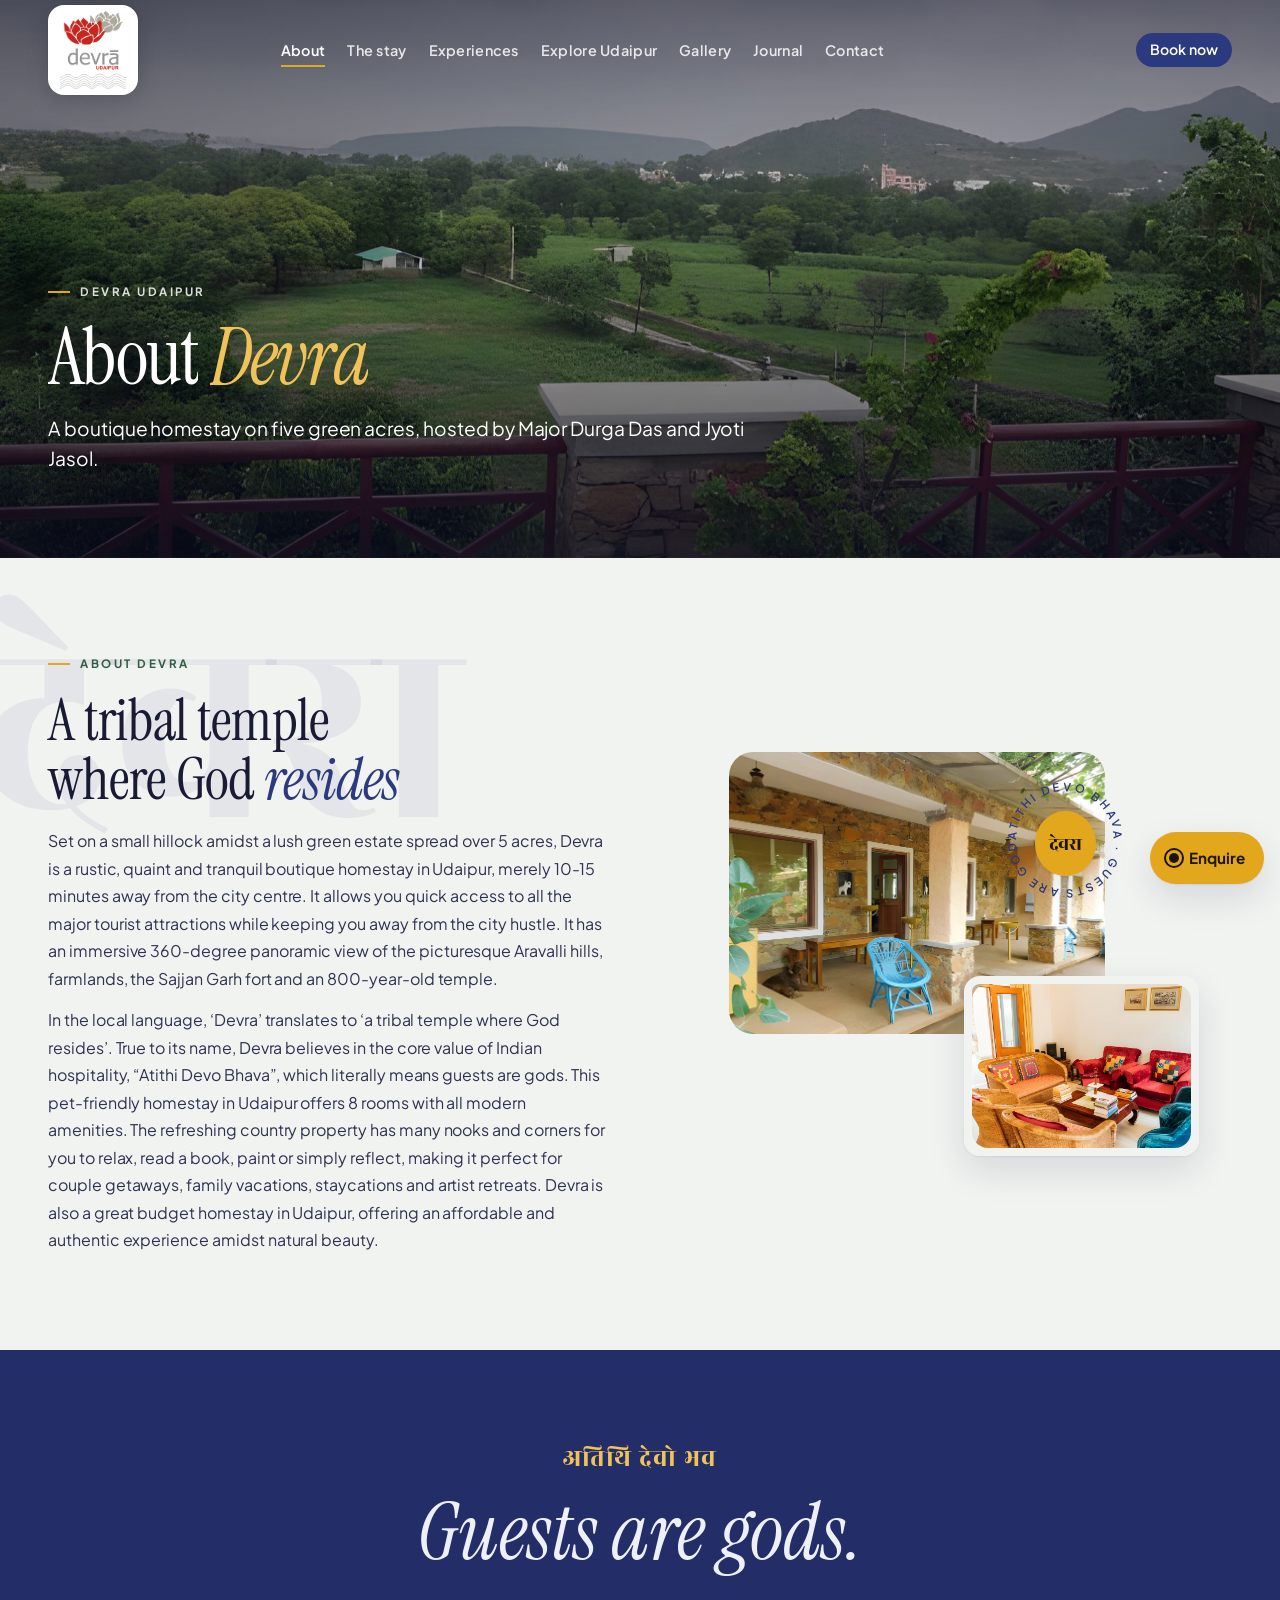
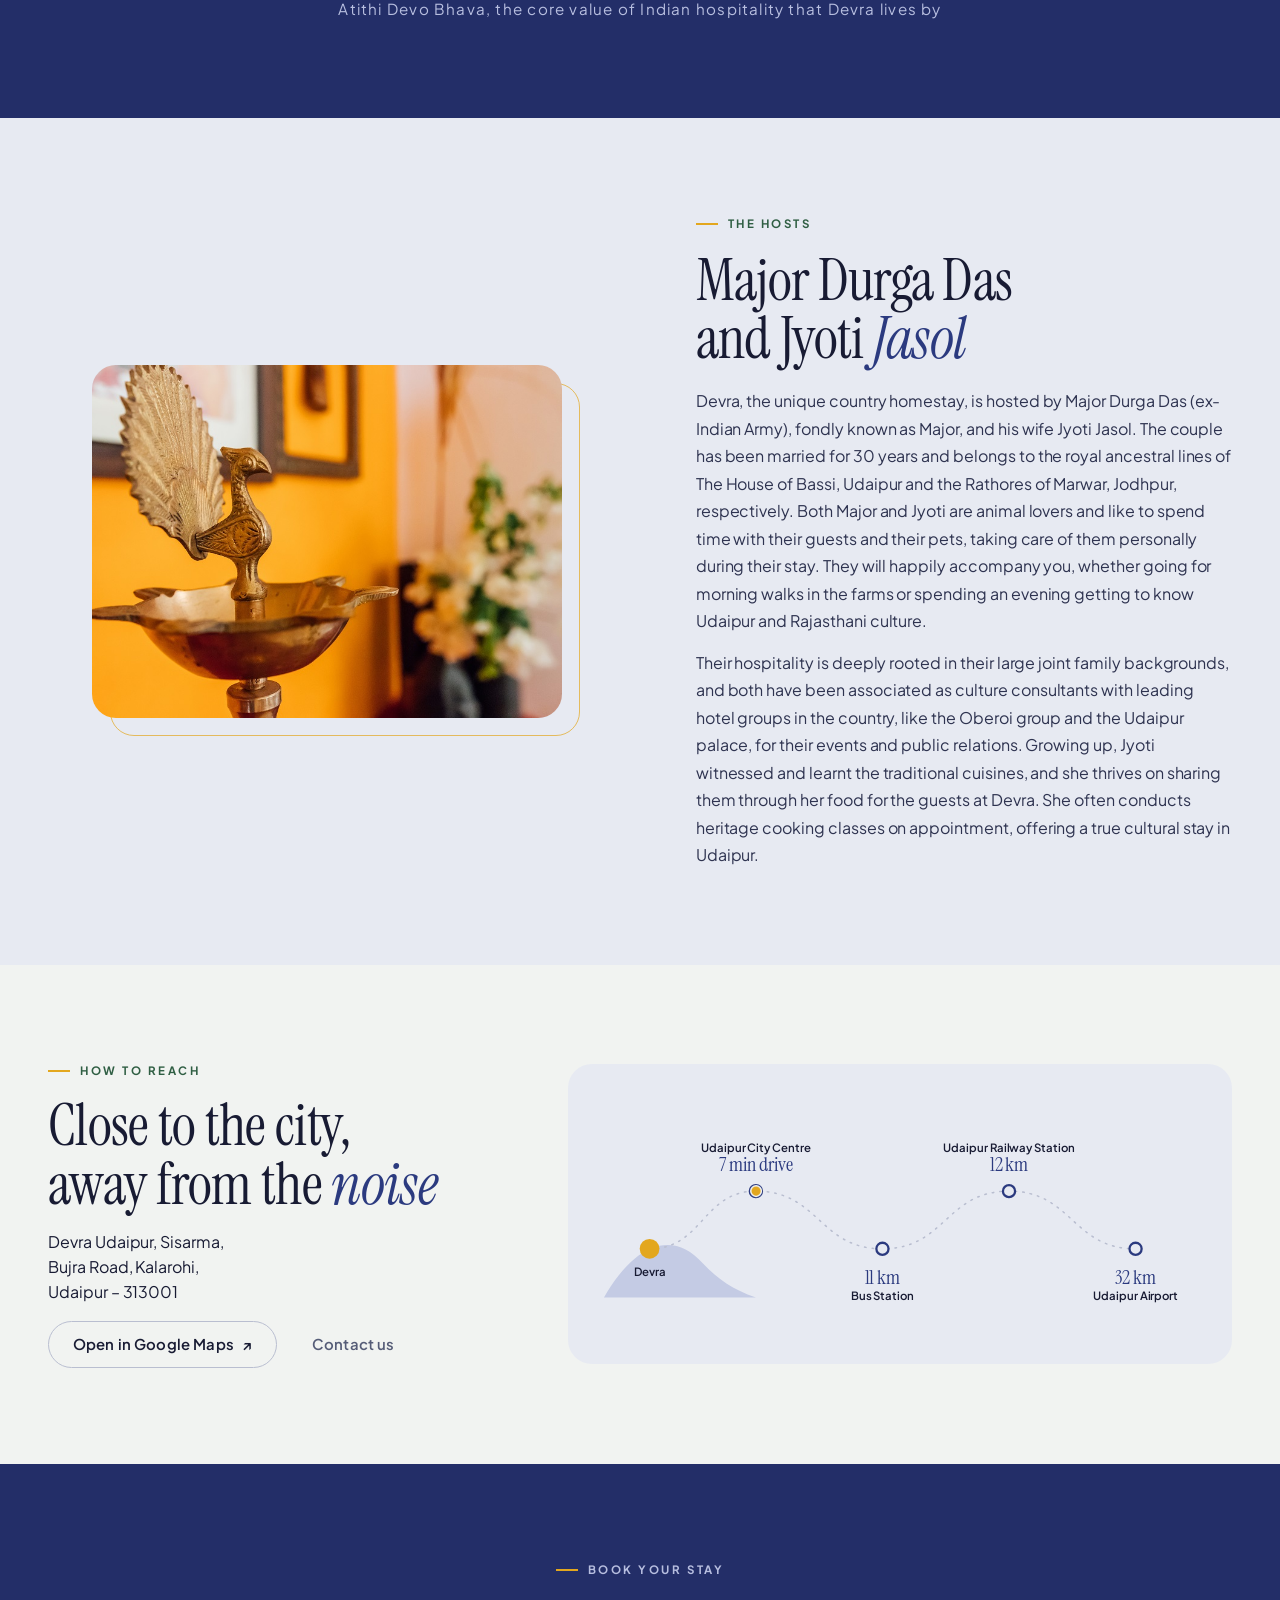
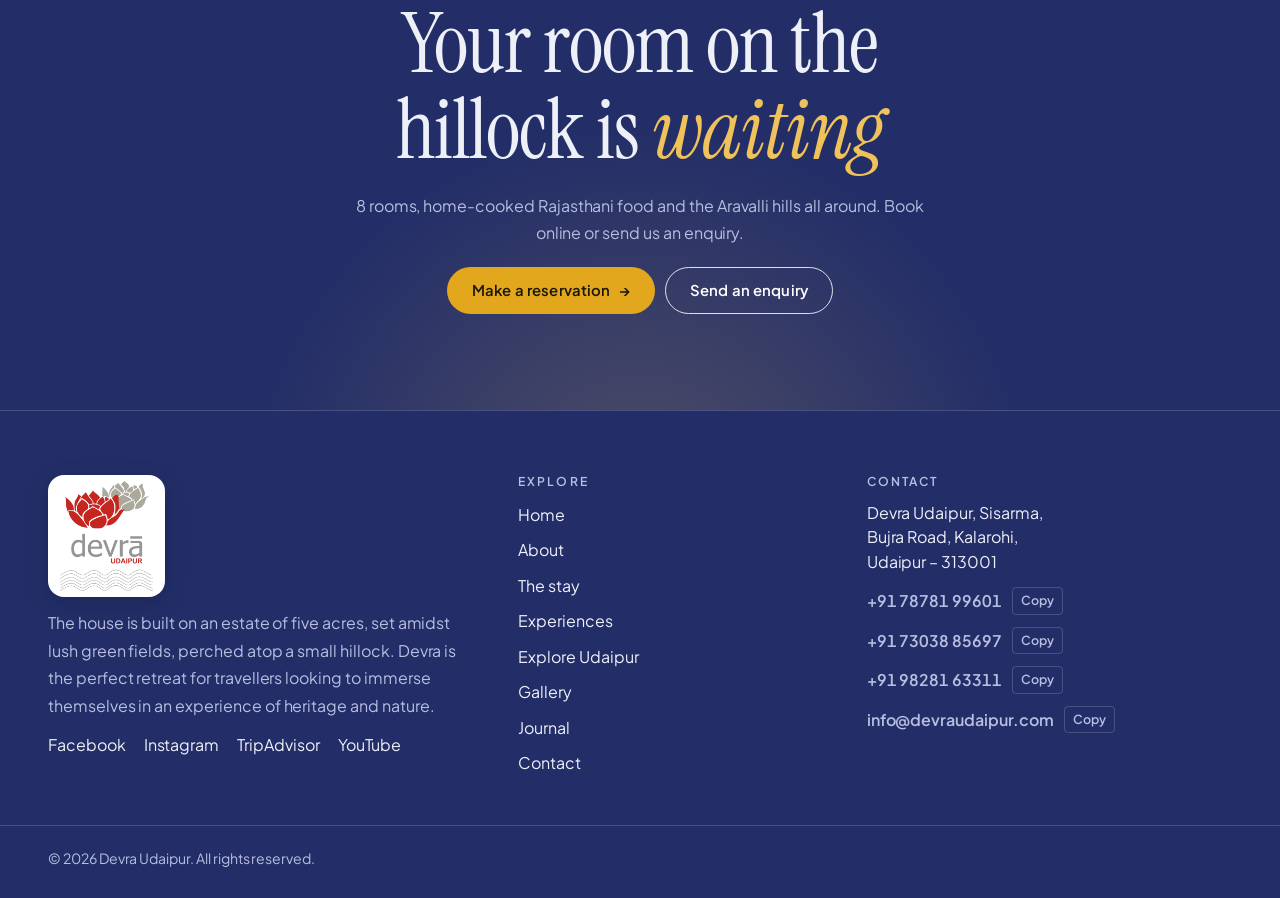
==== about.html @ f89c6b89 "Devra Udaipur website: multi-page redesign 9 pages, content in content.json, AI-sharpened photos, mo" ====
<!doctype html>
<html lang="en">
<head>
<meta charset="utf-8">
<meta name="viewport" content="width=device-width,initial-scale=1,viewport-fit=cover">
<title>About Devra · Devra Udaipur</title>
<meta name="description" content="A boutique homestay on five green acres near Udaipur, hosted by Major Durga Das and Jyoti Jasol.">
<link rel="icon" type="image/png" href="images/m-logo.png">
<link rel="preconnect" href="https://fonts.googleapis.com">
<link rel="preconnect" href="https://fonts.gstatic.com" crossorigin>
<link rel="stylesheet" href="https://fonts.googleapis.com/css2?family=Instrument+Serif:ital@0;1&family=Plus+Jakarta+Sans:wght@400;500;600;700&family=Rozha+One&display=swap">
<style>:root{color-scheme:light;padding-top:env(safe-area-inset-top,0px);padding-bottom:env(safe-area-inset-bottom,0px)}body{margin:0;font:14px/1.4 system-ui,sans-serif}img{max-width:100%}[hidden]{display:none!important}</style>
<link rel="stylesheet" href="site.css">
</head>
<body>
<div class="curtain" id="curtain" aria-hidden="true"><div class="curtain-mark">Devra<small>Udaipur</small><span class="curtain-line"></span></div></div>
<div id="app" data-page="about"></div>
<noscript><p style="padding:24px">Please enable JavaScript to view this page.</p></noscript>
<script src="site.js"></script>
</body>
</html>
---- site.css ----
/* Layout: a walk from the hillock to the city. Cinematic photo heroes with an animated Aravalli ridge when no photo exists, lime-washed bands, every editorial photo framed as a jharokha arch. */
:root{
  --bg:#F1F3F1; --surface:#FFFFFF; --surface-2:#E7EAF2; --ink:#181B33; --ink-2:#2E3350; --muted:#555C77;
  --line:#DADDE7; --ink-line:#B9BED0; --head-bg:rgb(241 243 241 / .9);
  --indigo:#2B3A7F; --indigo-deep:#1F2C66; --indigo-ink:#FFFFFF; --indigo-soft:#E1E5F4;
  --leaf:#2F5E43; --leaf-soft:#DCEADF; --haldi:#8F6200; --haldi-fill:#E3A71E; --haldi-soft:#F6EBCC; --on-haldi:#1C1606;
  --danger:#A3261D; --danger-soft:#F8E2DF; --on-danger:#FFFFFF;
  --sky-top:#CFD6EF; --sky-bot:#F3F1EA; --ridge-1:#C5CCE7; --ridge-2:#99A4D2; --ridge-3:#5E6CA8; --ridge-4:#232E68; --sun:#E9A41C;
  --bird:#2A3170; --mist:rgba(255,255,255,0.42); --stars:0;
  --band-ink:#EEF0F7; --band-muted:#B7BEDF; --band-line:rgb(238 240 247 / .18); --band-accent:#F0C25A;
  --ph-1:#E3E7F4; --ph-2:#BCC5E6; --phl-1:#DCE9E0; --phl-2:#AFCDB8; --phh-1:#F5EBD1; --phh-2:#E2C88A;
  --on-photo:#FFFFFF; --on-photo-2:rgb(255 255 255 / .84); --shade-1:rgb(9 11 30 / .58); --shade-2:rgb(9 11 30 / .12); --shade-3:rgb(9 11 30 / .78);
  --glass:rgb(255 255 255 / .74); --glass-line:rgb(255 255 255 / .7); --wm:rgb(43 58 127 / .07);
  --overlay:rgb(10 12 30 / .94); --overlay-ink:#F1F3F8; --scrim:rgb(10 12 30 / .55);
  --shadow:0 1px 2px rgb(20 24 60 / .06), 0 14px 36px rgb(20 24 60 / .12);
  --display:"Instrument Serif", "Cormorant Garamond", Georgia, "Times New Roman", serif;
  --body:"Plus Jakarta Sans", "Segoe UI", system-ui, -apple-system, sans-serif;
  --deva:"Rozha One", "Noto Serif Devanagari", serif;
  --logo-plate:#FFFFFF;
  --step-0:1rem; --step-1:1.22rem; --step-2:clamp(1.8rem, 2.6vw, 2.2rem); --step-3:clamp(2.35rem, 4.6vw, 3.6rem); --step-4:clamp(3rem, 7vw, 5.6rem);
  --maxw:1220px; --gut:clamp(16px, 4vw, 48px); --head-h:100px; --r-sm:10px; --r-md:16px; --r-lg:24px;
  --ease:cubic-bezier(.2,.7,.1,1);
}
@media (prefers-color-scheme: dark){
  :root:not([data-theme="light"]){
    --bg:#0E1125; --surface:#161A35; --surface-2:#1C2144; --ink:#ECEEF7; --ink-2:#D3D7E8; --muted:#A1A7C4;
    --line:#272D52; --ink-line:#3A4170; --head-bg:rgb(14 17 37 / .88);
    --indigo:#A4B1F3; --indigo-deep:#C2CBF7; --indigo-ink:#121633; --indigo-soft:#232A58;
    --leaf:#8CC7A2; --leaf-soft:#18302A; --haldi:#EDBB4D; --haldi-fill:#E8AE35; --haldi-soft:#352B17; --on-haldi:#1C1606;
    --danger:#F2958B; --danger-soft:#3B1E1C; --on-danger:#1E0D0B;
    --sky-top:#060918; --sky-bot:#1C2252; --ridge-1:#2D3571; --ridge-2:#242B60; --ridge-3:#1B214E; --ridge-4:#141834; --sun:#EDB84A;
    --bird:#C9D0F2; --mist:rgba(150,160,230,0.08); --stars:1;
    --band-ink:#ECEEF7; --band-muted:#9CA4CB; --band-line:rgb(236 238 247 / .14); --band-accent:#EDBB4D;
    --ph-1:#1B2045; --ph-2:#2C3470; --phl-1:#16271F; --phl-2:#25463A; --phh-1:#2A2416; --phh-2:#4A3D1F;
    --glass:rgb(22 26 53 / .74); --glass-line:rgb(255 255 255 / .09); --wm:rgb(164 177 243 / .06);
    --overlay:rgb(4 5 14 / .95); --scrim:rgb(0 0 0 / .6);
    --shadow:0 1px 2px rgb(0 0 0 / .3), 0 14px 36px rgb(0 0 0 / .4);
    color-scheme:dark;
  }
}
:root[data-theme="dark"]{
  --bg:#0E1125; --surface:#161A35; --surface-2:#1C2144; --ink:#ECEEF7; --ink-2:#D3D7E8; --muted:#A1A7C4;
  --line:#272D52; --ink-line:#3A4170; --head-bg:rgb(14 17 37 / .88);
  --indigo:#A4B1F3; --indigo-deep:#C2CBF7; --indigo-ink:#121633; --indigo-soft:#232A58;
  --leaf:#8CC7A2; --leaf-soft:#18302A; --haldi:#EDBB4D; --haldi-fill:#E8AE35; --haldi-soft:#352B17; --on-haldi:#1C1606;
  --danger:#F2958B; --danger-soft:#3B1E1C; --on-danger:#1E0D0B;
  --sky-top:#060918; --sky-bot:#1C2252; --ridge-1:#2D3571; --ridge-2:#242B60; --ridge-3:#1B214E; --ridge-4:#141834; --sun:#EDB84A;
  --bird:#C9D0F2; --mist:rgba(150,160,230,0.08); --stars:1;
  --band-ink:#ECEEF7; --band-muted:#9CA4CB; --band-line:rgb(236 238 247 / .14); --band-accent:#EDBB4D;
  --ph-1:#1B2045; --ph-2:#2C3470; --phl-1:#16271F; --phl-2:#25463A; --phh-1:#2A2416; --phh-2:#4A3D1F;
  --glass:rgb(22 26 53 / .74); --glass-line:rgb(255 255 255 / .09); --wm:rgb(164 177 243 / .06);
  --overlay:rgb(4 5 14 / .95); --scrim:rgb(0 0 0 / .6);
  --shadow:0 1px 2px rgb(0 0 0 / .3), 0 14px 36px rgb(0 0 0 / .4);
  color-scheme:dark;
}

*,*::before,*::after{box-sizing:border-box}
html{-webkit-text-size-adjust:100%}
body{background:var(--bg);color:var(--ink);font-family:var(--body);font-size:var(--step-0);line-height:1.72;letter-spacing:-.003em;-webkit-font-smoothing:antialiased;overflow-x:hidden;margin:0}
body::before{content:"";position:fixed;inset:0 0 auto;height:env(safe-area-inset-top,0px);z-index:60;background:var(--bg)}
h1,h2,h3{font-family:var(--display);font-weight:400;line-height:1.02;margin:0;text-wrap:balance;color:inherit;letter-spacing:-.012em}
h1{font-size:var(--step-4)} h2{font-size:var(--step-3)} h3{font-size:clamp(1.45rem, 2vw, 1.7rem);line-height:1.12;letter-spacing:-.005em}
.deva{font-family:var(--deva)}
.accent > span{font-style:italic}
.hero--photo .accent > span,.book-band .accent > span{color:var(--band-accent)}
.hero--art .accent > span{color:var(--indigo)}
p{margin:0}
a{color:inherit}
img{display:block;max-width:100%}
button{font:inherit;color:inherit}
:focus-visible{outline:2px solid var(--indigo);outline-offset:2px}
.sr{position:absolute!important;width:1px;height:1px;padding:0;margin:-1px;overflow:hidden;clip:rect(0 0 0 0);white-space:nowrap;border:0}
.muted{color:var(--muted)} .sm{font-size:.88rem}
.num{font-variant-numeric:tabular-nums}
.wrap{max-width:calc(var(--maxw) + 2 * var(--gut));margin-inline:auto;padding-left:max(var(--gut), env(safe-area-inset-left,0px));padding-right:max(var(--gut), env(safe-area-inset-right,0px))}

/* Loader curtain for inner pages */
.curtain{position:fixed;inset:0;z-index:200;background:var(--ridge-4);display:grid;place-items:center;transition:opacity .5s ease, visibility .5s;animation:curtain-safety .4s ease 5s forwards}
@keyframes curtain-safety{to{opacity:0;visibility:hidden}}
.curtain.gone{opacity:0;visibility:hidden}
.curtain-mark{font-family:var(--display);font-style:italic;font-size:clamp(2.8rem, 9vw, 4.6rem);color:var(--band-accent);display:flex;flex-direction:column;align-items:center;gap:6px}
.curtain-mark small{font-family:var(--body);font-size:.72rem;letter-spacing:.3em;text-transform:uppercase;color:var(--band-muted)}
.curtain-line{width:120px;height:2px;background:var(--band-line);overflow:hidden;position:relative}
.curtain-line::after{content:"";position:absolute;inset:0;width:40%;background:var(--band-accent);animation:load 1.1s ease-in-out infinite}
@keyframes load{from{transform:translateX(-100%)}to{transform:translateX(260%)}}

/* Header */
.site-head{position:sticky;top:env(safe-area-inset-top,0px);z-index:50;background:var(--head-bg);-webkit-backdrop-filter:saturate(1.3) blur(12px);backdrop-filter:saturate(1.3) blur(12px);border-bottom:1px solid var(--line);transition:background-color .35s ease, border-color .35s ease, color .35s ease}
.head-row{display:flex;align-items:center;gap:20px;min-height:var(--head-h)}
.brand{display:flex;align-items:center;gap:10px;text-decoration:none;flex:none}
.logo-plate{display:inline-flex;align-items:center;justify-content:center;background:var(--logo-plate);border-radius:12px;padding:5px 9px;box-shadow:0 2px 10px rgb(10 12 30 / .14)}
.brand-logo{height:62px;width:auto;object-fit:contain;display:block}
.brand-text{display:flex;align-items:baseline;gap:8px}
.brand-word{font-family:var(--display);font-size:2.1rem;line-height:1;color:var(--indigo)}
.brand-place{font-size:.7rem;letter-spacing:.2em;text-transform:uppercase;font-weight:600;color:var(--muted)}
.site-nav{display:flex;gap:2px;margin-inline:auto;flex-wrap:wrap;justify-content:center}
.site-nav a{position:relative;padding:8px 10px;text-decoration:none;font-weight:500;color:var(--muted);font-size:.92rem;letter-spacing:.01em}
.site-nav a::after{content:"";position:absolute;left:10px;right:10px;bottom:3px;height:2px;background:var(--haldi-fill);transform:scaleX(0);transform-origin:left;transition:transform .35s var(--ease)}
.site-nav a:hover{color:var(--ink)}
.site-nav a:hover::after,.site-nav a[aria-current="page"]::after{transform:scaleX(1)}
.site-nav a[aria-current="page"]{color:var(--ink)}
.head-actions{display:flex;gap:8px;align-items:center;margin-left:auto;flex:none}
.menu-btn{display:none;align-items:center;gap:6px;background:none;border:1px solid var(--ink-line);border-radius:4px;padding:.45rem .75rem;font-weight:600;cursor:pointer;font-size:.9rem}
.site-head.is-over{background:transparent;border-bottom-color:transparent;-webkit-backdrop-filter:none;backdrop-filter:none}
.site-head.is-over.tone-photo{color:var(--on-photo)}
.site-head.is-over.tone-photo .brand-word,.site-head.is-over.tone-photo .site-nav a[aria-current="page"],.site-head.is-over.tone-photo .site-nav a:hover{color:var(--on-photo)}
.site-head.is-over.tone-photo .brand-place,.site-head.is-over.tone-photo .site-nav a{color:var(--on-photo-2)}
.site-head.is-over.tone-photo .menu-btn{border-color:var(--on-photo-2)}
@media (max-width:1060px){
  .site-nav{display:none;position:absolute;left:0;right:0;top:100%;flex-direction:column;align-items:stretch;background:var(--bg);border-bottom:1px solid var(--line);padding:8px max(var(--gut), env(safe-area-inset-right,0px)) 16px max(var(--gut), env(safe-area-inset-left,0px));box-shadow:var(--shadow)}
  .site-nav.open{display:flex}
  .site-head .site-nav a{padding:13px 8px;font-size:1.08rem;border-bottom:1px solid var(--line);color:var(--ink)}
  .site-nav a::after{display:none}
  .site-head .site-nav a[aria-current="page"]{color:var(--indigo)}
  .menu-btn{display:inline-flex}
  .site-head.menu-open{background:var(--bg);color:var(--ink)}
}
@media (max-width:440px){ .head-actions .btn--primary{padding:.5rem .7rem} .brand-place{display:none} .brand-logo{height:50px} }

/* Buttons */
.btn{position:relative;display:inline-flex;align-items:center;justify-content:center;gap:8px;font:600 .93rem/1.1 var(--body);letter-spacing:.01em;padding:.9rem 1.5rem;border-radius:999px;border:1px solid transparent;text-decoration:none;cursor:pointer;transition:background-color .2s,color .2s,border-color .2s,transform .2s var(--ease);white-space:nowrap;overflow:hidden}
.btn:active{transform:translateY(1px)}
.btn--primary{background:var(--indigo);color:var(--indigo-ink)}
.btn--primary:hover{background:var(--indigo-deep)}
.btn--haldi{background:var(--haldi-fill);color:var(--on-haldi)}
.btn--haldi:hover{filter:brightness(1.06)}
.btn--ghost{background:transparent;color:inherit;border-color:var(--ink-line)}
.btn--ghost:hover{border-color:currentColor}
.btn--light{background:transparent;color:var(--on-photo);border-color:var(--on-photo-2)}
.btn--light:hover{background:rgb(255 255 255 / .12)}
.btn--quiet{background:transparent;color:var(--muted);border-color:transparent}
.btn--quiet:hover{color:var(--ink);background:var(--surface-2)}
.btn--danger{background:var(--danger-soft);color:var(--danger)}
.btn.danger{color:var(--danger)}
.btn.is-armed{background:var(--danger);color:var(--on-danger);border-color:var(--danger)}
.btn--sm{padding:.5rem .8rem;font-size:.88rem}
.btn[disabled]{opacity:.4;cursor:not-allowed}
.btn .arrow{display:inline-block;transition:transform .3s var(--ease)}
.btn:hover .arrow,.text-link:hover .arrow{transform:translateX(4px)}
.btn-row{display:flex;flex-wrap:wrap;gap:10px;align-items:center}
.text-link{font-weight:600;color:var(--indigo);text-decoration:none;border-bottom:1px solid currentColor;align-self:flex-start;padding-bottom:1px;display:inline-flex;gap:6px}
.text-link:hover{color:var(--ink)}
.link-btn{background:none;border:0;padding:0;color:var(--indigo);font-weight:600;cursor:pointer;text-align:left}
.link-btn:hover{text-decoration:underline}

.eyebrow{font-size:.72rem;font-weight:700;letter-spacing:.22em;text-transform:uppercase;color:var(--leaf);display:flex;align-items:center;gap:10px}
.eyebrow::before{content:"";width:22px;height:2px;background:var(--haldi-fill);flex:none}
.prose{display:flex;flex-direction:column;gap:14px;max-width:62ch;color:var(--ink-2)}
.lead{font-size:var(--step-1);line-height:1.5;max-width:40rem}

/* Hero (home + page heroes) */
.hero{position:relative;overflow:hidden;isolation:isolate;margin-top:calc(-1 * (var(--head-h) + 1px));display:flex;flex-direction:column;justify-content:flex-end;background:var(--sky-top);color:var(--ink)}
.hero--home{min-height:clamp(640px, 94svh, 960px)}
.hero--page{min-height:clamp(420px, 62svh, 620px)}
.hero--photo{color:var(--on-photo);background:var(--ridge-4)}
.hero-art{position:absolute;inset:0;width:100%;height:100%;z-index:-2;display:block}
.hero-slides{position:absolute;inset:0;z-index:-2}
.slide{position:absolute;inset:0;opacity:0;transition:opacity 1.6s ease}
.slide.is-on{opacity:1}
.slide .pic{position:absolute;inset:0;border-radius:0;aspect-ratio:auto;height:100%}
.slide img{transform:scale(1.08)}
.slide.is-on img{animation:kenburns 10s ease-out both}
@keyframes kenburns{from{transform:scale(1.16) translate3d(1.2%, .8%, 0)}to{transform:scale(1.03) translate3d(0,0,0)}}
.hero-shade{position:absolute;inset:0;z-index:-1;background:linear-gradient(180deg, var(--shade-1) 0%, var(--shade-2) 38%, var(--shade-3) 100%)}
.hero-content{padding-block:calc(var(--head-h) + clamp(40px, 8vw, 110px)) clamp(130px, 15vw, 170px);display:flex;flex-direction:column;gap:18px;max-width:46rem}
.hero--page .hero-content{padding-bottom:clamp(48px, 7vw, 84px);max-width:52rem}
.hero--art .hero-content{padding-bottom:clamp(250px, 32vw, 380px)}
.hero--art.hero--page .hero-content{padding-bottom:clamp(170px, 22vw, 240px)}
.hero h1{font-size:clamp(3.2rem, 8.6vw, 7.4rem);line-height:.94;letter-spacing:-.022em;max-width:12ch}
.hero--page h1{font-size:clamp(3rem, 7vw, 5.8rem);max-width:15ch}
.hero .eyebrow{color:inherit}
.hero--photo .eyebrow{color:var(--on-photo-2)}
.hero-sub{font-size:clamp(1.05rem, 1.5vw, 1.25rem);max-width:32rem;opacity:.92;line-height:1.6}
.hero .btn-row{margin-top:10px}
.hero--photo .btn--ghost{color:var(--on-photo);border-color:var(--on-photo-2)}
.hero-foot{position:absolute;right:max(var(--gut), env(safe-area-inset-right,0px));bottom:clamp(120px, 13vw, 150px);display:flex;flex-direction:column;align-items:flex-end;gap:10px;z-index:2}
.slide-cap{font-size:.86rem;letter-spacing:.06em;color:var(--on-photo-2);text-align:right;max-width:18rem;min-height:1.4em}
.dots{display:flex;gap:8px}
.dot{width:38px;height:22px;background:none;border:0;padding:0;cursor:pointer;display:flex;align-items:center}
.dot span{display:block;width:100%;height:2px;background:rgb(255 255 255 / .35);position:relative;overflow:hidden}
.dot span::after{content:"";position:absolute;inset:0;background:var(--on-photo);transform:scaleX(0);transform-origin:left}
.dot.is-on span::after{animation:dotfill var(--slide-ms, 6500ms) linear forwards}
.dot.is-done span::after{transform:scaleX(1)}
@keyframes dotfill{to{transform:scaleX(1)}}
.scroll-cue{position:absolute;left:50%;bottom:clamp(108px, 12vw, 136px);width:1px;height:46px;background:currentColor;opacity:.25;overflow:hidden;z-index:2}
.scroll-cue::after{content:"";position:absolute;left:0;top:-40%;width:100%;height:40%;background:currentColor;animation:cue 2.2s var(--ease) infinite}
@keyframes cue{to{top:100%}}
@media (max-width:760px){ .hero-foot{display:none} .scroll-cue{display:none} }

/* word-by-word title rise */
.rise .w{display:inline-block;overflow:hidden;vertical-align:top;padding-bottom:.08em;margin-bottom:-.08em}
.rise .w > span{display:inline-block;animation:rise .95s var(--ease) both;animation-delay:calc(var(--i) * 70ms + 120ms)}
@keyframes rise{from{transform:translateY(108%)}to{transform:none}}
.fade-in{animation:fadein .9s ease both;animation-delay:.45s}
@keyframes fadein{from{opacity:0;transform:translateY(10px)}to{opacity:1;transform:none}}

/* Facts glass band */
.facts-wrap{position:relative;z-index:3;margin-top:calc(-1 * clamp(84px, 9vw, 104px))}
.facts{list-style:none;margin:0;padding:22px clamp(16px, 3vw, 32px);display:grid;grid-template-columns:repeat(4,minmax(0,1fr));gap:20px;background:var(--glass);border:1px solid var(--glass-line);border-radius:14px;box-shadow:var(--shadow);-webkit-backdrop-filter:blur(16px) saturate(1.2);backdrop-filter:blur(16px) saturate(1.2)}
.facts li{display:flex;flex-direction:column;gap:2px;min-width:0;padding-left:16px;border-left:2px solid var(--haldi-fill)}
.fact-v{font-family:var(--display);font-size:clamp(2rem, 3.6vw, 2.8rem);color:var(--indigo);line-height:1;letter-spacing:-.02em}
.fact-l{color:var(--muted);font-size:.93rem;line-height:1.35}
@media (max-width:760px){ .facts{grid-template-columns:repeat(2,minmax(0,1fr));row-gap:18px} }

/* Bands */
.band{position:relative;padding-block:clamp(64px, 9vw, 128px)}
.band--soft{background:var(--surface-2)}
.band--ink{background:var(--ridge-4);color:var(--band-ink)}
.band--ink .eyebrow{color:var(--band-muted)}
.band--ink .prose{color:var(--band-muted)}
.band--tight{padding-block:clamp(36px, 5vw, 64px)}
.sec-head{display:flex;justify-content:space-between;align-items:flex-end;gap:20px;flex-wrap:wrap;margin-bottom:clamp(30px, 4vw, 52px)}
.sec-head > div{display:flex;flex-direction:column;gap:12px;max-width:42rem}
.sec-head--center{justify-content:center;text-align:center}
.sec-head--center > div{align-items:center}
.clip{overflow:hidden}

/* Feature */
.feature-grid{position:relative;display:grid;grid-template-columns:minmax(0,1.02fr) minmax(0,.98fr);gap:clamp(36px, 7vw, 104px);align-items:center}
.feature--flip .feature-copy{order:2}
.feature-copy{position:relative;z-index:1;display:flex;flex-direction:column;gap:18px;min-width:0}
.feature-media{justify-self:center;width:100%;max-width:470px;position:relative}
@media (max-width:860px){
  .feature-grid{grid-template-columns:1fr}
  .feature--flip .feature-copy{order:0}
  .feature-media{max-width:380px;justify-self:start}
}
.watermark{position:absolute;top:clamp(10px, 3vw, 40px);left:-2%;z-index:0;font-family:var(--deva);font-size:clamp(7rem, 22vw, 19rem);line-height:1;color:var(--wm);pointer-events:none;white-space:nowrap;user-select:none}
.collage{position:relative;width:100%;aspect-ratio:5/6}
.collage .c1{position:absolute;left:0;top:0;width:74%}
.collage .c2{position:absolute;right:0;bottom:0;width:50%;border:8px solid var(--bg);border-radius:10px;box-shadow:var(--shadow)}
.band--soft .collage .c2{border-color:var(--surface-2)}
.collage .c2 .pic{aspect-ratio:4/3}
.badge-spin{position:absolute;left:58%;top:6%;width:clamp(96px, 11vw, 128px);aspect-ratio:1;z-index:2;color:var(--indigo)}
.badge-spin svg{width:100%;height:100%;animation:spin 26s linear infinite;overflow:visible}
.badge-spin .core{position:absolute;inset:26%;border-radius:50%;background:var(--haldi-fill);color:var(--on-haldi);display:grid;place-items:center;font-family:var(--deva);font-size:clamp(1rem, 1.6vw, 1.25rem);box-shadow:var(--shadow)}
.badge-spin text{font-family:var(--body);font-weight:600;font-size:10.5px;letter-spacing:2.6px;text-transform:uppercase;fill:currentColor}
@keyframes spin{to{transform:rotate(360deg)}}
.ticks{list-style:none;margin:0;padding:0;display:grid;grid-template-columns:repeat(2,minmax(0,1fr));gap:9px 24px;max-width:36rem}
.ticks li{position:relative;padding-left:24px;font-size:.98rem;line-height:1.45}
.ticks li::before{content:"";position:absolute;left:0;top:.38em;width:10px;height:10px;border-radius:50%;border:2px solid var(--leaf)}
@media (max-width:520px){ .ticks{grid-template-columns:1fr} }
.chips{display:flex;flex-wrap:wrap;gap:8px;list-style:none;margin:0;padding:0}
.chips li{padding:6px 14px;border-radius:999px;background:var(--leaf-soft);color:var(--leaf);font-weight:500;font-size:.9rem}

/* Photos */
.pic{display:block;position:relative;overflow:hidden;background:var(--surface-2);border-radius:6px;aspect-ratio:4/3;max-width:100%;width:100%}
.pic img{width:100%;height:100%;object-fit:cover;display:block;transition:transform .9s var(--ease)}
.pic--arch{border-radius:9999px 9999px 6px 6px;aspect-ratio:4/5}
.ph{background-color:var(--ph-1);background-image:radial-gradient(circle at center, var(--ph-2) 0 2.4px, transparent 2.9px),radial-gradient(circle at center, transparent 0 6px, var(--ph-2) 6.4px 7.6px, transparent 8px);background-size:30px 30px,30px 30px;background-position:0 0,15px 15px}
.ph--leaf{--ph-1:var(--phl-1);--ph-2:var(--phl-2)}
.ph--haldi{--ph-1:var(--phh-1);--ph-2:var(--phh-2)}
.ph-label{position:absolute;left:12px;right:12px;bottom:12px;font-size:.72rem;font-weight:600;letter-spacing:.08em;text-transform:uppercase;color:var(--ink-2);line-height:1.3}
.ph-label span{background:var(--ph-1);padding:2px 6px;border-radius:3px;box-decoration-break:clone;-webkit-box-decoration-break:clone}
.pic--arch .ph-label{text-align:center;bottom:16px}
.zoom:hover .pic img,.zoom:focus-visible .pic img{transform:scale(1.06)}

/* Marquee */
.marquee{background:var(--ridge-4);color:var(--band-accent);overflow:hidden;border-block:1px solid var(--band-line)}
.marquee-track{display:flex;align-items:center;gap:40px;width:max-content;padding-block:22px;animation:marq 48s linear infinite}
.marquee:hover .marquee-track{animation-play-state:paused}
.marquee span{font-family:var(--display);font-style:italic;font-size:clamp(1.7rem, 3vw, 2.5rem);white-space:nowrap;line-height:1}
.marquee i{width:9px;height:9px;background:var(--band-muted);transform:rotate(45deg);flex:none}
@keyframes marq{to{transform:translateX(-50%)}}

/* Tall arch cards */
.cards3{display:grid;grid-template-columns:repeat(3,minmax(0,1fr));gap:clamp(18px, 3vw, 32px)}
.tall{position:relative;display:block;text-decoration:none;color:var(--on-photo);border-radius:9999px 9999px 10px 10px;overflow:hidden;aspect-ratio:3/4.3;isolation:isolate}
.tall .pic{position:absolute;inset:0;border-radius:0;aspect-ratio:auto;height:100%;z-index:-2}
.tall::after{content:"";position:absolute;inset:0;z-index:-1;background:linear-gradient(180deg, transparent 35%, var(--shade-3) 100%);transition:opacity .5s}
.tall-body{position:absolute;left:0;right:0;bottom:0;padding:clamp(18px, 2.4vw, 28px);display:flex;flex-direction:column;gap:8px}
.tall-body .eyebrow{color:var(--on-photo-2)}
.tall-body h3{font-size:clamp(1.7rem, 2.6vw, 2.3rem)}
.tall-body p{font-size:.97rem;color:var(--on-photo-2);max-height:0;opacity:0;overflow:hidden;transition:max-height .6s var(--ease), opacity .5s}
.tall:hover .tall-body p,.tall:focus-visible .tall-body p{max-height:12em;opacity:1}
.tall .more{font-weight:600;font-size:.92rem;display:inline-flex;gap:6px}
.tall:hover .pic img{transform:scale(1.07)}
.tall .ph-label{display:none}
@media (hover:none){ .tall-body p{max-height:12em;opacity:1} }
@media (max-width:900px){ .cards3{grid-template-columns:1fr;max-width:460px} .tall{aspect-ratio:4/4.6} }

/* Photo band */
.photo-band{position:relative;overflow:hidden;isolation:isolate;min-height:clamp(440px, 58vw, 660px);display:flex;align-items:center;color:var(--on-photo);background:var(--ridge-4)}
.photo-band .pic{position:absolute;inset:-12% 0;height:124%;border-radius:0;aspect-ratio:auto;z-index:-2}
.photo-band .ph-label{display:none}
.photo-band::after{content:"";position:absolute;inset:0;z-index:-1;background:linear-gradient(90deg, var(--shade-3) 0%, var(--shade-1) 45%, transparent 85%)}
.photo-band .wrap{width:100%}
.photo-band-copy{max-width:34rem;display:flex;flex-direction:column;gap:18px;padding-block:72px}
.photo-band .eyebrow{color:var(--on-photo-2)}
.photo-band p{color:var(--on-photo-2);font-size:1.08rem}

/* Quote band */
.quote-band{text-align:center}
.quote-band blockquote{margin:0 auto;max-width:22ch;font-family:var(--display);font-style:italic;font-size:clamp(2.6rem, 6.4vw, 5rem);line-height:1.04}
.quote-band .deva{display:block;font-style:normal;font-family:var(--deva);font-size:clamp(1.2rem, 2.2vw, 1.6rem);color:var(--band-accent);margin-bottom:18px;letter-spacing:.04em}
.quote-band cite{display:block;margin-top:22px;font-style:normal;color:var(--band-muted);font-size:.95rem;letter-spacing:.08em}

/* Experiences rail */
.rail-wrap{position:relative}
.rail{display:grid;grid-auto-flow:column;grid-auto-columns:clamp(250px, 27vw, 330px);gap:clamp(18px, 2.4vw, 28px);overflow-x:auto;scroll-snap-type:x mandatory;scroll-behavior:smooth;padding-bottom:14px;scrollbar-width:thin;scrollbar-color:var(--ink-line) transparent;overscroll-behavior-x:contain}
.rail > *{scroll-snap-align:start}
.rail-btns{display:flex;gap:8px}
.round{width:46px;height:46px;border-radius:50%;border:1px solid var(--ink-line);background:var(--surface);cursor:pointer;display:grid;place-items:center;font-size:1.15rem;transition:background .2s,color .2s,border-color .2s}
.round:hover{background:var(--indigo);color:var(--indigo-ink);border-color:var(--indigo)}
.exp{display:flex;flex-direction:column;gap:10px;min-width:0}
.exp .pic{aspect-ratio:4/5;margin-bottom:8px}
.exp p{color:var(--muted)}
.exp:hover .pic img{transform:scale(1.06)}
.exp-grid{display:grid;grid-template-columns:repeat(auto-fill,minmax(250px,1fr));gap:40px 28px}

/* Places */
.places{display:grid;grid-template-columns:repeat(auto-fill,minmax(270px,1fr));gap:36px 26px}
.place{display:flex;flex-direction:column;gap:10px;min-width:0}
.place .pic{aspect-ratio:3/2;margin-bottom:6px}
.place:hover .pic img{transform:scale(1.06)}
.place-title{display:flex;align-items:baseline;justify-content:space-between;gap:12px}
.dist{font-size:.8rem;font-weight:700;color:var(--indigo);background:var(--indigo-soft);padding:3px 9px;border-radius:4px;white-space:nowrap;font-variant-numeric:tabular-nums}
.place p{color:var(--muted)}

/* Gallery */
.filter-row{display:flex;flex-wrap:wrap;gap:8px;margin-bottom:26px;align-items:center}
.chip-btn{background:none;cursor:pointer;padding:7px 15px;border:1px solid var(--ink-line);border-radius:999px;font-size:.9rem;font-weight:500;color:var(--ink);transition:background .2s,color .2s,border-color .2s}
.chip-btn:hover{border-color:var(--ink)}
.chip-btn.is-on{background:var(--ink);color:var(--bg);border-color:var(--ink)}
.g-item{position:relative;background:none;border:0;padding:0;cursor:zoom-in;display:block;border-radius:8px;overflow:hidden;width:100%;text-align:left}
.g-item .pic{border-radius:8px}
.g-cap{position:absolute;left:0;right:0;bottom:0;padding:28px 14px 12px;color:var(--on-photo);font-size:.88rem;font-weight:500;background:linear-gradient(transparent, var(--shade-3));transform:translateY(100%);transition:transform .45s var(--ease)}
.g-item:hover .g-cap,.g-item:focus-visible .g-cap{transform:none}
.g-item:hover img{transform:scale(1.05)}
.masonry{columns:4 240px;column-gap:14px}
.masonry .g-item{break-inside:avoid;margin-bottom:14px}
.masonry .g-item:nth-child(3n+1) .pic{aspect-ratio:3/4}
.masonry .g-item:nth-child(3n+2) .pic{aspect-ratio:4/3}
.masonry .g-item:nth-child(3n) .pic{aspect-ratio:1/1}
.mosaic{display:grid;grid-template-columns:repeat(4,minmax(0,1fr));grid-auto-rows:clamp(140px, 17vw, 230px);gap:14px}
.mosaic .g-item:first-child{grid-column:span 2;grid-row:span 2}
.mosaic .pic{aspect-ratio:auto;height:100%}
@media (max-width:760px){ .mosaic{grid-template-columns:repeat(2,minmax(0,1fr))} }

/* Reviews */
.cta-row{display:flex;justify-content:space-between;align-items:center;gap:24px;flex-wrap:wrap}
.cta-row > div{display:flex;flex-direction:column;gap:12px;max-width:40rem}
.reviews{display:grid;grid-template-columns:repeat(auto-fit,minmax(280px,1fr));gap:20px}
.review{background:var(--surface);border:1px solid var(--line);border-radius:10px;padding:26px;display:flex;flex-direction:column;gap:14px;margin:0}
.review blockquote{margin:0;font-family:var(--display);font-size:1.5rem;line-height:1.3}
.review figcaption{color:var(--muted);font-size:.92rem}

/* Journal */
.posts{display:grid;grid-template-columns:repeat(3,minmax(0,1fr));gap:40px 28px}
.post-card-link{display:flex;flex-direction:column;gap:12px;text-decoration:none;color:inherit;height:100%}
.post-card .pic{aspect-ratio:3/2;margin-bottom:4px}
.post-card-link:hover h3{color:var(--indigo)}
.post-card-link:hover img{transform:scale(1.05)}
.post-card p:last-child{color:var(--muted)}
.meta{font-size:.82rem;color:var(--muted);letter-spacing:.03em;font-weight:500}
.post-lead{display:grid;grid-template-columns:minmax(0,1.2fr) minmax(0,1fr);gap:clamp(24px, 4vw, 60px);align-items:center;text-decoration:none;color:inherit;margin-bottom:64px}
.post-lead .pic{aspect-ratio:4/3}
.post-lead > div{display:flex;flex-direction:column;gap:14px}
.post-lead h2{font-size:clamp(2.4rem, 4.4vw, 3.6rem)}
.post-lead:hover h2{color:var(--indigo)}
.post-lead:hover img{transform:scale(1.04)}
@media (max-width:900px){ .posts{grid-template-columns:repeat(2,minmax(0,1fr))} .post-lead{grid-template-columns:1fr} }
@media (max-width:600px){ .posts{grid-template-columns:1fr} }
.post{max-width:46rem;margin-inline:auto}
.post-head{display:flex;flex-direction:column;gap:14px;margin-bottom:30px}
.post-head h1{font-size:clamp(2.2rem, 5vw, 3.6rem)}
.byline{font-size:.92rem;color:var(--muted)}
.post-cover{margin:4px 0 40px}
.post-cover .pic{aspect-ratio:16/9}
.post-body{font-size:1.08rem;line-height:1.85;max-width:none;gap:18px}
.post-body h2{font-size:var(--step-2);margin-top:18px}
.post-body h3{margin-top:8px}
.post-body ul{margin:0;padding-left:1.2em;display:flex;flex-direction:column;gap:6px}
.post-body blockquote{margin:8px 0;padding:6px 0 6px 22px;border-left:3px solid var(--haldi-fill);font-family:var(--display);font-style:italic;font-size:1.8rem;line-height:1.4;color:var(--ink)}
.post-body a{color:var(--indigo)}
.post-fig{margin:8px 0}
.post-fig figcaption{font-size:.88rem;color:var(--muted);margin-top:8px}
.post-top{padding-top:clamp(36px, 6vw, 64px)}
.back{margin-bottom:26px}

/* Route motion graphic */
.route-grid{display:grid;grid-template-columns:minmax(0,.8fr) minmax(0,1.2fr);gap:clamp(32px, 6vw, 80px);align-items:center}
.route-grid > div:first-child{display:flex;flex-direction:column;gap:16px}
address{font-style:normal;line-height:1.55}
.route-svg{width:100%;height:auto;display:block;overflow:visible}
.route-svg .r-base{fill:none;stroke:var(--ink-line);stroke-width:2;stroke-dasharray:2 8;stroke-linecap:round}
.route-svg .r-path{fill:none;stroke:var(--indigo);stroke-width:3;stroke-linecap:round}
.route-svg .r-node{fill:var(--bg);stroke:var(--indigo);stroke-width:3}
.route-svg .r-home{fill:var(--haldi-fill)}
.route-svg .r-label{font-family:var(--body);font-size:15px;font-weight:600;fill:var(--ink)}
.route-svg .r-dist{font-family:var(--display);font-size:26px;fill:var(--indigo)}
.route-svg .r-car{fill:var(--haldi-fill);stroke:var(--bg);stroke-width:2}
.route-svg .r-hill{fill:var(--ridge-2);opacity:.45}
.route-svg .r-stop{transform-box:fill-box;transform-origin:center}
.route-v{display:none}
@media (max-width:700px){ .route-grid{grid-template-columns:1fr} .route-h{display:none} .route-v{display:block;max-width:360px} }

/* Book band */
.book-band{position:relative;overflow:hidden;text-align:center}
.book-band .wrap{display:flex;flex-direction:column;align-items:center;gap:20px;position:relative;z-index:1}
.book-band h2{font-size:clamp(2.8rem, 6.6vw, 5.4rem);max-width:15ch}
.book-band p{color:var(--band-muted);max-width:36rem}
.sun-glow{position:absolute;left:50%;top:100%;width:min(900px, 140vw);aspect-ratio:1;border-radius:50%;transform:translate(-50%, -38%);background:radial-gradient(circle, var(--band-accent) 0%, transparent 62%);opacity:.22;animation:breathe 8s ease-in-out infinite;pointer-events:none}
@keyframes breathe{50%{opacity:.32;transform:translate(-50%, -42%) scale(1.04)}}

/* Contact & forms */
.contact-grid{display:grid;grid-template-columns:minmax(0,1.25fr) minmax(0,.75fr);gap:clamp(28px, 5vw, 56px);align-items:start}
.panel{background:var(--surface);border:1px solid var(--line);border-radius:10px;padding:clamp(18px, 3vw, 30px)}
.panel-title{font-family:var(--body);font-size:1.05rem;font-weight:700;letter-spacing:0}
.form{display:flex;flex-direction:column;gap:16px}
.form-2{display:grid;grid-template-columns:repeat(2,minmax(0,1fr));gap:16px}
.field{display:flex;flex-direction:column;gap:6px;min-width:0}
.field > label,.label{font-size:.86rem;font-weight:600;color:var(--ink)}
.input{font:inherit;font-size:.97rem;width:100%;padding:.68rem .82rem;border:1px solid var(--ink-line);border-radius:6px;background:var(--surface);color:var(--ink);min-width:0}
.input:focus{outline:2px solid var(--indigo);outline-offset:-1px;border-color:var(--indigo)}
textarea.input{resize:vertical;line-height:1.55}
.input--lg{font-family:var(--display);font-size:1.5rem;line-height:1.25}
.hint{font-size:.83rem;color:var(--muted);line-height:1.45}
.hint.warn{color:var(--haldi)}
.err{color:var(--danger);font-size:.88rem;font-weight:600}
.contact-list{display:flex;flex-direction:column;gap:20px}
.contact-list h3{font-family:var(--body);font-size:.76rem;font-weight:600;letter-spacing:.16em;text-transform:uppercase;color:var(--muted);margin-bottom:4px}
.copy-row{display:flex;align-items:center;gap:10px;flex-wrap:wrap}
.copy-val{font-weight:600;user-select:all;font-variant-numeric:tabular-nums}
.copy-btn{background:none;border:1px solid var(--ink-line);border-radius:4px;padding:2px 8px;font-size:.78rem;font-weight:600;cursor:pointer;color:inherit}
.copy-btn:hover{border-color:currentColor}
@media (max-width:820px){ .contact-grid{grid-template-columns:1fr} .form-2{grid-template-columns:1fr} }

/* Footer */
.site-foot{background:var(--ridge-4);color:var(--band-ink);padding-block:64px 28px;border-top:1px solid var(--band-line)}
.foot-grid{display:grid;grid-template-columns:1.4fr 1fr 1.2fr;gap:44px}
.foot-grid > div{display:flex;flex-direction:column;gap:12px;min-width:0}
.foot-logo{height:110px;width:auto;object-fit:contain;display:block}
.logo-plate--foot{align-self:flex-start;padding:10px 14px;border-radius:16px}
.foot-brand{font-family:var(--display);font-size:2.6rem;line-height:1;color:var(--band-accent)}
.site-foot p{color:var(--band-muted);max-width:34rem}
.site-foot h3{font-family:var(--body);font-size:.76rem;letter-spacing:.17em;text-transform:uppercase;font-weight:600;color:var(--band-muted)}
.site-foot a{color:var(--band-ink);text-decoration:none}
.site-foot a:hover{text-decoration:underline}
.site-foot ul{list-style:none;margin:0;padding:0;display:flex;flex-direction:column;gap:8px}
.site-foot .socials{flex-direction:row;flex-wrap:wrap;gap:8px 18px}
.site-foot .copy-btn{border-color:var(--band-line)}
.foot-base{display:flex;justify-content:space-between;gap:16px;flex-wrap:wrap;border-top:1px solid var(--band-line);margin-top:48px;padding-top:20px;color:var(--band-muted);font-size:.88rem}
@media (max-width:820px){ .foot-grid{grid-template-columns:1fr} }

.float-cta{position:fixed;right:calc(16px + env(safe-area-inset-right,0px));bottom:calc(16px + env(safe-area-inset-bottom,0px));z-index:40;background:var(--haldi-fill);color:var(--on-haldi);font-weight:700;padding:.8rem 1.2rem;border-radius:999px;text-decoration:none;box-shadow:var(--shadow);font-size:.95rem;display:inline-flex;align-items:center;gap:10px}
.float-cta .pulse{width:10px;height:10px;border-radius:50%;background:var(--on-haldi);position:relative}
.float-cta .pulse::after{content:"";position:absolute;inset:-5px;border-radius:50%;border:2px solid var(--on-haldi);animation:ping 1.8s ease-out infinite}
@keyframes ping{from{transform:scale(.6);opacity:.9}to{transform:scale(1.9);opacity:0}}
.ribbon{background:var(--haldi-soft);border-bottom:1px solid var(--line);position:relative;z-index:49}
.ribbon .wrap{display:flex;align-items:center;justify-content:space-between;gap:12px;flex-wrap:wrap;padding-block:10px;font-size:.95rem}
.empty{padding:28px;border:1px dashed var(--ink-line);border-radius:10px;display:flex;flex-direction:column;gap:10px;align-items:flex-start}
.empty h3{font-family:var(--body);font-weight:700;font-size:1.1rem}

/* Lightbox, modal, toast */
.lightbox{position:fixed;inset:0;z-index:100;background:var(--overlay);display:grid;grid-template-columns:auto minmax(0,1fr) auto;align-items:center;gap:6px;padding:calc(56px + env(safe-area-inset-top,0px)) calc(8px + env(safe-area-inset-right,0px)) calc(20px + env(safe-area-inset-bottom,0px)) calc(8px + env(safe-area-inset-left,0px));animation:fadein .3s ease both}
.lb-fig{margin:0;display:flex;flex-direction:column;gap:12px;align-items:center;min-width:0}
.lb-pic{width:min(100%, 1180px);aspect-ratio:auto;height:min(78vh, 800px);background:transparent}
.lb-pic img{object-fit:contain}
.lb-fig figcaption{color:var(--overlay-ink);text-align:center;font-size:.95rem}
.lb-btn{background:none;border:0;cursor:pointer;color:var(--overlay-ink);font-size:2.2rem;line-height:1;padding:10px 12px;border-radius:6px}
.lb-btn:hover{background:rgb(255 255 255 / .08)}
.lb-close{position:absolute;top:calc(10px + env(safe-area-inset-top,0px));right:calc(10px + env(safe-area-inset-right,0px));font-size:1rem;font-weight:600}
.modal{position:fixed;inset:0;z-index:90;background:var(--scrim);display:grid;place-items:center;padding:calc(16px + env(safe-area-inset-top,0px)) calc(16px + env(safe-area-inset-right,0px)) calc(16px + env(safe-area-inset-bottom,0px)) calc(16px + env(safe-area-inset-left,0px))}
.modal-panel{background:var(--surface);border-radius:12px;width:min(940px, 100%);max-height:100%;overflow:auto;padding:20px;display:flex;flex-direction:column;gap:14px;box-shadow:var(--shadow)}
.modal-head{display:flex;justify-content:space-between;align-items:center;gap:12px}
.modal-head h2{font-size:var(--step-2)}
.pick-grid{display:grid;grid-template-columns:repeat(auto-fill,minmax(140px,1fr));gap:12px}
.pick-item{background:none;border:0;padding:0;cursor:pointer;display:flex;flex-direction:column;gap:6px;font-size:.82rem;color:var(--muted);text-align:left;line-height:1.3}
.pick-item .pic{aspect-ratio:1/1}
.pick-item:hover .pic,.pick-item:focus-visible .pic{outline:3px solid var(--indigo);outline-offset:-3px}
#toast-root{position:fixed;left:50%;transform:translateX(-50%);bottom:calc(88px + env(safe-area-inset-bottom,0px));z-index:120;display:flex;flex-direction:column;gap:8px;width:min(calc(100vw - 32px), 480px);pointer-events:none}
.toast{background:var(--ink);color:var(--bg);padding:12px 16px;border-radius:6px;font-size:.95rem;box-shadow:var(--shadow);transition:opacity .3s,transform .3s;pointer-events:auto}
.toast--error{background:var(--danger);color:var(--on-danger)}
.toast--warn{background:var(--haldi-fill);color:var(--on-haldi)}
.toast.out{opacity:0;transform:translateY(6px)}

/* Scroll-driven motion: content is visible at rest; supporting browsers animate it as it scrolls in */
@media (prefers-reduced-motion: no-preference){
  @supports (animation-timeline: view()){
    [data-reveal]{animation:reveal linear both;animation-timeline:view();animation-range:entry 0% cover 28%}
    [data-reveal="left"]{animation-name:reveal-left}
    [data-reveal="right"]{animation-name:reveal-right}
    [data-reveal="scale"]{animation-name:reveal-scale}
    .stagger > *{animation:reveal linear both;animation-timeline:view();animation-range:entry 0% cover 24%}
    .parallax img,.parallax.ph{animation:parallax linear both;animation-timeline:view();animation-range:cover}
    .photo-band .pic img{animation:parallax-big linear both;animation-timeline:view();animation-range:cover}
    .watermark{animation:drift linear both;animation-timeline:view();animation-range:cover}
    .route-svg .r-path{stroke-dasharray:1;animation:draw linear both;animation-timeline:view();animation-range:entry 20% cover 55%}
    .route-svg .r-stop{animation:pop linear both;animation-timeline:view();animation-range:entry 30% cover 55%}
  }
}
@keyframes reveal{from{opacity:0;transform:translateY(56px)}to{opacity:1;transform:none}}
@keyframes reveal-left{from{opacity:0;transform:translateX(-56px)}to{opacity:1;transform:none}}
@keyframes reveal-right{from{opacity:0;transform:translateX(56px)}to{opacity:1;transform:none}}
@keyframes reveal-scale{from{opacity:0;transform:scale(.9)}to{opacity:1;transform:none}}
@keyframes parallax{from{transform:translateY(-7%) scale(1.16)}to{transform:translateY(7%) scale(1.16)}}
@keyframes parallax-big{from{transform:translateY(-6%)}to{transform:translateY(6%)}}
@keyframes drift{from{transform:translateX(6%)}to{transform:translateX(-14%)}}
@keyframes draw{from{stroke-dashoffset:1}to{stroke-dashoffset:0}}
@keyframes pop{from{opacity:0;transform:scale(.4)}to{opacity:1;transform:none}}


/* ---- Layout polish v3: header, facts, cards ---- */
@media (max-width:760px){ :root{ --head-h:82px } }
.head-row{gap:24px}
.logo-plate{padding:6px 12px;border-radius:16px;box-shadow:0 6px 22px rgb(10 12 30 / .18), 0 0 0 1px rgb(10 12 30 / .04);transition:transform .35s var(--ease)}
.brand:hover .logo-plate{transform:translateY(-1px)}
.brand-logo{height:78px}
@media (max-width:760px){ .brand-logo{height:62px} .logo-plate{padding:4px 9px;border-radius:12px} }
.site-head.is-over{background:transparent}
.site-head.is-over.tone-art{background:transparent}
.site-nav a{font-size:.9rem;font-weight:600;letter-spacing:.02em}

/* facts card */
.facts-wrap{margin-top:calc(-1 * clamp(70px, 8vw, 96px))}
.facts{background:var(--surface);border:1px solid var(--line);border-radius:var(--r-lg);box-shadow:0 24px 60px rgb(20 24 60 / .16);padding:clamp(20px, 2.6vw, 30px) clamp(12px, 2vw, 18px);gap:0;-webkit-backdrop-filter:none;backdrop-filter:none}
.facts li{border-left:1px solid var(--line);padding:4px clamp(14px, 2.4vw, 32px);gap:6px}
.facts li:first-child{border-left:0}
.fact-v{display:flex;align-items:baseline;gap:8px;flex-wrap:wrap;font-family:var(--body);color:var(--ink);line-height:1}
.fact-num{font-family:var(--body);font-weight:700;font-size:clamp(2.1rem, 3.8vw, 3.1rem);letter-spacing:-.045em;color:var(--indigo);font-variant-numeric:tabular-nums lining-nums}
.fact-unit{font-family:var(--display);font-style:italic;font-size:clamp(1.15rem, 1.7vw, 1.45rem);color:var(--haldi);letter-spacing:0}
.fact-l{font-size:.86rem;font-weight:500;color:var(--muted);letter-spacing:.01em}
@media (max-width:760px){ .facts li{border-left:0;padding:10px 14px} .facts li:nth-child(2n){border-left:1px solid var(--line)} .facts li:nth-child(n+3){border-top:1px solid var(--line)} }

/* cards */
.card{background:var(--surface);border:1px solid var(--line);border-radius:var(--r-lg);overflow:hidden;display:flex;flex-direction:column;transition:transform .45s var(--ease), box-shadow .45s var(--ease), border-color .3s}
.card:hover{transform:translateY(-6px);box-shadow:0 22px 50px rgb(20 24 60 / .14);border-color:transparent}
.card-body{padding:18px 22px 24px;display:flex;flex-direction:column;gap:8px;flex:1}
.card-body p{color:var(--muted);font-size:.95rem}
.exp.card{padding:10px 10px 0}
.exp.card .pic{margin-bottom:0;border-radius:9999px 9999px var(--r-md) var(--r-md)}
.exp.card .card-body{padding:18px 14px 22px}
.place.card .pic,.post-card.card .pic{border-radius:0;margin-bottom:0;aspect-ratio:16/10}
.post-card.card .post-card-link{gap:0}
.post-card .card-body .text-link{margin-top:auto;padding-top:6px;font-size:.9rem}
.posts,.places{gap:28px}
.exp-grid{gap:28px}
.rail{grid-auto-columns:clamp(260px, 26vw, 320px);padding:6px 4px 18px}

/* features */
.pic{border-radius:var(--r-md)}
.pic--arch{border-radius:9999px 9999px var(--r-md) var(--r-md)}
.feature-media > .parallax{position:relative}
.feature-media > .parallax::after{content:"";position:absolute;inset:18px -18px -18px 18px;border:1.5px solid var(--haldi-fill);border-radius:9999px 9999px var(--r-md) var(--r-md);z-index:-1;opacity:.7}
.feature-media{isolation:isolate}
.collage .c2{border-radius:var(--r-md)}
.ticks{background:var(--surface);border:1px solid var(--line);border-radius:var(--r-md);padding:18px 22px}
.band--soft .ticks{background:var(--bg)}
.chips li{background:var(--surface);border:1px solid var(--line);color:var(--ink-2)}

/* tall cards, photo bands, gallery */
.tall{border-radius:9999px 9999px var(--r-lg) var(--r-lg)}
.g-item,.g-item .pic{border-radius:var(--r-md)}
.mosaic{gap:16px}
.photo-band-copy{background:rgb(9 11 30 / .38);-webkit-backdrop-filter:blur(10px);backdrop-filter:blur(10px);border:1px solid rgb(255 255 255 / .14);border-radius:var(--r-lg);padding:clamp(24px, 3.4vw, 44px);margin-block:72px}

/* route */
.route-card{background:var(--surface-2);border-radius:var(--r-lg);padding:clamp(18px, 3vw, 36px)}
.route-svg .r-node{fill:var(--surface-2)}

/* section heads */
.sec-head h2{max-width:18ch}
.review{border-radius:var(--r-lg)}
.panel{border-radius:var(--r-md)}
.dist{border-radius:999px}


/* hero alignment + rhythm fixes */
.hero-content,.hero--page .hero-content{max-width:calc(var(--maxw) + 2 * var(--gut));width:100%}
.hero-content > *{max-width:46rem}
.hero h1{font-size:clamp(3rem, 7vw, 6.4rem);max-width:15ch}
.hero--page h1{font-size:clamp(2.8rem, 6.2vw, 5.4rem);max-width:16ch}
.scroll-cue{display:none}
.site-head.is-over{border-bottom-color:transparent;box-shadow:none}
.band{padding-block:clamp(56px, 7.5vw, 108px)}
.hero-foot{bottom:clamp(110px, 12vw, 140px)}

.ital{font-style:italic;color:var(--indigo)}
.band--ink .ital,.photo-band .ital,.book-band .ital{color:var(--band-accent)}


/* calmer zoom + photo shapes that follow the photo */
.slide img{transform:none}
.slide.is-on img{animation:kenburns 12s ease-out both}
@keyframes kenburns{from{transform:scale(1.06)}to{transform:scale(1)}}
@keyframes parallax{from{transform:translateY(-3%) scale(1.06)}to{transform:translateY(3%) scale(1.06)}}
.zoom:hover .pic img,.tall:hover .pic img,.card:hover .pic img,.g-item:hover img,.post-lead:hover img{transform:scale(1.03)}
.pic--wide{aspect-ratio:4/3;border-radius:var(--r-lg)}
.feature-media > .parallax:has(.pic--wide)::after{border-radius:var(--r-lg)}
.collage .c1{width:80%}
.collage:has(.c1 .pic--wide){aspect-ratio:auto;padding-bottom:26%}
.collage:has(.c1 .pic--wide) .c1{position:relative}
.exp .pic,.exp.card .pic{aspect-ratio:4/3;border-radius:var(--r-md)}
.exp.card .pic--arch{aspect-ratio:4/5;border-radius:9999px 9999px var(--r-md) var(--r-md)}
.masonry .g-item .pic{aspect-ratio:auto}
.masonry .g-item:nth-child(n) .pic{aspect-ratio:auto}
.masonry .pic img{height:auto}
.mosaic .pic img{object-position:center}

/* Admin */
.admin{display:grid;grid-template-columns:232px minmax(0,1fr);max-width:1380px;margin-inline:auto;min-height:72vh}
.admin-side{border-right:1px solid var(--line);padding:24px 14px 24px max(var(--gut), env(safe-area-inset-left,0px));display:flex;flex-direction:column;gap:2px;position:sticky;top:calc(var(--head-h) + 1px + env(safe-area-inset-top,0px));align-self:start}
.admin-side .side-label{font-size:.72rem;letter-spacing:.17em;text-transform:uppercase;font-weight:600;color:var(--muted);padding:0 12px 10px}
.admin-side button{background:none;border:0;cursor:pointer;padding:9px 12px;border-radius:6px;font-weight:500;color:var(--muted);text-align:left;font-size:.98rem;white-space:nowrap}
.admin-side button:hover{color:var(--ink);background:var(--surface-2)}
.admin-side button[aria-current="page"]{background:var(--indigo-soft);color:var(--indigo);font-weight:600}
.side-note{padding:12px;font-size:.84rem;color:var(--muted)}
.admin-main{padding:28px max(var(--gut), env(safe-area-inset-right,0px)) 140px 32px;min-width:0;display:flex;flex-direction:column;gap:22px}
@media (max-width:860px){
  .admin{grid-template-columns:1fr}
  .admin-side{position:static;flex-direction:row;overflow-x:auto;border-right:0;border-bottom:1px solid var(--line);padding:10px max(var(--gut), env(safe-area-inset-right,0px)) 10px max(var(--gut), env(safe-area-inset-left,0px))}
  .admin-side .side-label,.side-note{display:none}
  .admin-main{padding-left:max(var(--gut), env(safe-area-inset-left,0px))}
}
.admin-head{display:flex;justify-content:space-between;align-items:flex-start;gap:16px;flex-wrap:wrap}
.admin-head > div{display:flex;flex-direction:column;gap:6px;min-width:0}
.admin-head h1{font-size:var(--step-2)}
.admin-gate{padding-block:90px;max-width:42rem;display:flex;flex-direction:column;gap:16px}
.stat-row{display:grid;grid-template-columns:repeat(4,minmax(0,1fr));gap:14px}
.stat{background:var(--surface);border:1px solid var(--line);border-radius:10px;padding:16px 18px;display:flex;flex-direction:column;gap:4px;cursor:pointer;text-align:left;min-width:0}
.stat:hover{border-color:var(--indigo)}
.stat-label{font-size:.82rem;color:var(--muted);font-weight:600}
.stat-value{font-family:var(--display);font-size:2.3rem;line-height:1.1;font-variant-numeric:tabular-nums}
.stat-sub{font-size:.84rem;color:var(--muted)}
.stat-sub.warn{color:var(--haldi);font-weight:600}
@media (max-width:980px){ .stat-row{grid-template-columns:repeat(2,minmax(0,1fr))} }
.admin-grid{display:grid;grid-template-columns:repeat(auto-fit,minmax(270px,1fr));gap:14px}
.admin-grid .panel{display:flex;flex-direction:column;gap:12px}
.btn-col{display:flex;flex-direction:column;gap:8px;align-items:stretch}
.meter{height:8px;border-radius:999px;background:var(--surface-2);overflow:hidden}
.meter span{display:block;height:100%;background:var(--indigo);border-radius:inherit;transition:width .3s}
.table-wrap{overflow-x:auto;border:1px solid var(--line);border-radius:10px;background:var(--surface)}
.list-table{width:100%;border-collapse:collapse;font-size:.96rem}
.list-table th{text-align:left;font-size:.74rem;letter-spacing:.1em;text-transform:uppercase;color:var(--muted);font-weight:600;padding:12px 16px;border-bottom:1px solid var(--line);white-space:nowrap}
.list-table td{padding:12px 16px;border-bottom:1px solid var(--line);vertical-align:middle}
.list-table tr:last-child td{border-bottom:0}
.list-table td:first-child{min-width:220px}
.row-actions{text-align:right;white-space:nowrap}
.pill{display:inline-flex;align-items:center;gap:6px;font-size:.78rem;font-weight:600;padding:3px 10px;border-radius:999px;white-space:nowrap}
.pill::before{content:"";width:6px;height:6px;border-radius:50%;background:currentColor}
.pill--pub{background:var(--leaf-soft);color:var(--leaf)}
.pill--draft{background:var(--haldi-soft);color:var(--haldi)}
.chip{display:inline-block;margin-left:8px;font-size:.72rem;font-weight:600;padding:2px 7px;border-radius:4px;background:var(--surface-2);color:var(--muted);vertical-align:middle}
.editor-grid{display:grid;grid-template-columns:minmax(0,1fr) 320px;gap:16px;align-items:start}
@media (max-width:1060px){ .editor-grid{grid-template-columns:1fr} }
.toolbar{display:flex;flex-wrap:wrap;gap:2px;padding:5px;border:1px solid var(--ink-line);border-bottom:0;border-radius:6px 6px 0 0;background:var(--surface-2)}
.toolbar + .input{border-radius:0 0 6px 6px}
.tool{background:none;border:0;cursor:pointer;font-size:.85rem;font-weight:600;padding:5px 9px;border-radius:4px;color:var(--ink)}
.tool:hover{background:var(--surface)}
.seg{display:inline-flex;border:1px solid var(--ink-line);border-radius:6px;overflow:hidden;align-self:flex-start}
.seg-opt{position:relative}
.seg-opt input{position:absolute;opacity:0;inset:0;margin:0}
.seg-opt span{display:block;padding:.5rem .95rem;cursor:pointer;font-weight:600;font-size:.9rem}
.seg-opt input:checked + span{background:var(--indigo);color:var(--indigo-ink)}
.seg-opt input:focus-visible + span{outline:2px solid var(--indigo);outline-offset:-2px}
details.sub summary{cursor:pointer;font-weight:600;font-size:.9rem;color:var(--muted)}
details.sub[open]{display:flex;flex-direction:column;gap:12px}
.post-preview{padding:clamp(20px, 4vw, 48px)}
.dropzone{display:flex;flex-direction:column;align-items:center;gap:6px;padding:34px 20px;border:2px dashed var(--ink-line);border-radius:10px;background:var(--surface);cursor:pointer;text-align:center}
.dropzone:hover,.dropzone.is-over{border-color:var(--indigo);background:var(--indigo-soft)}
.dropzone strong{font-size:1.05rem}
.tray{display:flex;align-items:center;gap:12px;font-weight:600}
.tray .meter{flex:1}
.media-grid{display:grid;grid-template-columns:repeat(auto-fill,minmax(260px,1fr));gap:16px}
.media-card{background:var(--surface);border:1px solid var(--line);border-radius:10px;overflow:hidden;display:flex;flex-direction:column;min-width:0}
.media-card.is-empty{border-style:dashed}
.media-thumb{position:relative}
.media-thumb .pic{border-radius:0;aspect-ratio:4/3}
.badge{position:absolute;top:10px;left:10px;background:var(--haldi-fill);color:var(--on-haldi);font-size:.72rem;font-weight:700;padding:3px 8px;border-radius:4px;letter-spacing:.03em}
.media-body{padding:14px;display:flex;flex-direction:column;gap:10px}
.checks{display:flex;flex-direction:column;gap:6px}
.check{display:flex;align-items:center;gap:8px;font-size:.92rem;cursor:pointer}
.check input{width:16px;height:16px;accent-color:var(--indigo);margin:0}
.src{word-break:break-all}
.photo-field{display:flex;gap:14px;align-items:center}
.photo-thumb{width:92px;flex:none}
.photo-thumb .pic{aspect-ratio:1/1}
.photo-thumb .ph-label{display:none}
.thumb-none{aspect-ratio:1/1;border:1px dashed var(--ink-line);border-radius:6px;display:grid;place-items:center;font-size:.78rem;color:var(--muted)}
.photo-meta{display:flex;flex-direction:column;gap:6px;min-width:0}
.page-group{display:flex;flex-direction:column;gap:10px}
.page-group > h2{font-family:var(--body);font-size:.78rem;font-weight:700;letter-spacing:.16em;text-transform:uppercase;color:var(--muted);margin-top:8px}
details.sec > summary{cursor:pointer;display:flex;justify-content:space-between;align-items:center;gap:12px;list-style:none}
details.sec > summary::-webkit-details-marker{display:none}
details.sec > summary .sum-t{font-weight:600;display:flex;flex-direction:column;min-width:0}
details.sec > summary .sum-t small{font-weight:500;color:var(--muted);font-size:.82rem}
details.sec > summary::after{content:"Edit";font-size:.85rem;font-weight:600;color:var(--indigo);flex:none}
details.sec[open] > summary::after{content:"Close"}
.sec-body{margin-top:18px}
.stack{display:flex;flex-direction:column;gap:14px}
.list-item{display:flex;flex-direction:column;gap:16px}
.list-item-head{display:flex;align-items:center;gap:12px}
.list-item-head strong{flex:1;min-width:0;overflow-wrap:anywhere}
.inline-list{display:flex;flex-direction:column;gap:12px}
.inline-row{display:grid;grid-template-columns:minmax(0,1fr) minmax(0,1fr) auto;gap:12px;align-items:end;padding-bottom:12px;border-bottom:1px solid var(--line)}
.inline-row--photo{grid-template-columns:minmax(0,1.4fr) minmax(0,1fr) auto}
.inline-acts{display:flex;gap:4px}
@media (max-width:620px){ .inline-row,.inline-row--photo{grid-template-columns:1fr} }
.notice{background:var(--haldi-soft);border:1px solid var(--line);border-radius:10px;padding:14px 16px;display:flex;align-items:center;justify-content:space-between;gap:12px;flex-wrap:wrap}
.admin-bar{position:fixed;left:0;right:0;bottom:0;z-index:70;background:var(--ridge-4);color:var(--band-ink);padding:12px max(var(--gut), env(safe-area-inset-right,0px)) calc(12px + env(safe-area-inset-bottom,0px)) max(var(--gut), env(safe-area-inset-left,0px));display:flex;align-items:center;gap:12px;flex-wrap:wrap;justify-content:space-between;box-shadow:0 -6px 24px rgb(0 0 0 / .18)}
.admin-bar .bar-sub{color:var(--band-muted)}
.admin-bar .btn--ghost{color:var(--band-ink);border-color:var(--band-line)}
.admin-bar .btn--ghost:hover{border-color:var(--band-ink)}
.admin-bar .btn--primary{background:var(--haldi-fill);color:var(--on-haldi)}
.admin-bar .btn--primary:hover{filter:brightness(1.05);background:var(--haldi-fill)}

@media (prefers-reduced-motion: reduce){ *,*::before,*::after{transition:none!important;animation:none!important;scroll-behavior:auto!important} .route-svg .r-car{display:none} .curtain{display:none} }
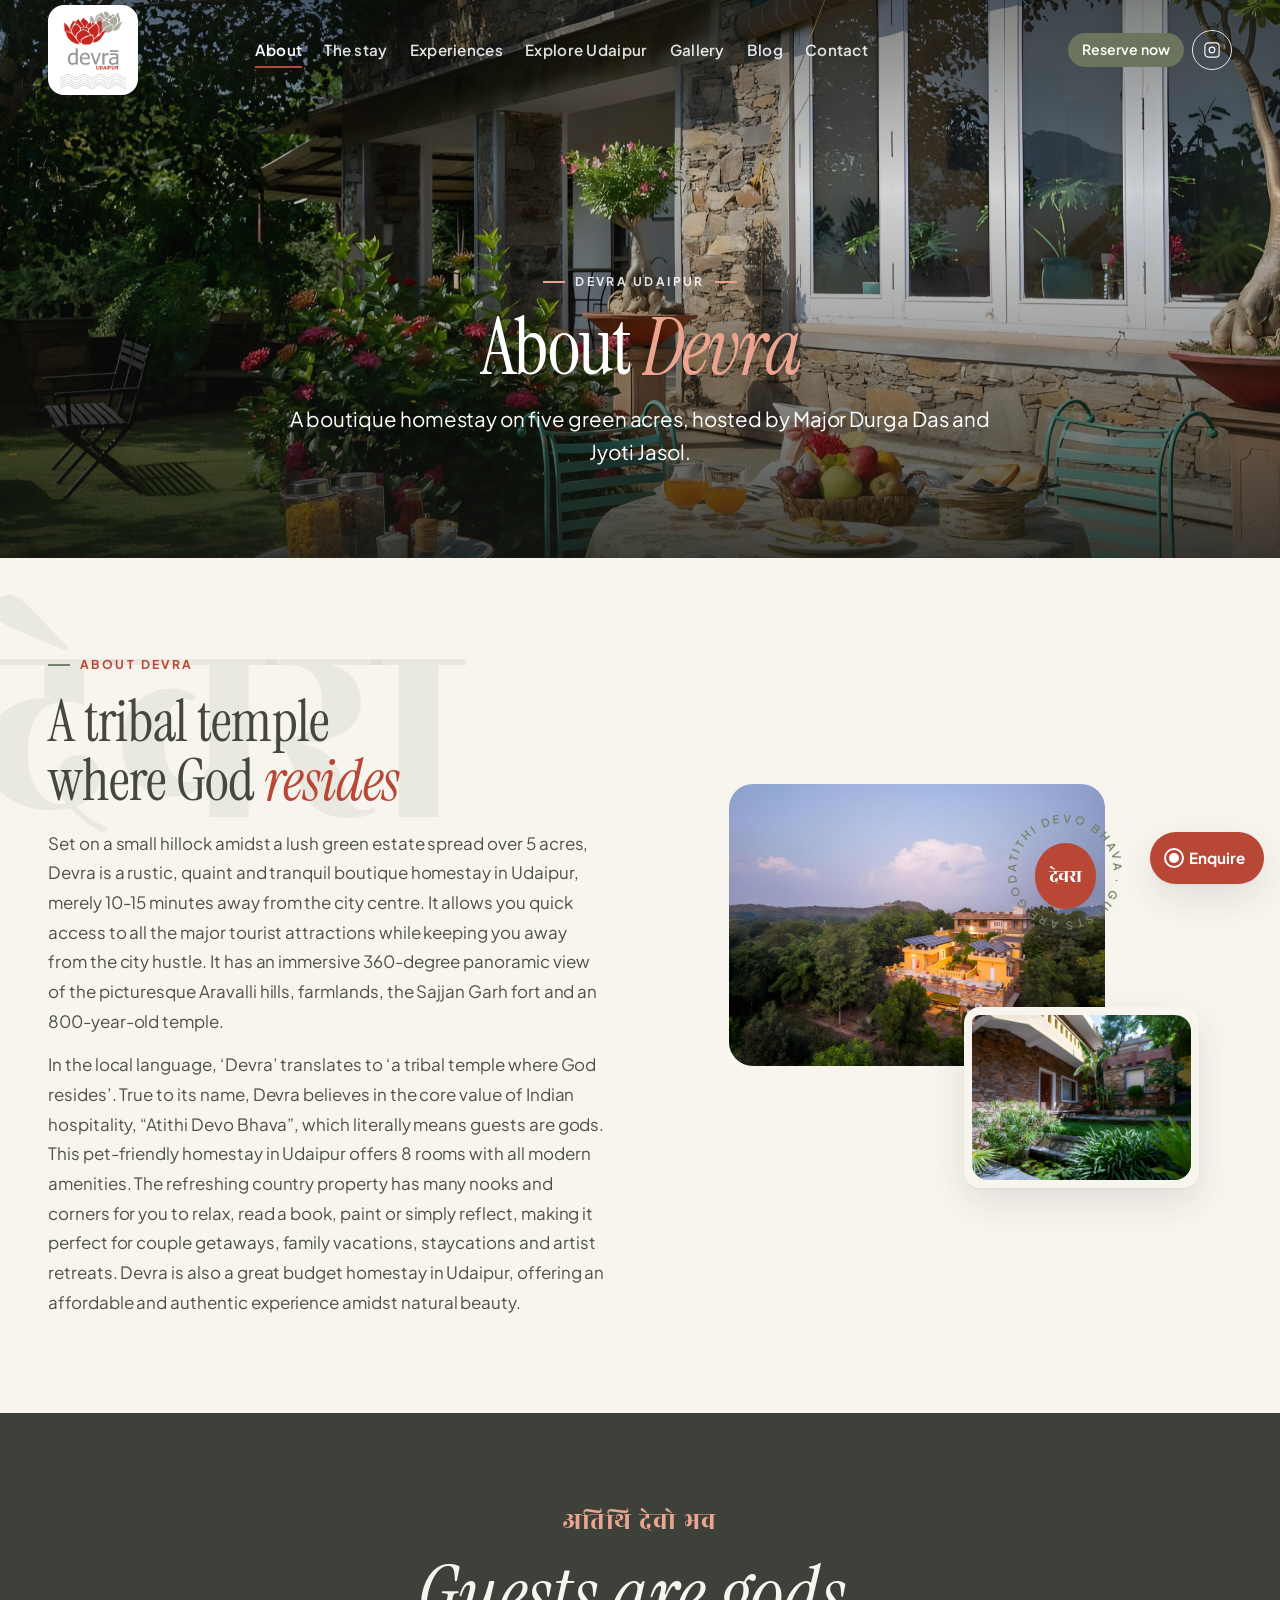
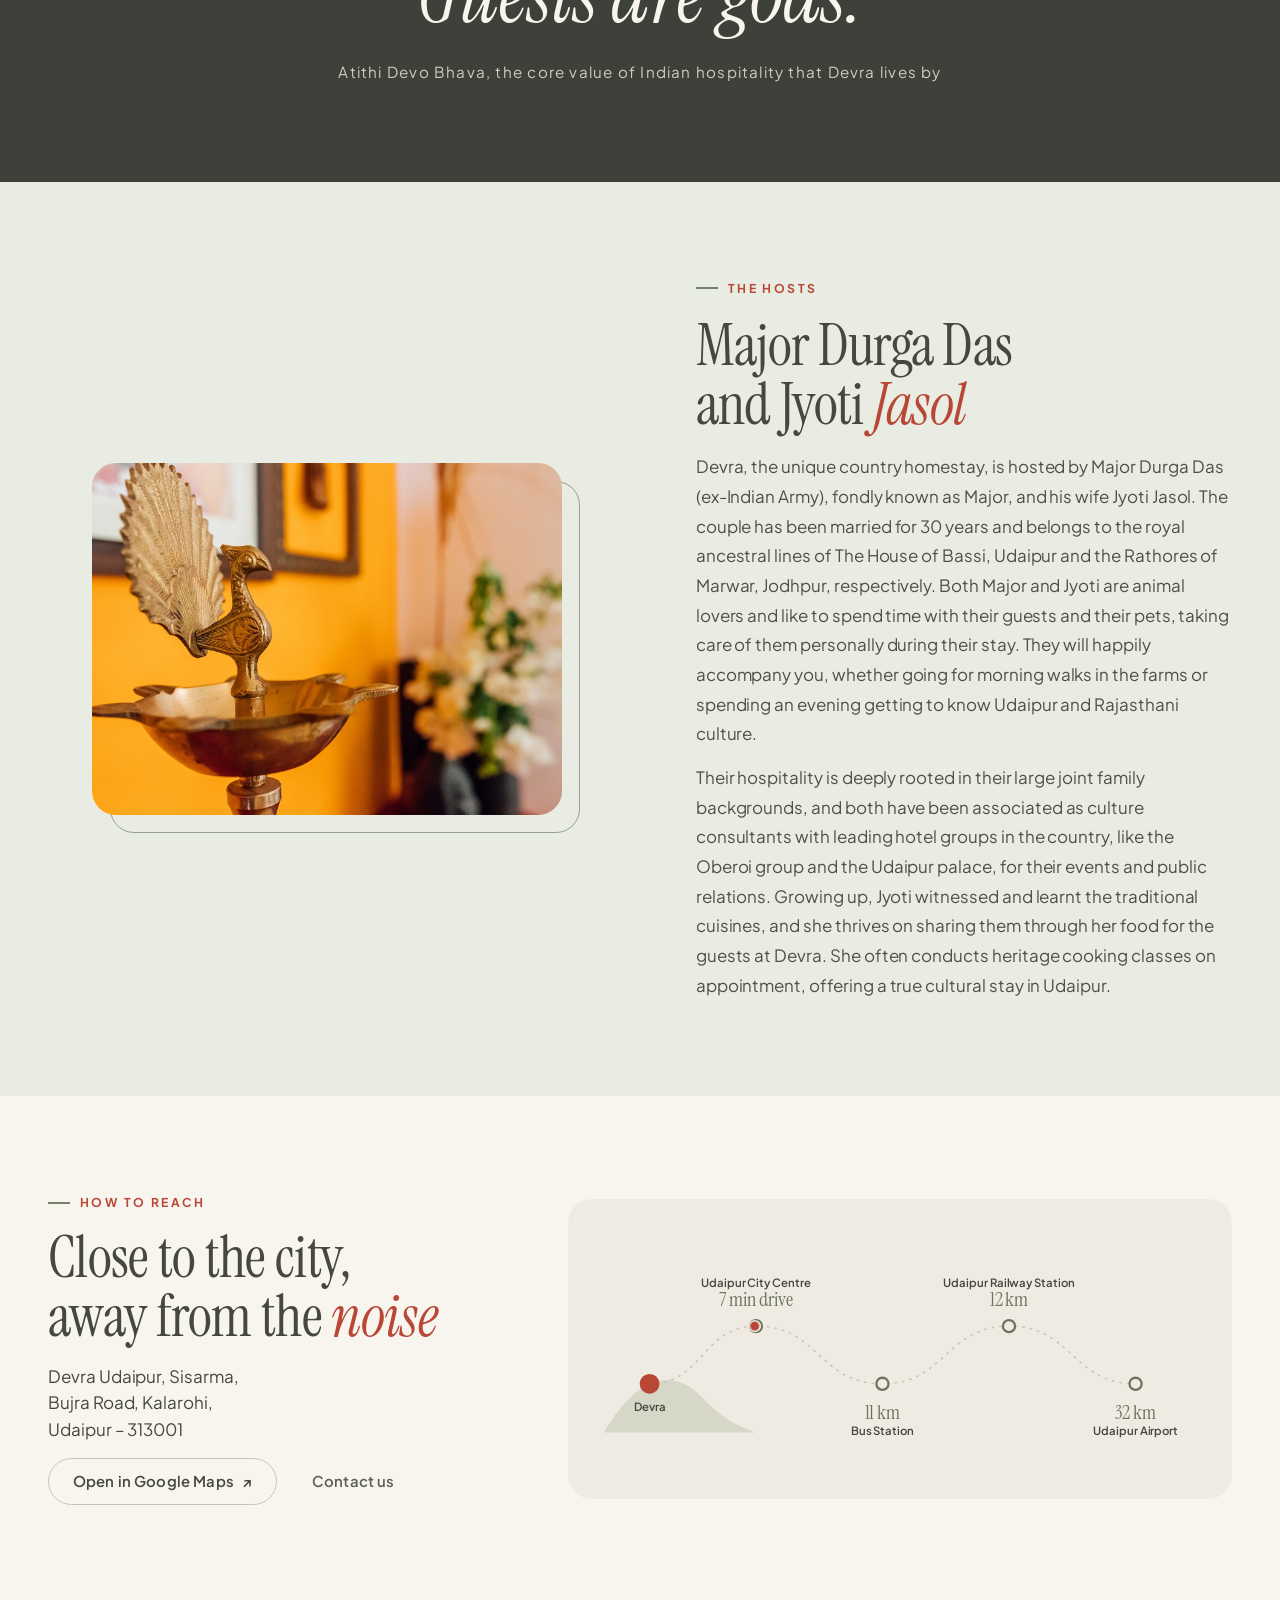
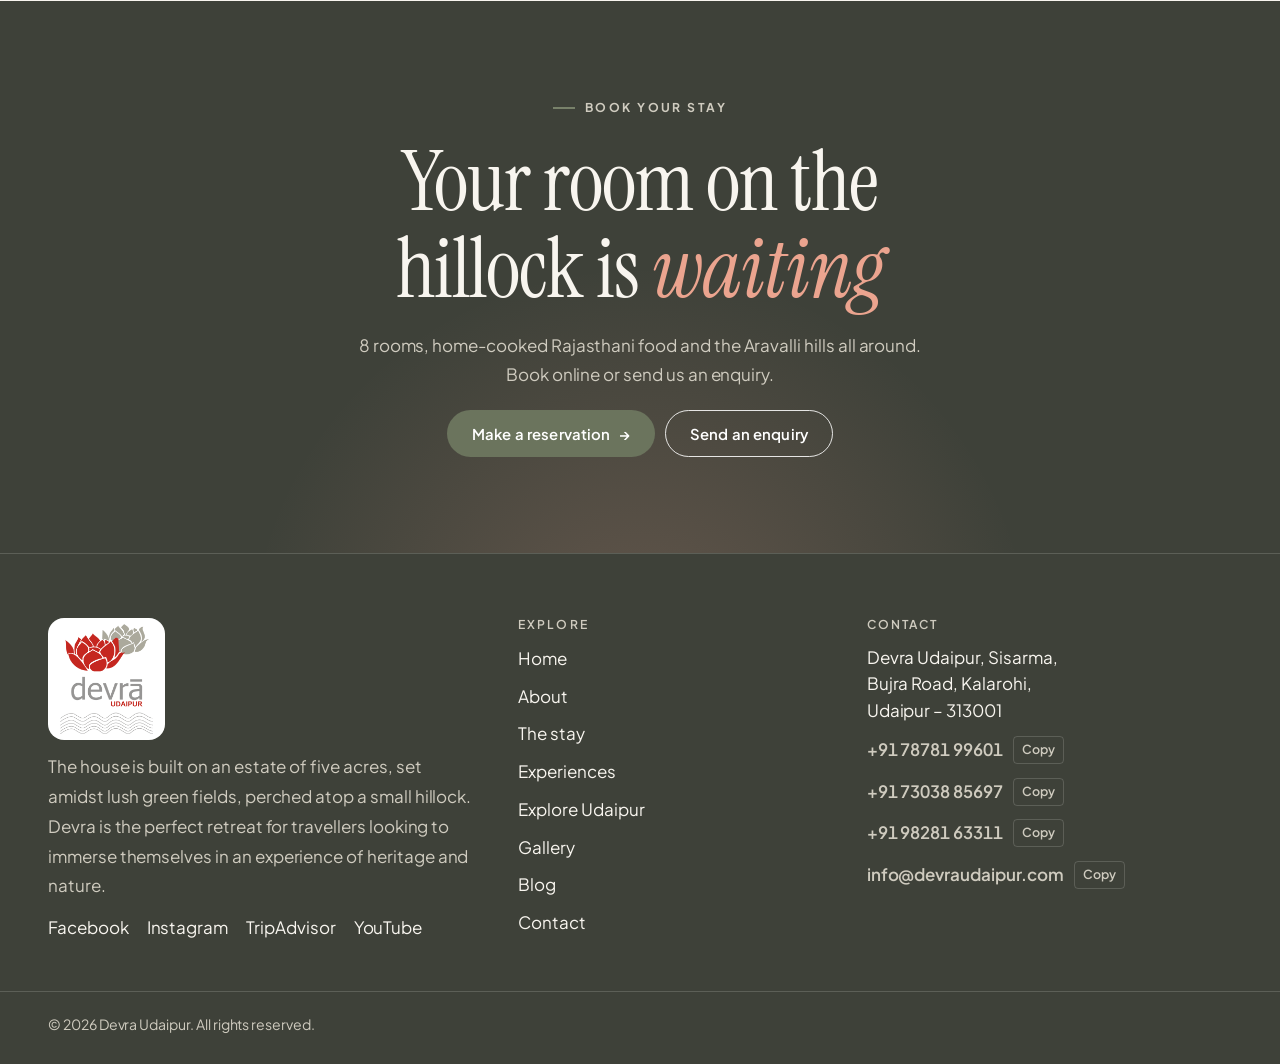
==== commit f64d8c30: "Drive photos, Stories, Blog and Instagram sections 56 professional photos from the client's Drive (h" ====
--- a/about.html
+++ b/about.html
@@ -8,7 +8,7 @@
 <link rel="icon" type="image/png" href="images/m-logo.png">
 <link rel="preconnect" href="https://fonts.googleapis.com">
 <link rel="preconnect" href="https://fonts.gstatic.com" crossorigin>
-<link rel="stylesheet" href="https://fonts.googleapis.com/css2?family=Instrument+Serif:ital@0;1&family=Plus+Jakarta+Sans:wght@400;500;600;700&family=Rozha+One&display=swap">
+<link rel="stylesheet" href="https://fonts.googleapis.com/css2?family=Caveat:wght@400;500;600&family=Instrument+Serif:ital@0;1&family=Plus+Jakarta+Sans:wght@400;500;600;700&family=Rozha+One&display=swap">
 <style>:root{color-scheme:light;padding-top:env(safe-area-inset-top,0px);padding-bottom:env(safe-area-inset-bottom,0px)}body{margin:0;font:14px/1.4 system-ui,sans-serif}img{max-width:100%}[hidden]{display:none!important}</style>
 <link rel="stylesheet" href="site.css">
 </head>
--- a/site.css
+++ b/site.css
@@ -1,18 +1,19 @@
 /* Layout: a walk from the hillock to the city. Cinematic photo heroes with an animated Aravalli ridge when no photo exists, lime-washed bands, every editorial photo framed as a jharokha arch. */
 :root{
-  --bg:#F1F3F1; --surface:#FFFFFF; --surface-2:#E7EAF2; --ink:#181B33; --ink-2:#2E3350; --muted:#555C77;
-  --line:#DADDE7; --ink-line:#B9BED0; --head-bg:rgb(241 243 241 / .9);
-  --indigo:#2B3A7F; --indigo-deep:#1F2C66; --indigo-ink:#FFFFFF; --indigo-soft:#E1E5F4;
-  --leaf:#2F5E43; --leaf-soft:#DCEADF; --haldi:#8F6200; --haldi-fill:#E3A71E; --haldi-soft:#F6EBCC; --on-haldi:#1C1606;
-  --danger:#A3261D; --danger-soft:#F8E2DF; --on-danger:#FFFFFF;
-  --sky-top:#CFD6EF; --sky-bot:#F3F1EA; --ridge-1:#C5CCE7; --ridge-2:#99A4D2; --ridge-3:#5E6CA8; --ridge-4:#232E68; --sun:#E9A41C;
-  --bird:#2A3170; --mist:rgba(255,255,255,0.42); --stars:0;
-  --band-ink:#EEF0F7; --band-muted:#B7BEDF; --band-line:rgb(238 240 247 / .18); --band-accent:#F0C25A;
-  --ph-1:#E3E7F4; --ph-2:#BCC5E6; --phl-1:#DCE9E0; --phl-2:#AFCDB8; --phh-1:#F5EBD1; --phh-2:#E2C88A;
-  --on-photo:#FFFFFF; --on-photo-2:rgb(255 255 255 / .84); --shade-1:rgb(9 11 30 / .58); --shade-2:rgb(9 11 30 / .12); --shade-3:rgb(9 11 30 / .78);
-  --glass:rgb(255 255 255 / .74); --glass-line:rgb(255 255 255 / .7); --wm:rgb(43 58 127 / .07);
-  --overlay:rgb(10 12 30 / .94); --overlay-ink:#F1F3F8; --scrim:rgb(10 12 30 / .55);
-  --shadow:0 1px 2px rgb(20 24 60 / .06), 0 14px 36px rgb(20 24 60 / .12);
+  --bg:#F8F5EF; --surface:#FFFFFF; --surface-2:#EFEBE2; --ink:#45483F; --ink-2:#4E5148; --muted:#64675C;
+  --line:#E3DED3; --ink-line:#CAC4B5; --head-bg:rgb(248 245 239 / .92);
+  --indigo:#6B745D; --indigo-deep:#5A6250; --indigo-ink:#FFFFFF; --indigo-soft:#E7EADF;
+  --leaf:#B94736; --leaf-soft:#F5E4DF; --haldi:#B94736; --haldi-fill:#B94736; --haldi-soft:#F6E6E1; --on-haldi:#FFFFFF;
+  --sage:#78816A; --sage-soft:#E9ECE2; --terra:#B94736; --terra-soft:#F4E2DC; --ivory:#F8F5EF; --charcoal:#45483F;
+  --danger:#9E2A1E; --danger-soft:#F8E2DF; --on-danger:#FFFFFF;
+  --sky-top:#E7E6D9; --sky-bot:#F8F5EF; --ridge-1:#DCE0D0; --ridge-2:#B7BFA6; --ridge-3:#8A9378; --ridge-4:#3E4139; --sun:#C9654F;
+  --bird:#45483F; --mist:rgba(255,255,255,0.42); --stars:0;
+  --band-ink:#F8F5EF; --band-muted:#CFCBBF; --band-line:rgb(248 245 239 / .16); --band-accent:#EBA48F;
+  --ph-1:#ECEEE5; --ph-2:#C6CCB8; --phl-1:#E7EADF; --phl-2:#B7BFA6; --phh-1:#F5E4DF; --phh-2:#E1B2A6;
+  --on-photo:#FFFFFF; --on-photo-2:rgb(255 255 255 / .86); --shade-1:rgb(30 32 27 / .55); --shade-2:rgb(30 32 27 / .12); --shade-3:rgb(30 32 27 / .8);
+  --glass:rgb(255 255 255 / .8); --glass-line:rgb(255 255 255 / .7); --wm:rgb(120 129 106 / .1);
+  --overlay:rgb(22 24 20 / .95); --overlay-ink:#F3F1EA; --scrim:rgb(22 24 20 / .55);
+  --shadow:0 1px 2px rgb(40 42 34 / .06), 0 14px 36px rgb(40 42 34 / .11);
   --display:"Instrument Serif", "Cormorant Garamond", Georgia, "Times New Roman", serif;
   --body:"Plus Jakarta Sans", "Segoe UI", system-ui, -apple-system, sans-serif;
   --deva:"Rozha One", "Noto Serif Devanagari", serif;
@@ -23,35 +24,37 @@
 }
 @media (prefers-color-scheme: dark){
   :root:not([data-theme="light"]){
-    --bg:#0E1125; --surface:#161A35; --surface-2:#1C2144; --ink:#ECEEF7; --ink-2:#D3D7E8; --muted:#A1A7C4;
-    --line:#272D52; --ink-line:#3A4170; --head-bg:rgb(14 17 37 / .88);
-    --indigo:#A4B1F3; --indigo-deep:#C2CBF7; --indigo-ink:#121633; --indigo-soft:#232A58;
-    --leaf:#8CC7A2; --leaf-soft:#18302A; --haldi:#EDBB4D; --haldi-fill:#E8AE35; --haldi-soft:#352B17; --on-haldi:#1C1606;
+    --bg:#1C1E19; --surface:#25281F; --surface-2:#2B2E25; --ink:#EEEADF; --ink-2:#DAD6C9; --muted:#AAA99B;
+    --line:#363A2F; --ink-line:#4B4F42; --head-bg:rgb(28 30 25 / .9);
+    --indigo:#A9B494; --indigo-deep:#BEC8AA; --indigo-ink:#1C1E19; --indigo-soft:#30352A;
+    --leaf:#E59682; --leaf-soft:#3A2722; --haldi:#E59682; --haldi-fill:#E59682; --haldi-soft:#3A2722; --on-haldi:#1C1E19;
+    --sage:#A9B494; --sage-soft:#2A2E24; --terra:#E59682; --terra-soft:#3A2722; --ivory:#1C1E19; --charcoal:#EEEADF;
     --danger:#F2958B; --danger-soft:#3B1E1C; --on-danger:#1E0D0B;
-    --sky-top:#060918; --sky-bot:#1C2252; --ridge-1:#2D3571; --ridge-2:#242B60; --ridge-3:#1B214E; --ridge-4:#141834; --sun:#EDB84A;
-    --bird:#C9D0F2; --mist:rgba(150,160,230,0.08); --stars:1;
-    --band-ink:#ECEEF7; --band-muted:#9CA4CB; --band-line:rgb(236 238 247 / .14); --band-accent:#EDBB4D;
-    --ph-1:#1B2045; --ph-2:#2C3470; --phl-1:#16271F; --phl-2:#25463A; --phh-1:#2A2416; --phh-2:#4A3D1F;
-    --glass:rgb(22 26 53 / .74); --glass-line:rgb(255 255 255 / .09); --wm:rgb(164 177 243 / .06);
-    --overlay:rgb(4 5 14 / .95); --scrim:rgb(0 0 0 / .6);
+    --sky-top:#13150F; --sky-bot:#262A20; --ridge-1:#2F3428; --ridge-2:#272B21; --ridge-3:#1F2219; --ridge-4:#151712; --sun:#E59682;
+    --bird:#DAD6C9; --mist:rgba(200,210,180,0.06); --stars:1;
+    --band-ink:#EEEADF; --band-muted:#B5B3A5; --band-line:rgb(238 234 223 / .14); --band-accent:#E9A18C;
+    --ph-1:#272B22; --ph-2:#3C4234; --phl-1:#262B21; --phl-2:#3B4333; --phh-1:#33241F; --phh-2:#5A3A31;
+    --glass:rgb(37 40 31 / .8); --glass-line:rgb(255 255 255 / .09); --wm:rgb(169 180 148 / .07);
+    --overlay:rgb(10 11 8 / .95); --scrim:rgb(0 0 0 / .6);
     --shadow:0 1px 2px rgb(0 0 0 / .3), 0 14px 36px rgb(0 0 0 / .4);
     color-scheme:dark;
   }
 }
 :root[data-theme="dark"]{
-  --bg:#0E1125; --surface:#161A35; --surface-2:#1C2144; --ink:#ECEEF7; --ink-2:#D3D7E8; --muted:#A1A7C4;
-  --line:#272D52; --ink-line:#3A4170; --head-bg:rgb(14 17 37 / .88);
-  --indigo:#A4B1F3; --indigo-deep:#C2CBF7; --indigo-ink:#121633; --indigo-soft:#232A58;
-  --leaf:#8CC7A2; --leaf-soft:#18302A; --haldi:#EDBB4D; --haldi-fill:#E8AE35; --haldi-soft:#352B17; --on-haldi:#1C1606;
-  --danger:#F2958B; --danger-soft:#3B1E1C; --on-danger:#1E0D0B;
-  --sky-top:#060918; --sky-bot:#1C2252; --ridge-1:#2D3571; --ridge-2:#242B60; --ridge-3:#1B214E; --ridge-4:#141834; --sun:#EDB84A;
-  --bird:#C9D0F2; --mist:rgba(150,160,230,0.08); --stars:1;
-  --band-ink:#ECEEF7; --band-muted:#9CA4CB; --band-line:rgb(236 238 247 / .14); --band-accent:#EDBB4D;
-  --ph-1:#1B2045; --ph-2:#2C3470; --phl-1:#16271F; --phl-2:#25463A; --phh-1:#2A2416; --phh-2:#4A3D1F;
-  --glass:rgb(22 26 53 / .74); --glass-line:rgb(255 255 255 / .09); --wm:rgb(164 177 243 / .06);
-  --overlay:rgb(4 5 14 / .95); --scrim:rgb(0 0 0 / .6);
-  --shadow:0 1px 2px rgb(0 0 0 / .3), 0 14px 36px rgb(0 0 0 / .4);
-  color-scheme:dark;
+    --bg:#1C1E19; --surface:#25281F; --surface-2:#2B2E25; --ink:#EEEADF; --ink-2:#DAD6C9; --muted:#AAA99B;
+    --line:#363A2F; --ink-line:#4B4F42; --head-bg:rgb(28 30 25 / .9);
+    --indigo:#A9B494; --indigo-deep:#BEC8AA; --indigo-ink:#1C1E19; --indigo-soft:#30352A;
+    --leaf:#E59682; --leaf-soft:#3A2722; --haldi:#E59682; --haldi-fill:#E59682; --haldi-soft:#3A2722; --on-haldi:#1C1E19;
+    --sage:#A9B494; --sage-soft:#2A2E24; --terra:#E59682; --terra-soft:#3A2722; --ivory:#1C1E19; --charcoal:#EEEADF;
+    --danger:#F2958B; --danger-soft:#3B1E1C; --on-danger:#1E0D0B;
+    --sky-top:#13150F; --sky-bot:#262A20; --ridge-1:#2F3428; --ridge-2:#272B21; --ridge-3:#1F2219; --ridge-4:#151712; --sun:#E59682;
+    --bird:#DAD6C9; --mist:rgba(200,210,180,0.06); --stars:1;
+    --band-ink:#EEEADF; --band-muted:#B5B3A5; --band-line:rgb(238 234 223 / .14); --band-accent:#E9A18C;
+    --ph-1:#272B22; --ph-2:#3C4234; --phl-1:#262B21; --phl-2:#3B4333; --phh-1:#33241F; --phh-2:#5A3A31;
+    --glass:rgb(37 40 31 / .8); --glass-line:rgb(255 255 255 / .09); --wm:rgb(169 180 148 / .07);
+    --overlay:rgb(10 11 8 / .95); --scrim:rgb(0 0 0 / .6);
+    --shadow:0 1px 2px rgb(0 0 0 / .3), 0 14px 36px rgb(0 0 0 / .4);
+    color-scheme:dark;
 }
 
 *,*::before,*::after{box-sizing:border-box}
@@ -706,3 +709,335 @@
 .admin-bar .btn--primary:hover{filter:brightness(1.05);background:var(--haldi-fill)}
 
 @media (prefers-reduced-motion: reduce){ *,*::before,*::after{transition:none!important;animation:none!important;scroll-behavior:auto!important} .route-svg .r-car{display:none} .curtain{display:none} }
+
+/* ===== v8: client palette (sage · ivory · terracotta · charcoal) + Padmaa-style section structure ===== */
+h1,h2,h3{color:var(--ink)}
+.hero h1,.hero--photo h1,.band--ink h2,.photo-band h2,.book-band h2,.tall h3{color:inherit}
+.logo-plate{box-shadow:0 6px 22px rgb(40 42 34 / .16), 0 0 0 1px rgb(40 42 34 / .05)}
+.card:hover{box-shadow:0 22px 50px rgb(40 42 34 / .12)}
+.facts{box-shadow:0 24px 60px rgb(40 42 34 / .12)}
+.photo-band-copy{background:rgb(30 32 27 / .4)}
+.eyebrow{color:var(--terra)}
+.eyebrow::before{background:var(--sage)}
+.ital{color:var(--terra)}
+.site-nav a::after{background:var(--terra)}
+.btn--primary{background:var(--indigo);color:var(--indigo-ink)}
+.btn--primary:hover{background:var(--indigo-deep)}
+.btn--haldi{background:var(--indigo);color:var(--indigo-ink)}
+.btn--haldi:hover{background:var(--indigo-deep);filter:none}
+.btn--ghost:hover{border-color:var(--indigo);color:var(--indigo)}
+.hero--photo .btn--ghost:hover,.photo-band .btn--light:hover{color:var(--on-photo);border-color:var(--on-photo)}
+.text-link{color:var(--terra)}
+.text-link:hover{color:var(--ink)}
+.float-cta{background:var(--terra);color:#FFFFFF}
+.float-cta .pulse{background:#FFFFFF}
+.float-cta .pulse::after{border-color:#FFFFFF}
+.chip-btn.is-on{background:var(--indigo);border-color:var(--indigo);color:var(--indigo-ink)}
+.badge-spin{color:var(--sage)}
+.badge-spin .core{background:var(--terra);color:#FFFFFF}
+.feature-media > .parallax::after{border-color:var(--sage)}
+.ticks li::before{border-color:var(--terra)}
+.marquee{background:var(--sage-soft);color:var(--ink);border-block:1px solid var(--line)}
+.marquee i{background:var(--terra)}
+.dist{color:var(--terra);background:var(--terra-soft)}
+.band--soft{background:var(--sage-soft)}
+.band--soft .collage .c2{border-color:var(--sage-soft)}
+.site-foot{background:var(--ridge-4)}
+.site-foot .logo-plate{box-shadow:none}
+
+/* header: Instagram icon like the reference */
+.ig-link{display:inline-grid;place-items:center;width:40px;height:40px;border-radius:50%;border:1px solid var(--ink-line);color:inherit;transition:background .2s,color .2s,border-color .2s}
+.ig-link svg{width:18px;height:18px}
+.ig-link:hover{background:var(--indigo);border-color:var(--indigo);color:var(--indigo-ink)}
+.site-head.is-over.tone-photo .ig-link{border-color:var(--on-photo-2)}
+@media (max-width:520px){ .ig-link{display:none} }
+
+/* centred heroes */
+.hero--center .hero-content{align-items:center;text-align:center}
+.hero--center .hero-content > *{margin-inline:auto}
+.hero--center h1{max-width:16ch}
+.hero--center .eyebrow::after{content:"";width:22px;height:2px;background:var(--sage);flex:none}
+.hero--photo .eyebrow::before,.hero--photo .eyebrow::after{background:var(--band-accent)}
+.hero--center .btn-row{justify-content:center}
+.hero--home .hero-content{padding-bottom:clamp(110px, 12vw, 150px)}
+.hero--home .hero-foot{left:0;right:0;bottom:clamp(36px, 4vw, 52px);align-items:center}
+.hero--home .slide-cap{text-align:center;max-width:none}
+.hero--photo .accent > span{color:var(--band-accent)}
+.hero--page.hero--center .hero-content{padding-bottom:clamp(56px, 7vw, 90px)}
+
+/* lotus ornament from the logo: terracotta petals, sage leaves */
+.ornament{display:block;width:132px;height:26px;margin:2px auto 0;color:var(--sage)}
+.ornament svg{width:100%;height:100%;overflow:visible}
+.ornament .o-line{stroke:var(--sage);stroke-width:1.2;fill:none}
+.ornament .o-leaf{fill:var(--sage)}
+.ornament .o-petal{fill:var(--terra)}
+.ornament--left{margin-left:0}
+.band--ink .ornament .o-line,.band--ink .ornament .o-leaf{stroke:var(--band-muted);fill:var(--band-muted)}
+
+/* section heads, centred like the reference */
+.shead{display:flex;flex-direction:column;align-items:center;text-align:center;gap:14px;max-width:46rem;margin:0 auto clamp(34px, 5vw, 60px)}
+.shead .eyebrow::after{content:"";width:22px;height:2px;background:var(--sage);flex:none}
+.shead h2{max-width:20ch}
+.shead .lead{color:var(--muted);font-size:1.08rem;max-width:40rem}
+
+/* 1 · centred welcome */
+.welcome{text-align:center}
+.welcome .wrap{display:flex;flex-direction:column;align-items:center;gap:18px}
+.welcome h2{max-width:18ch}
+.welcome .prose{align-items:center;text-align:center;max-width:58ch;font-size:1.06rem}
+.welcome .btn-row{justify-content:center;margin-top:6px}
+.stats{list-style:none;margin:clamp(26px, 4vw, 44px) 0 0;padding:0;display:grid;grid-template-columns:repeat(4,minmax(0,1fr));width:100%;max-width:980px;border-block:1px solid var(--line)}
+.stats li{padding:22px 12px;display:flex;flex-direction:column;gap:6px;align-items:center;min-width:0}
+.stats li + li{border-left:1px solid var(--line)}
+.stats .fact-v{justify-content:center}
+.stats .fact-num{color:var(--indigo)}
+.stats .fact-unit{color:var(--terra)}
+@media (max-width:760px){ .stats{grid-template-columns:repeat(2,minmax(0,1fr))} .stats li:nth-child(3){border-left:0} .stats li:nth-child(n+3){border-top:1px solid var(--line)} }
+
+/* 2 · numbered feature rows 01–04 */
+.nrows{display:flex;flex-direction:column;gap:clamp(56px, 8vw, 110px)}
+.nrow{display:grid;grid-template-columns:minmax(0,1fr) minmax(0,1fr);gap:clamp(30px, 6vw, 90px);align-items:center}
+.nrow--flip .nrow-media{order:2}
+.nrow-media{position:relative}
+.nrow-media .pic{aspect-ratio:4/5;border-radius:var(--r-lg)}
+.nrow-media::after{content:"";position:absolute;inset:16px -16px -16px 16px;border:1.5px solid var(--sage);border-radius:var(--r-lg);z-index:-1;opacity:.75}
+.nrow--flip .nrow-media::after{inset:16px 16px -16px -16px}
+.nrow-media{isolation:isolate}
+.nrow-copy{display:flex;flex-direction:column;gap:16px;max-width:30rem}
+.nnum{font-family:var(--display);font-size:clamp(4.4rem, 8vw, 7rem);line-height:.8;color:transparent;-webkit-text-stroke:1.4px var(--terra);letter-spacing:-.02em}
+.nrow-copy h3{font-size:clamp(2rem, 3.4vw, 2.9rem);line-height:1.05}
+.nrow-copy p:not(.eyebrow){color:var(--ink-2)}
+.nrow-copy .btn{align-self:flex-start;margin-top:4px}
+@media (max-width:820px){ .nrow{grid-template-columns:1fr} .nrow--flip .nrow-media{order:0} .nrow-media{max-width:440px} .nrow-media .pic{aspect-ratio:4/3} }
+
+/* 3 · rooms & spaces grid (like the reference's suites) */
+.suites{display:grid;grid-template-columns:repeat(4,minmax(0,1fr));gap:clamp(16px, 2.2vw, 26px)}
+.suite{display:flex;flex-direction:column;text-decoration:none;color:inherit;background:var(--surface);border:1px solid var(--line);border-radius:var(--r-lg);overflow:hidden;transition:transform .45s var(--ease), box-shadow .45s var(--ease)}
+.suite .pic{aspect-ratio:3/4;border-radius:0}
+.suite-body{padding:18px 20px 22px;display:flex;flex-direction:column;gap:8px;flex:1}
+.suite-body h3{font-size:clamp(1.5rem, 2vw, 1.8rem)}
+.suite-body p:not(.eyebrow){color:var(--muted);font-size:.94rem}
+.suite-body .more{margin-top:auto;padding-top:6px;font-weight:600;font-size:.9rem;color:var(--indigo);display:inline-flex;gap:6px}
+.suite:hover{transform:translateY(-6px);box-shadow:0 22px 50px rgb(40 42 34 / .12)}
+.suite:hover .pic img{transform:scale(1.03)}
+@media (max-width:1000px){ .suites{grid-template-columns:repeat(2,minmax(0,1fr))} }
+@media (max-width:520px){ .suites{grid-template-columns:1fr} .suite .pic{aspect-ratio:4/3} }
+
+/* 4 · dining split */
+.split{display:grid;grid-template-columns:minmax(0,1.05fr) minmax(0,.95fr);gap:clamp(30px, 6vw, 90px);align-items:center}
+.split-media{position:relative;isolation:isolate}
+.split-media .pic{aspect-ratio:4/5;border-radius:9999px 9999px var(--r-lg) var(--r-lg)}
+.split-media .pic--wide{aspect-ratio:4/3;border-radius:var(--r-lg)}
+.split-media .inset{position:absolute;right:-6%;bottom:-8%;width:42%;border:8px solid var(--sage-soft);border-radius:var(--r-md);box-shadow:var(--shadow)}
+.split-media .inset .pic{aspect-ratio:1/1;border-radius:8px}
+.split-copy{display:flex;flex-direction:column;gap:16px}
+.split-copy .sub{font-family:var(--display);font-style:italic;font-size:clamp(1.35rem, 2.2vw, 1.75rem);line-height:1.25;color:var(--terra)}
+.split-copy .prose{color:var(--ink-2)}
+.split-copy .btn{align-self:flex-start}
+@media (max-width:860px){ .split{grid-template-columns:1fr} .split-media{max-width:460px} }
+
+/* 5 · amenities */
+.amen{display:grid;grid-template-columns:repeat(3,minmax(0,1fr));gap:14px;max-width:1000px;margin:0 auto}
+.amen li{list-style:none;display:flex;align-items:center;gap:14px;background:var(--surface);border:1px solid var(--line);border-radius:var(--r-md);padding:16px 18px;font-weight:500;line-height:1.35}
+.amen ul{display:contents}
+.ico{display:inline-grid;place-items:center;flex:none;width:46px;height:46px;border-radius:50%;background:var(--sage-soft);color:var(--indigo)}
+.ico svg{width:22px;height:22px}
+.amen-foot{display:flex;justify-content:center;margin-top:26px}
+.strip{display:grid;grid-template-columns:repeat(4,minmax(0,1fr));gap:14px;margin-top:clamp(34px, 5vw, 56px)}
+.strip .g-item .pic{aspect-ratio:4/5}
+@media (max-width:860px){ .amen{grid-template-columns:repeat(2,minmax(0,1fr))} .strip{grid-template-columns:repeat(2,minmax(0,1fr))} }
+@media (max-width:520px){ .amen{grid-template-columns:1fr} }
+
+/* 6 · historic gems around Devra */
+.gems{display:grid;grid-template-columns:repeat(4,minmax(0,1fr));gap:clamp(14px, 2vw, 22px)}
+.gem{display:flex;flex-direction:column;align-items:center;text-align:center;gap:10px;padding:clamp(22px, 3vw, 32px) 18px;border:1px solid var(--line);border-radius:var(--r-lg);background:var(--surface);text-decoration:none;color:inherit;transition:transform .45s var(--ease), border-color .3s}
+.gem .ico{width:64px;height:64px;background:var(--terra-soft);color:var(--terra)}
+.gem .ico svg{width:30px;height:30px}
+.gem h3{font-size:1.55rem}
+.gem p{color:var(--muted);font-size:.92rem}
+.gem .dist{margin-top:2px}
+.gem:hover{transform:translateY(-5px);border-color:var(--sage)}
+@media (max-width:1000px){ .gems{grid-template-columns:repeat(2,minmax(0,1fr))} }
+@media (max-width:480px){ .gems{grid-template-columns:1fr} }
+.center-row{display:flex;justify-content:center;margin-top:28px}
+
+/* Experiences page (reference: padmaajaipur.com/experiences) */
+.ehero{padding-block:clamp(48px, 7vw, 96px) clamp(40px, 6vw, 80px);text-align:center}
+.ehero .wrap{display:flex;flex-direction:column;align-items:center;gap:16px}
+.ehero h1{font-size:clamp(3.2rem, 8vw, 6.6rem);letter-spacing:.02em;text-transform:uppercase;line-height:.95}
+.ehero .tagline{font-family:var(--display);font-style:italic;font-size:clamp(1.5rem, 2.8vw, 2.2rem);color:var(--terra);line-height:1.2;max-width:28ch}
+.ehero .prose{max-width:60ch;text-align:center;align-items:center;color:var(--ink-2)}
+.ehero-media{position:relative;width:100%;max-width:980px;margin-top:clamp(24px, 4vw, 46px);display:grid;grid-template-columns:1fr 1.25fr 1fr;gap:clamp(12px, 2vw, 22px);align-items:end}
+.ehero-media .pic{border-radius:var(--r-lg)}
+.ehero-media .m-side .pic{aspect-ratio:3/4}
+.ehero-media .m-main .pic{aspect-ratio:3/4.4;border-radius:9999px 9999px var(--r-lg) var(--r-lg)}
+.ehero-media .m-side:first-child{transform:translateY(-12%)}
+@media (max-width:640px){ .ehero-media{grid-template-columns:1fr 1fr} .ehero-media .m-main{grid-column:1 / -1;order:-1;max-width:360px;justify-self:center;width:100%} .ehero-media .m-side:first-child{transform:none} }
+.tcards{display:grid;grid-template-columns:repeat(auto-fill,minmax(250px,1fr));gap:16px}
+.tcard{background:var(--surface);border:1px solid var(--line);border-radius:var(--r-lg);padding:26px 24px 28px;display:flex;flex-direction:column;gap:10px;position:relative;overflow:hidden;transition:transform .45s var(--ease), border-color .3s}
+.tcard .tnum{font-family:var(--display);font-size:2.6rem;line-height:1;color:var(--sage)}
+.tcard h3{font-size:1.6rem}
+.tcard p{color:var(--muted);font-size:.95rem}
+.tcard::after{content:"";position:absolute;left:24px;right:24px;bottom:0;height:3px;background:var(--terra);transform:scaleX(0);transform-origin:left;transition:transform .5s var(--ease)}
+.tcard:hover{transform:translateY(-4px);border-color:var(--sage)}
+.tcard:hover::after{transform:scaleX(1)}
+.tailor{text-align:center}
+.tailor .wrap{display:flex;flex-direction:column;align-items:center;gap:16px}
+.tailor .prose{max-width:62ch;align-items:center;text-align:center}
+.tailor .chips{justify-content:center;max-width:52rem}
+.loc{display:grid;grid-template-columns:minmax(0,.9fr) minmax(0,1.1fr);gap:clamp(30px, 6vw, 90px);align-items:start}
+.loc-head{display:flex;flex-direction:column;gap:14px;position:sticky;top:calc(var(--head-h) + 24px)}
+.loc-body{display:flex;flex-direction:column;gap:22px}
+.reach-list{list-style:none;margin:0;padding:0;border-top:1px solid var(--line)}
+.reach-list li{display:flex;justify-content:space-between;gap:16px;padding:14px 0;border-bottom:1px solid var(--line)}
+.reach-list strong{font-family:var(--display);font-weight:400;font-size:1.45rem;color:var(--indigo);white-space:nowrap}
+@media (max-width:820px){ .loc{grid-template-columns:1fr} .loc-head{position:static} }
+.srows{display:flex;flex-direction:column;gap:clamp(40px, 6vw, 80px)}
+.srow{display:grid;grid-template-columns:minmax(0,1.15fr) minmax(0,.85fr);gap:clamp(26px, 5vw, 70px);align-items:center}
+.srow--flip .srow-media{order:2}
+.srow .pic{aspect-ratio:3/2;border-radius:var(--r-lg)}
+.srow-copy{display:flex;flex-direction:column;gap:12px}
+.srow-copy h3{font-size:clamp(1.9rem, 3vw, 2.5rem)}
+.srow-copy p:not(.eyebrow){color:var(--ink-2)}
+@media (max-width:820px){ .srow{grid-template-columns:1fr} .srow--flip .srow-media{order:0} }
+.erow{display:grid;grid-template-columns:minmax(0,1.3fr) minmax(0,.7fr);gap:clamp(26px, 5vw, 70px);align-items:center}
+.erow--flip .erow-media{order:2}
+.erow .pic{aspect-ratio:4/3;border-radius:var(--r-lg)}
+.erow-copy{display:flex;flex-direction:column;gap:14px}
+.erow-copy .quote{font-family:var(--display);font-size:clamp(1.7rem, 2.8vw, 2.3rem);line-height:1.2;color:var(--ink)}
+.erow-copy p:not(.eyebrow):not(.quote){color:var(--ink-2)}
+.erows{display:flex;flex-direction:column;gap:clamp(48px, 7vw, 96px)}
+@media (max-width:820px){ .erow{grid-template-columns:1fr} .erow--flip .erow-media{order:0} }
+.welcome-in{display:flex;flex-direction:column;align-items:center;gap:18px;width:100%}
+.marquee{background:var(--ridge-4);color:var(--band-ink);border-block:0}
+.marquee i{background:var(--band-accent)}
+.amen{padding:0}
+.tailor .btn-row{justify-content:center;margin-top:6px}
+.erow{grid-template-columns:minmax(0,1.1fr) minmax(0,.9fr)}
+.erow-copy .prose,.erow-copy > p:not(.eyebrow):not(.quote){max-width:44ch}
+.nrow-copy > p:not(.eyebrow){max-width:44ch}
+.tcards{display:flex;flex-wrap:wrap;justify-content:center;gap:16px}
+.tcard{flex:1 1 250px;max-width:calc(25% - 12px)}
+@media (max-width:1100px){ .tcard{max-width:calc(33.333% - 11px)} }
+@media (max-width:820px){ .tcard{max-width:calc(50% - 8px)} }
+@media (max-width:540px){ .tcard{max-width:none} }
+.ehero .tagline{max-width:36ch}
+.srows{display:grid;grid-template-columns:repeat(2,minmax(0,1fr));gap:clamp(30px, 4vw, 48px) clamp(20px, 3vw, 32px)}
+.srow{display:flex;flex-direction:column;gap:16px}
+.srow--flip .srow-media{order:0}
+.srow-copy{gap:8px}
+.srow-copy h3{font-size:clamp(1.7rem, 2.4vw, 2.1rem)}
+@media (max-width:700px){ .srows{grid-template-columns:1fr} }
+@media (max-width:820px){ .nrow-media{width:calc(100% - 12px)} .nrow-media::after,.nrow--flip .nrow-media::after{inset:10px -10px -10px 10px} }
+
+/* Guest book: handwritten testimonials, as photos of the notes or typed in a handwriting face */
+:root{--hand:"Caveat", "Segoe Print", "Bradley Hand", cursive; --pen:#24407E; --paper:#FFFDF6; --paper-line:rgb(120 129 106 / .24)}
+.notes{display:grid;grid-template-columns:repeat(auto-fit,minmax(min(100%, 270px),1fr));gap:clamp(30px, 4vw, 48px) clamp(22px, 3vw, 40px);align-items:start;max-width:1120px;margin:0 auto;padding-top:14px}
+.note{position:relative;margin:0;background:var(--paper);color:var(--pen);padding:30px 26px 22px;border-radius:3px;box-shadow:0 1px 2px rgb(40 42 34 / .08), 0 16px 34px rgb(40 42 34 / .13);transform:rotate(var(--tilt, 0deg));transition:transform .5s var(--ease), box-shadow .5s var(--ease)}
+.note:hover{transform:rotate(0deg) translateY(-4px);box-shadow:0 1px 2px rgb(40 42 34 / .08), 0 24px 44px rgb(40 42 34 / .16)}
+.note:not(.note--scan){background-image:linear-gradient(90deg, transparent 38px, rgb(185 71 54 / .28) 38px 39px, transparent 39px), repeating-linear-gradient(180deg, transparent 0 33px, var(--paper-line) 33px 34px);background-position:0 0, 0 24px;padding-left:52px}
+.note blockquote.hand{margin:0;font-family:var(--hand);font-size:1.62rem;line-height:34px;font-weight:500;color:var(--pen);letter-spacing:.005em}
+.note-who{margin-top:12px;display:flex;flex-direction:column;gap:0}
+.note-who .hand{font-family:var(--hand);font-size:1.55rem;line-height:1.1;font-weight:600;color:var(--pen)}
+.note-who .hand::before{content:"— "}
+.note-who small{font-family:var(--body);font-size:.78rem;letter-spacing:.04em;color:#6B6E63;margin-top:4px}
+.note--scan{padding:12px 12px 16px;background:#FFFFFF}
+.note--scan .note-who{padding:0 6px}
+.note-open{display:block;width:100%;background:none;border:0;padding:0;cursor:zoom-in}
+.note--scan .pic{border-radius:2px;background:#F3F0E8}
+.note--scan .pic img{object-fit:contain}
+.tape{position:absolute;top:-13px;left:50%;width:104px;height:28px;transform:translateX(-50%) rotate(-4deg);background:rgb(233 161 140 / .62);box-shadow:0 1px 2px rgb(40 42 34 / .12);z-index:2;-webkit-mask:linear-gradient(90deg, transparent 0 2px, #000 2px calc(100% - 2px), transparent calc(100% - 2px))}
+.note:nth-child(3n+2) .tape{background:rgb(169 180 148 / .66);transform:translateX(-50%) rotate(3deg)}
+.note:nth-child(3n) .tape{background:rgb(234 214 160 / .7);transform:translateX(-50%) rotate(-2deg);left:34%}
+@media (prefers-color-scheme: dark){ :root:not([data-theme="light"]) .note-who small{color:#6B6E63} }
+
+/* ===== v9: clearer type, stories, blog, Instagram, rooms ===== */
+body{font-size:1.0625rem;line-height:1.75}
+:root{--muted:#5C5F55}
+@media (prefers-color-scheme: dark){ :root:not([data-theme="light"]){--muted:#B4B3A6} }
+:root[data-theme="dark"]{--muted:#B4B3A6}
+.eyebrow{font-size:.76rem;letter-spacing:.2em}
+.site-nav a{font-size:.95rem}
+.prose{font-size:1.06rem}
+.card-body p,.suite-body p:not(.eyebrow),.gem p,.tcard p{font-size:1rem}
+.hero-shade{background:linear-gradient(180deg, rgb(20 22 18 / .55) 0%, rgb(20 22 18 / .18) 34%, rgb(20 22 18 / .42) 64%, rgb(20 22 18 / .82) 100%)}
+.hero h1,.hero-sub,.hero .eyebrow{text-shadow:0 2px 24px rgb(0 0 0 / .35)}
+.hero-sub{font-size:clamp(1.12rem, 1.6vw, 1.35rem);opacity:1}
+.no-scroll,.no-scroll body{overflow:hidden}
+
+/* stories strip */
+.stories-band{padding-block:clamp(22px, 3vw, 34px) clamp(8px, 1vw, 12px);background:var(--bg)}
+.stories-head{display:flex;align-items:center;justify-content:space-between;gap:12px;margin-bottom:14px}
+.stories-hint{font-size:.85rem;color:var(--muted)}
+.stories{display:flex;gap:clamp(14px, 2.4vw, 28px);overflow-x:auto;padding:6px 4px 12px;scrollbar-width:none;scroll-snap-type:x proximity}
+.stories::-webkit-scrollbar{display:none}
+.story{flex:none;display:flex;flex-direction:column;align-items:center;gap:8px;background:none;border:0;padding:0;cursor:pointer;scroll-snap-align:start;width:clamp(84px, 9vw, 108px)}
+.story-ring{display:block;width:100%;aspect-ratio:1;border-radius:50%;padding:3px;background:conic-gradient(from 210deg, var(--terra), #E9A18C, var(--sage), #C9D1B6, var(--terra));transition:transform .35s var(--ease)}
+.story-img{display:block;width:100%;height:100%;border-radius:50%;overflow:hidden;border:3px solid var(--bg)}
+.story-img .pic{width:100%;height:100%;aspect-ratio:1;border-radius:50%}
+.story-img .ph-label{display:none}
+.story-name{font-size:.86rem;font-weight:600;color:var(--ink);text-align:center;line-height:1.25;max-width:100%;overflow:hidden;text-overflow:ellipsis;white-space:nowrap}
+.story:hover .story-ring,.story:focus-visible .story-ring{transform:scale(1.05)}
+.story:focus-visible{outline:none}
+.story:focus-visible .story-ring{box-shadow:0 0 0 3px var(--bg), 0 0 0 5px var(--indigo)}
+
+/* story viewer */
+.sv{position:fixed;inset:0;z-index:130;background:rgb(12 13 10 / .94);display:grid;place-items:center;animation:fadein .25s ease both;padding:env(safe-area-inset-top,0px) env(safe-area-inset-right,0px) env(safe-area-inset-bottom,0px) env(safe-area-inset-left,0px)}
+.sv-frame{position:relative;width:min(100vw, calc(92vh * 9 / 16), 460px);height:min(100vh, 92vh);border-radius:18px;overflow:hidden;background:#111;color:#fff;box-shadow:0 30px 80px rgb(0 0 0 / .5)}
+@media (max-width:520px){ .sv-frame{width:100vw;height:100svh;border-radius:0} }
+.sv-media{position:absolute;inset:0}
+.sv-bg{position:absolute;inset:-6%;width:112%;height:112%;object-fit:cover;filter:blur(26px) brightness(.62) saturate(1.1)}
+.sv-fg{position:absolute;inset:0;width:100%;height:100%;object-fit:contain;animation:svzoom var(--story-ms, 5200ms) ease-out both}
+@keyframes svzoom{from{transform:scale(1.04)}to{transform:scale(1)}}
+.sv-bars{position:absolute;top:12px;left:12px;right:12px;display:flex;gap:4px;z-index:3}
+.sv-bar{flex:1;height:3px;border-radius:3px;background:rgb(255 255 255 / .32);overflow:hidden}
+.sv-bar i{display:block;height:100%;width:100%;background:#fff;transform:scaleX(0);transform-origin:left}
+.sv-bar.done i{transform:none}
+.sv-bar.on i{animation:svfill var(--story-ms, 5200ms) linear forwards}
+@keyframes svfill{to{transform:none}}
+.sv-top{position:absolute;top:24px;left:12px;right:12px;display:flex;align-items:center;gap:10px;z-index:4}
+.sv-avatar{width:38px;height:38px;border-radius:50%;overflow:hidden;border:2px solid #fff;flex:none}
+.sv-avatar .pic{width:100%;height:100%;aspect-ratio:1;border-radius:50%}
+.sv-who{display:flex;flex-direction:column;line-height:1.15;text-shadow:0 1px 6px rgb(0 0 0 / .5)}
+.sv-who small{font-size:.75rem;opacity:.85}
+.sv-close{margin-left:auto;width:40px;height:40px;border-radius:50%;border:0;background:rgb(0 0 0 / .35);color:#fff;font-size:1.05rem;cursor:pointer}
+.sv-close:hover{background:rgb(0 0 0 / .55)}
+.sv-tap{position:absolute;top:0;bottom:0;width:38%;background:none;border:0;cursor:pointer;z-index:2;-webkit-tap-highlight-color:transparent}
+.sv-prev{left:0} .sv-next{right:0;width:62%}
+.sv-cap{position:absolute;left:0;right:0;bottom:0;padding:70px 20px calc(26px + env(safe-area-inset-bottom,0px));background:linear-gradient(transparent, rgb(0 0 0 / .72));z-index:3;pointer-events:none;display:flex;flex-direction:column;gap:6px}
+.sv-cap p{font-size:1rem;line-height:1.4}
+.sv-cap .sv-lead{font-family:var(--display);font-size:1.7rem;line-height:1.15}
+.sv-count{position:absolute;right:16px;bottom:10px;z-index:4;font-size:.72rem;opacity:.7}
+
+/* numbered rows with landscape photos */
+.nrow--wide .nrow-media .pic{aspect-ratio:5/4}
+
+/* blog */
+.blog-band .post-card .pic{aspect-ratio:4/3}
+
+/* Instagram band */
+.insta-band{padding-block:clamp(56px, 7vw, 96px);background:var(--sage-soft)}
+.insta-head{display:flex;justify-content:space-between;align-items:flex-end;gap:18px;flex-wrap:wrap;margin-bottom:28px}
+.insta-head > div{display:flex;flex-direction:column;gap:10px}
+.insta-head .btn svg{width:18px;height:18px}
+.insta-grid{display:grid;grid-template-columns:repeat(6,minmax(0,1fr));gap:10px}
+.insta-item{position:relative;display:block;border-radius:var(--r-md);overflow:hidden}
+.insta-item .pic{aspect-ratio:1;border-radius:0}
+.insta-over{position:absolute;inset:0;display:grid;place-items:center;background:rgb(30 32 27 / .45);color:#fff;opacity:0;transition:opacity .3s}
+.insta-over svg{width:28px;height:28px}
+.insta-item:hover .insta-over,.insta-item:focus-visible .insta-over{opacity:1}
+.insta-item:hover img{transform:scale(1.05)}
+@media (max-width:900px){ .insta-grid{grid-template-columns:repeat(3,minmax(0,1fr))} }
+
+/* rooms mosaic on the stay page */
+.room-mosaic{display:grid;grid-template-columns:repeat(3,minmax(0,1fr));gap:14px}
+.room-mosaic .g-item .pic{aspect-ratio:4/3}
+.room-mosaic .g-item:first-child{grid-column:span 2;grid-row:span 2}
+.room-mosaic .g-item:first-child .pic{aspect-ratio:auto;height:100%}
+@media (max-width:760px){ .room-mosaic{grid-template-columns:repeat(2,minmax(0,1fr))} .room-mosaic .g-item:first-child{grid-column:span 2;grid-row:auto} .room-mosaic .g-item:first-child .pic{aspect-ratio:4/3} }
+
+/* aerial band reads clearly */
+.photo-band .wrap{position:relative;z-index:1}
+@media (min-width:900px){ .stories-band .wrap{display:flex;align-items:center;gap:32px} .stories-head{flex-direction:column;align-items:flex-start;margin:0;flex:none} .stories{flex:1;justify-content:center} }
+.story{width:clamp(88px, 9.5vw, 116px)}
+@media (min-width:700px){ .sv-frame{width:min(calc(90vh * 4 / 5), 640px, 94vw);height:min(90vh, 800px)} }
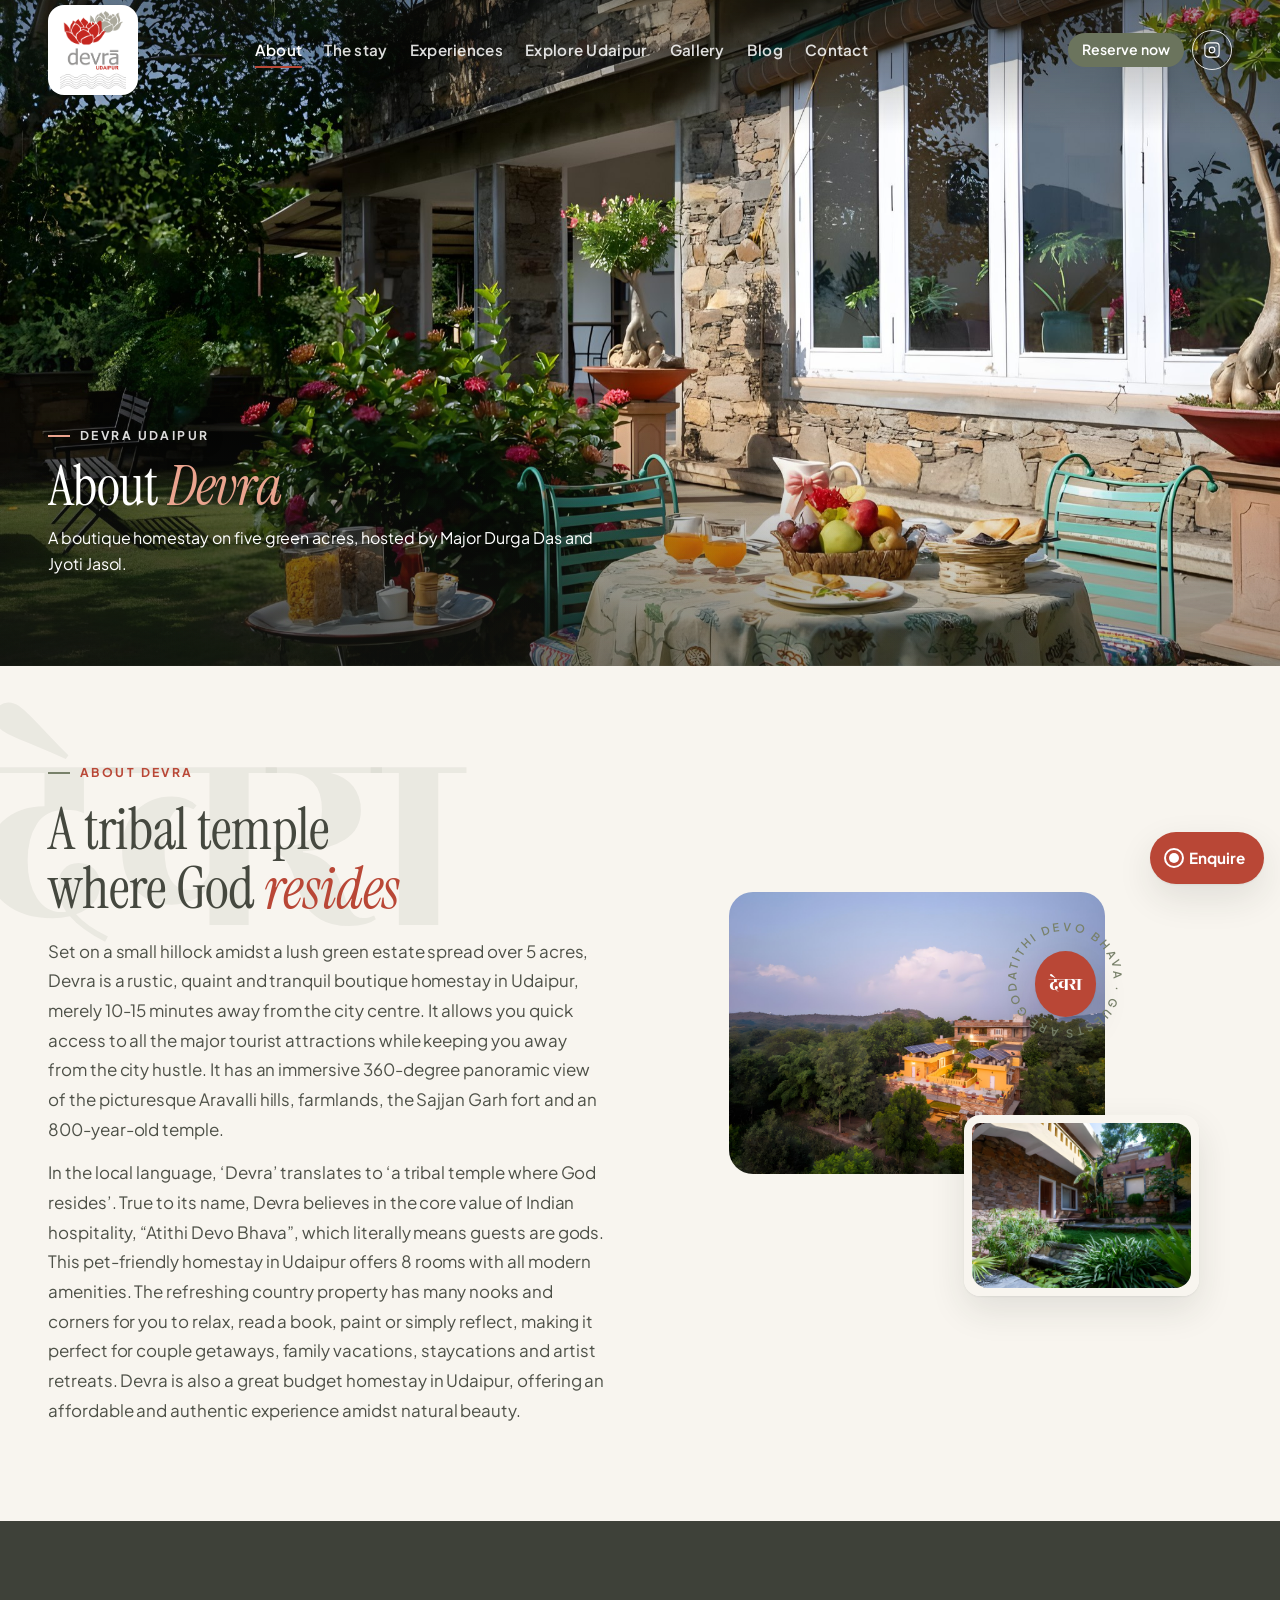
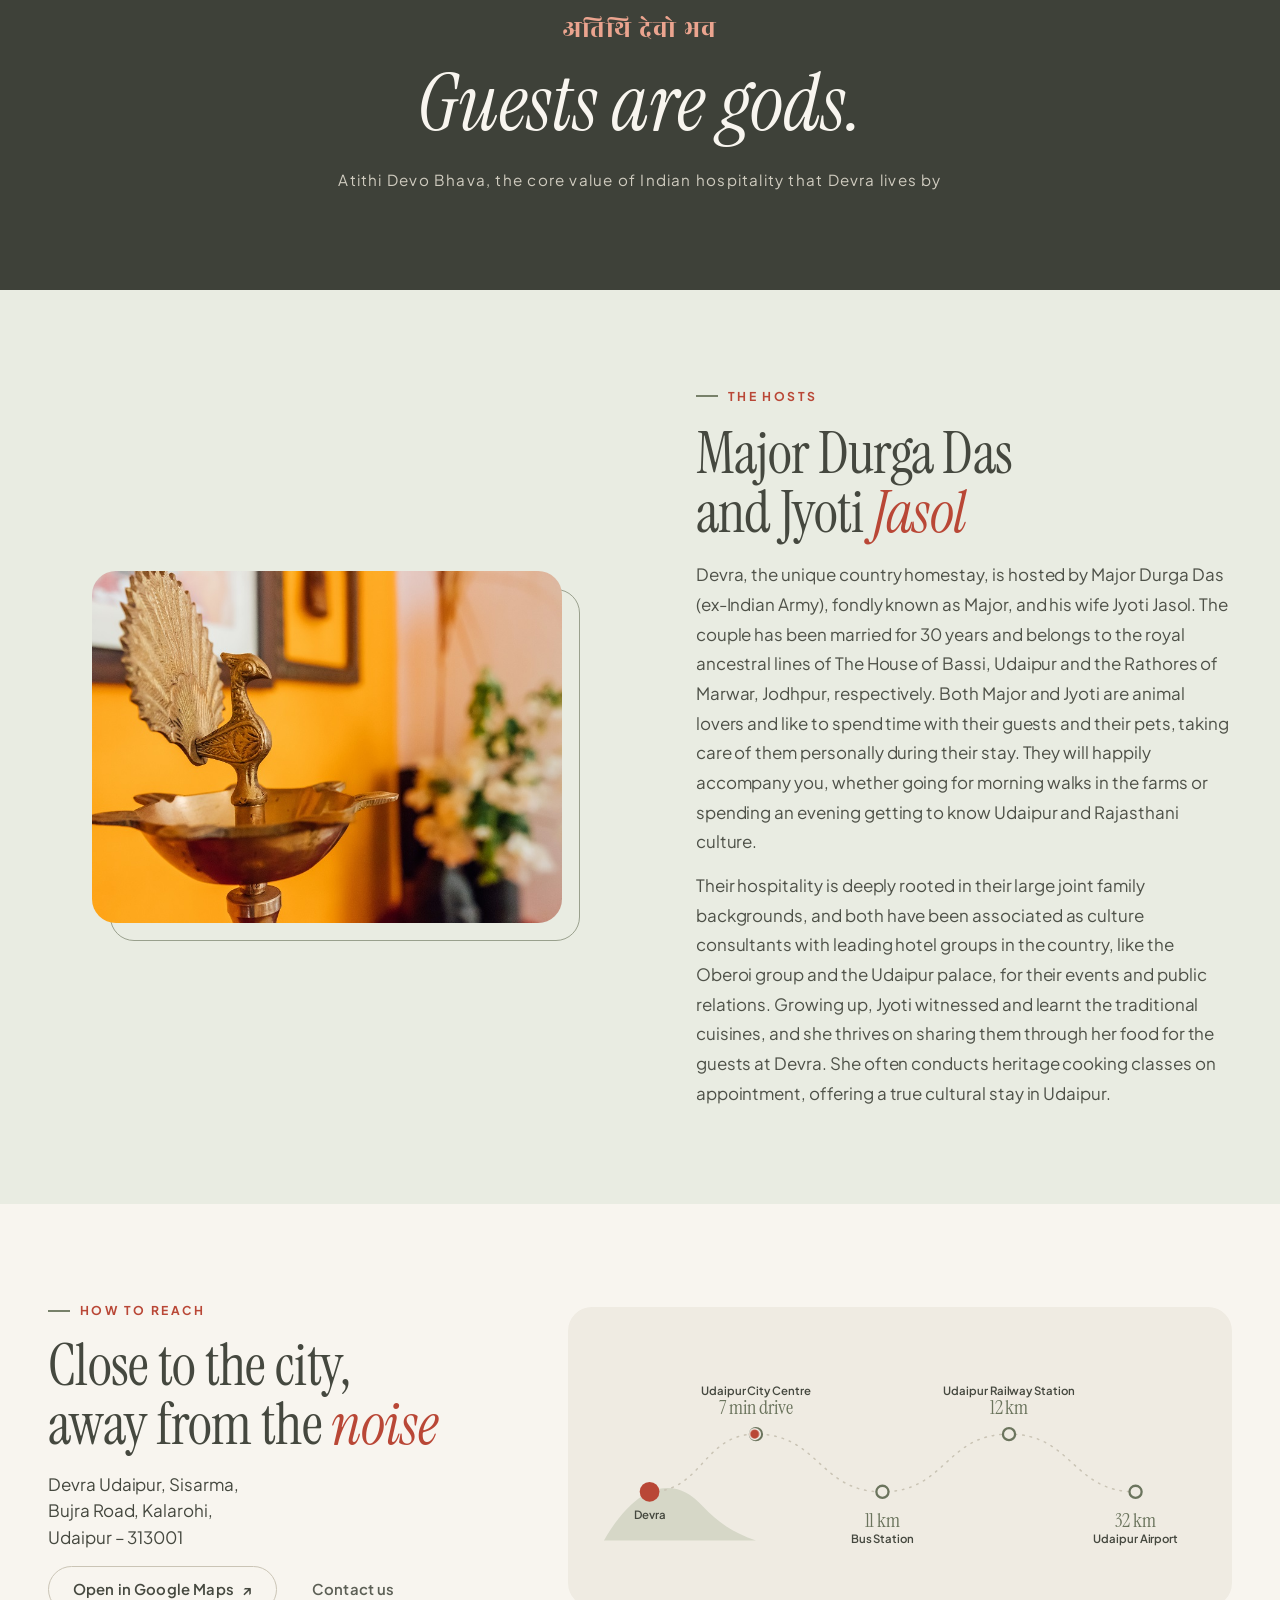
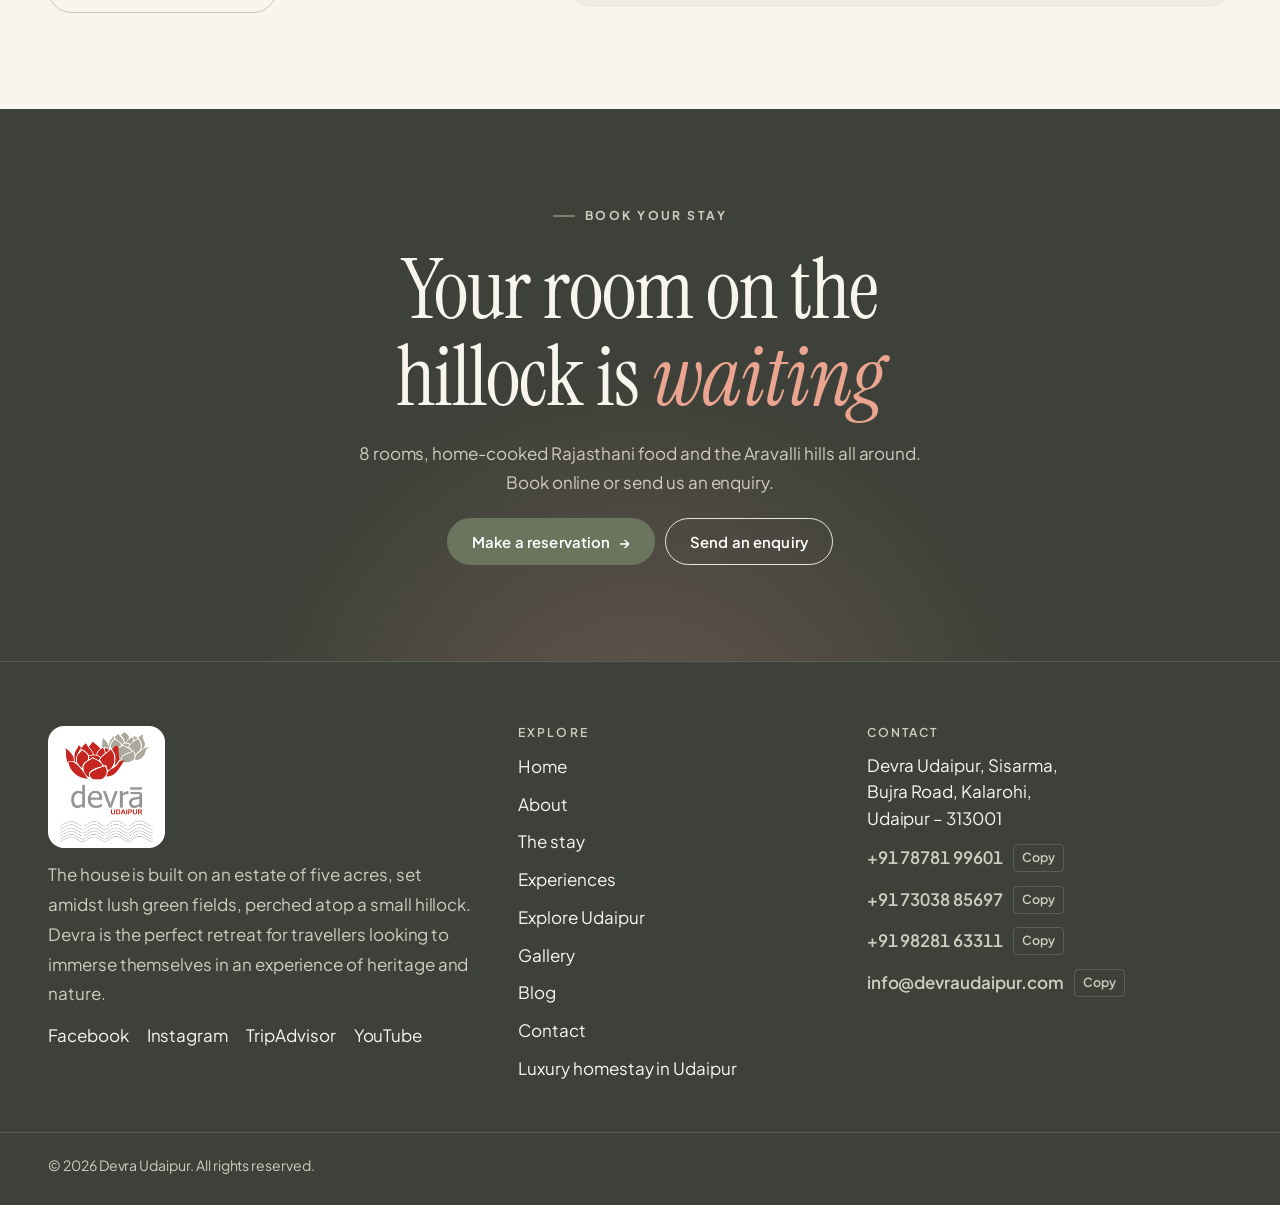
==== commit c359d982: "Image-first heroes, motion, SEO and Luxury homestay page Hero text moved to the bottom-left so photo" ====
--- a/about.html
+++ b/about.html
@@ -1,21 +1,39 @@
 <!doctype html>
-<html lang="en">
+<html lang="en-IN">
 <head>
 <meta charset="utf-8">
 <meta name="viewport" content="width=device-width,initial-scale=1,viewport-fit=cover">
-<title>About Devra · Devra Udaipur</title>
-<meta name="description" content="A boutique homestay on five green acres near Udaipur, hosted by Major Durga Das and Jyoti Jasol.">
+<title>About Devra – Boutique Homestay in Udaipur | Devra Udaipur</title>
+<meta name="description" content="Devra is a family-run boutique homestay on a 5-acre hillock in Udaipur, hosted by Major Durga Das (ex-Indian Army) and Jyoti Jasol. Atithi Devo Bhava: guests are gods.">
+<link rel="canonical" href="https://devraudaipur.in/about.html">
+<meta name="robots" content="index,follow,max-image-preview:large">
+<meta name="geo.region" content="IN-RJ">
+<meta name="geo.placename" content="Udaipur, Rajasthan, India">
+<meta property="og:type" content="website">
+<meta property="og:site_name" content="Devra Udaipur">
+<meta property="og:title" content="About Devra – Boutique Homestay in Udaipur | Devra Udaipur">
+<meta property="og:description" content="Devra is a family-run boutique homestay on a 5-acre hillock in Udaipur, hosted by Major Durga Das (ex-Indian Army) and Jyoti Jasol. Atithi Devo Bhava: guests are gods.">
+<meta property="og:url" content="https://devraudaipur.in/about.html">
+<meta property="og:image" content="https://devraudaipur.in/images/d-garden.jpg">
+<meta property="og:locale" content="en_IN">
+<meta name="twitter:card" content="summary_large_image">
+<meta name="twitter:title" content="About Devra – Boutique Homestay in Udaipur | Devra Udaipur">
+<meta name="twitter:description" content="Devra is a family-run boutique homestay on a 5-acre hillock in Udaipur, hosted by Major Durga Das (ex-Indian Army) and Jyoti Jasol. Atithi Devo Bhava: guests are gods.">
+<meta name="twitter:image" content="https://devraudaipur.in/images/d-garden.jpg">
+<meta name="theme-color" content="#F8F5EF">
 <link rel="icon" type="image/png" href="images/m-logo.png">
+<link rel="apple-touch-icon" href="images/m-logo.png">
 <link rel="preconnect" href="https://fonts.googleapis.com">
 <link rel="preconnect" href="https://fonts.gstatic.com" crossorigin>
 <link rel="stylesheet" href="https://fonts.googleapis.com/css2?family=Caveat:wght@400;500;600&family=Instrument+Serif:ital@0;1&family=Plus+Jakarta+Sans:wght@400;500;600;700&family=Rozha+One&display=swap">
 <style>:root{color-scheme:light;padding-top:env(safe-area-inset-top,0px);padding-bottom:env(safe-area-inset-bottom,0px)}body{margin:0;font:14px/1.4 system-ui,sans-serif}img{max-width:100%}[hidden]{display:none!important}</style>
 <link rel="stylesheet" href="site.css">
+<script type="application/ld+json">{"@context": "https://schema.org", "@type": "BreadcrumbList", "itemListElement": [{"@type": "ListItem", "position": 1, "name": "Home", "item": "https://devraudaipur.in/"}, {"@type": "ListItem", "position": 2, "name": "About", "item": "https://devraudaipur.in/about.html"}]}</script>
 </head>
 <body>
 <div class="curtain" id="curtain" aria-hidden="true"><div class="curtain-mark">Devra<small>Udaipur</small><span class="curtain-line"></span></div></div>
-<div id="app" data-page="about"></div>
-<noscript><p style="padding:24px">Please enable JavaScript to view this page.</p></noscript>
+<div id="app" data-page="about"><header class="site-head is-over tone-photo" id="site-head"><div class="wrap head-row"><a class="brand" href="./" aria-label="Devra Udaipur home"><span class="logo-plate"><img class="brand-logo" src="images/m-logo.png" alt="Devra Udaipur"></span></a><nav id="site-nav" class="site-nav" aria-label="Main"><a href="about.html" aria-current="page">About</a><a href="the-stay.html">The stay</a><a href="experiences.html">Experiences</a><a href="explore-udaipur.html">Explore Udaipur</a><a href="gallery.html">Gallery</a><a href="journal.html">Blog</a><a href="contact.html">Contact</a></nav><div class="head-actions"><a class="btn btn--primary btn--sm" href="https://www.secure-booking-engine.com/accounts/mJa2mGM072QL6Jv1PQn_Fw/properties/YCL864hEwW2Z-uip7zTu2Q/booking-engine/web/source/4wsctBw6Oq6j-g9XuxeRzQ/" target="_blank" rel="noopener">Reserve now</a><a class="ig-link" href="https://www.instagram.com/devraudaipur/" target="_blank" rel="noopener" aria-label="Devra Udaipur on Instagram"><svg viewBox="0 0 24 24" fill="none" stroke="currentColor" stroke-width="1.5" stroke-linecap="round" stroke-linejoin="round" aria-hidden="true"><path d="M7 2.5h10A4.5 4.5 0 0 1 21.5 7v10a4.5 4.5 0 0 1-4.5 4.5H7A4.5 4.5 0 0 1 2.5 17V7A4.5 4.5 0 0 1 7 2.5ZM15.8 12a3.8 3.8 0 1 1-7.6 0 3.8 3.8 0 0 1 7.6 0ZM17.4 6.6h.01"></path></svg></a><button class="menu-btn" type="button" data-act="menu" aria-expanded="false" aria-controls="site-nav">Menu</button></div></div></header><main id="main"><section class="hero hero--page hero--center hero--photo"><div class="hero-slides"><div class="slide is-on"><span class="pic"><img src="images/d-garden.jpg" alt="Garden breakfast by the stone house" decoding="async"></span></div></div><div class="hero-shade"></div><div class="wrap hero-content"><p class="eyebrow fade-in">Devra Udaipur</p><h1 class="rise"><span class="w"><span style="--i:0">About</span></span> <span class="w accent"><span style="--i:1">Devra</span></span></h1><p class="hero-sub fade-in">A boutique homestay on five green acres, hosted by Major Durga Das and Jyoti Jasol.</p></div></section><section class="band feature clip" id="about_devra"><span class="watermark deva" aria-hidden="true">देवरा</span><div class="wrap feature-grid"><div class="feature-copy" data-reveal="left"><p class="eyebrow">About Devra</p><h2>A tribal temple where God <em class="ital">resides</em></h2><div class="prose"><p>Set on a small hillock amidst a lush green estate spread over 5 acres, Devra is a rustic, quaint and tranquil boutique homestay in Udaipur, merely 10-15 minutes away from the city centre. It allows you quick access to all the major tourist attractions while keeping you away from the city hustle. It has an immersive 360-degree panoramic view of the picturesque Aravalli hills, farmlands, the Sajjan Garh fort and an 800-year-old temple.</p><p>In the local language, ‘Devra’ translates to ‘a tribal temple where God resides’. True to its name, Devra believes in the core value of Indian hospitality, “Atithi Devo Bhava”, which literally means guests are gods. This pet-friendly homestay in Udaipur offers 8 rooms with all modern amenities. The refreshing country property has many nooks and corners for you to relax, read a book, paint or simply reflect, making it perfect for couple getaways, family vacations, staycations and artist retreats. Devra is also a great budget homestay in Udaipur, offering an affordable and authentic experience amidst natural beauty.</p></div></div><div class="feature-media"><div class="collage"><div class="c1 parallax" data-reveal="scale"><span class="pic pic--wide"><img src="images/d-aerial.jpg" alt="Devra on its hillock at dusk" loading="lazy" decoding="async"></span></div><div class="c2" data-reveal="right"><span class="pic"><img src="images/d-lily-court.jpg" alt="Courtyard with a lily pond" loading="lazy" decoding="async"></span></div><div class="badge-spin" aria-hidden="true"><svg viewBox="0 0 120 120"><defs><path id="badge-circle" d="M60,60 m-46,0 a46,46 0 1,1 92,0 a46,46 0 1,1 -92,0"></path></defs><text><textPath href="#badge-circle" xlink:href="#badge-circle">Atithi Devo Bhava · Guests are gods · </textPath></text></svg><span class="core deva" lang="hi">देवरा</span></div></div></div></div></section><section class="band band--ink quote-band"><div class="wrap" data-reveal=""><blockquote><span class="deva" lang="hi">अतिथि देवो भव</span>Guests are gods.</blockquote><cite>Atithi Devo Bhava, the core value of Indian hospitality that Devra lives by</cite></div></section><section class="band feature clip feature--flip band--soft" id="about_hosts"><div class="wrap feature-grid"><div class="feature-copy" data-reveal="right"><p class="eyebrow">The hosts</p><h2>Major Durga Das and Jyoti <em class="ital">Jasol</em></h2><div class="prose"><p>Devra, the unique country homestay, is hosted by Major Durga Das (ex-Indian Army), fondly known as Major, and his wife Jyoti Jasol. The couple has been married for 30 years and belongs to the royal ancestral lines of The House of Bassi, Udaipur and the Rathores of Marwar, Jodhpur, respectively. Both Major and Jyoti are animal lovers and like to spend time with their guests and their pets, taking care of them personally during their stay. They will happily accompany you, whether going for morning walks in the farms or spending an evening getting to know Udaipur and Rajasthani culture.</p><p>Their hospitality is deeply rooted in their large joint family backgrounds, and both have been associated as culture consultants with leading hotel groups in the country, like the Oberoi group and the Udaipur palace, for their events and public relations. Growing up, Jyoti witnessed and learnt the traditional cuisines, and she thrives on sharing them through her food for the guests at Devra. She often conducts heritage cooking classes on appointment, offering a true cultural stay in Udaipur.</p></div></div><div class="feature-media"><div class="parallax" data-reveal="scale"><span class="pic pic--wide"><img src="images/x-04.jpg" alt="Brass peacock lamp" loading="lazy" decoding="async"></span></div></div></div></section><section class="band" id="reach"><div class="wrap route-grid"><div data-reveal="left"><p class="eyebrow">How to reach</p><h2>Close to the city, away from the <em class="ital">noise</em></h2><address>Devra Udaipur, Sisarma,<br>Bujra Road, Kalarohi,<br>Udaipur – 313001</address><div class="btn-row"><a class="btn btn--ghost" href="https://maps.google.com/?q=Devra+Udaipur" target="_blank" rel="noopener">Open in Google Maps <span class="arrow">↗</span></a><a class="btn btn--quiet" href="contact.html">Contact us</a></div></div><div class="route-card"><svg class="route-svg route-h" viewBox="0 0 780 300" role="img" aria-label="Distances from Devra: Udaipur City Centre 7 min drive, Bus Station 11 km, Udaipur Railway Station 12 km, Udaipur Airport 32 km"><path class="r-hill" d="M0,260 C40,190 90,170 130,215 C150,236 170,250 200,260 Z"></path><path class="r-base" d="M60,196 C130,196 130,120 200,120 C283.3333333333333,120 283.3333333333333,196 366.66666666666663,196 C449.99999999999994,196 449.99999999999994,120 533.3333333333333,120 C616.6666666666666,120 616.6666666666666,196 700,196"></path><path class="r-path" id="route-h-path" d="M60,196 C130,196 130,120 200,120 C283.3333333333333,120 283.3333333333333,196 366.66666666666663,196 C449.99999999999994,196 449.99999999999994,120 533.3333333333333,120 C616.6666666666666,120 616.6666666666666,196 700,196" pathLength="1"></path><g class="r-stop"><circle class="r-home" cx="60" cy="196" r="13"></circle><text class="r-label" x="60" y="232" text-anchor="middle">Devra</text></g><g class="r-stop"><circle class="r-node" cx="200" cy="120" r="8"></circle><text class="r-dist" x="200" y="94" text-anchor="middle">7 min drive</text><text class="r-label" x="200" y="68" text-anchor="middle">Udaipur City Centre</text></g><g class="r-stop"><circle class="r-node" cx="366.66666666666663" cy="196" r="8"></circle><text class="r-dist" x="366.66666666666663" y="242" text-anchor="middle">11 km</text><text class="r-label" x="366.66666666666663" y="264" text-anchor="middle">Bus Station</text></g><g class="r-stop"><circle class="r-node" cx="533.3333333333333" cy="120" r="8"></circle><text class="r-dist" x="533.3333333333333" y="94" text-anchor="middle">12 km</text><text class="r-label" x="533.3333333333333" y="68" text-anchor="middle">Udaipur Railway Station</text></g><g class="r-stop"><circle class="r-node" cx="700" cy="196" r="8"></circle><text class="r-dist" x="700" y="242" text-anchor="middle">32 km</text><text class="r-label" x="700" y="264" text-anchor="middle">Udaipur Airport</text></g></svg><svg class="route-svg route-v" viewBox="0 0 340 558" role="img" aria-label="Distances from Devra: Udaipur City Centre 7 min drive, Bus Station 11 km, Udaipur Railway Station 12 km, Udaipur Airport 32 km"><path class="r-hill" d="M0,120 C30,40 90,30 130,95 C140,110 150,120 160,120 Z"></path><path class="r-base" d="M60,60 C60,116 110,116 110,172 C110,228 60,228 60,284 C60,340 110,340 110,396 C110,452 60,452 60,508"></path><path class="r-path" id="route-v-path" d="M60,60 C60,116 110,116 110,172 C110,228 60,228 60,284 C60,340 110,340 110,396 C110,452 60,452 60,508" pathLength="1"></path><g class="r-stop"><circle class="r-home" cx="60" cy="60" r="13"></circle><text class="r-label" x="86" y="65" text-anchor="start">Devra</text></g><g class="r-stop"><circle class="r-node" cx="110" cy="172" r="8"></circle><text class="r-dist" x="132" y="180" text-anchor="start">7 min drive</text><text class="r-label" x="132" y="202" text-anchor="start">Udaipur City Centre</text></g><g class="r-stop"><circle class="r-node" cx="60" cy="284" r="8"></circle><text class="r-dist" x="82" y="292" text-anchor="start">11 km</text><text class="r-label" x="82" y="314" text-anchor="start">Bus Station</text></g><g class="r-stop"><circle class="r-node" cx="110" cy="396" r="8"></circle><text class="r-dist" x="132" y="404" text-anchor="start">12 km</text><text class="r-label" x="132" y="426" text-anchor="start">Udaipur Railway Station</text></g><g class="r-stop"><circle class="r-node" cx="60" cy="508" r="8"></circle><text class="r-dist" x="82" y="516" text-anchor="start">32 km</text><text class="r-label" x="82" y="538" text-anchor="start">Udaipur Airport</text></g></svg></div></div></section><section class="band band--ink book-band"><span class="sun-glow" aria-hidden="true"></span><div class="wrap" data-reveal=""><p class="eyebrow">Book your stay</p><h2>Your room on the hillock is <em class="ital">waiting</em></h2><p>8 rooms, home-cooked Rajasthani food and the Aravalli hills all around. Book online or send us an enquiry.</p><div class="btn-row"><a class="btn btn--haldi" href="https://www.secure-booking-engine.com/accounts/mJa2mGM072QL6Jv1PQn_Fw/properties/YCL864hEwW2Z-uip7zTu2Q/booking-engine/web/source/4wsctBw6Oq6j-g9XuxeRzQ/" target="_blank" rel="noopener">Make a reservation <span class="arrow">→</span></a><a class="btn btn--light" href="contact.html">Send an enquiry</a></div></div></section></main><footer class="site-foot"><div class="wrap foot-grid"><div><span class="logo-plate logo-plate--foot"><img class="foot-logo" src="images/m-logo.png" alt="Devra Udaipur" loading="lazy"></span><p>The house is built on an estate of five acres, set amidst lush green fields, perched atop a small hillock. Devra is the perfect retreat for travellers looking to immerse themselves in an experience of heritage and nature.</p><ul class="socials"><li><a href="https://www.facebook.com/DevraUdaipurRajasthan/" target="_blank" rel="noopener">Facebook</a></li><li><a href="https://www.instagram.com/devraudaipur/" target="_blank" rel="noopener">Instagram</a></li><li><a href="https://www.tripadvisor.in/Hotel_Review-g297672-d622398-Reviews-Devra_Udaipur-Udaipur_Udaipur_District_Rajasthan.html" target="_blank" rel="noopener">TripAdvisor</a></li><li><a href="https://www.youtube.com/channel/UCvgLNHc2MwSQ90xaG2vx3SA" target="_blank" rel="noopener">YouTube</a></li></ul></div><div><h3>Explore</h3><ul><li><a href="./">Home</a></li><li><a href="about.html">About</a></li><li><a href="the-stay.html">The stay</a></li><li><a href="experiences.html">Experiences</a></li><li><a href="explore-udaipur.html">Explore Udaipur</a></li><li><a href="gallery.html">Gallery</a></li><li><a href="journal.html">Blog</a></li><li><a href="contact.html">Contact</a></li><li><a href="luxury-homestay-udaipur.html">Luxury homestay in Udaipur</a></li></ul></div><div><h3>Contact</h3><address>Devra Udaipur, Sisarma,<br>Bujra Road, Kalarohi,<br>Udaipur – 313001</address><p class="copy-row"><span class="copy-val">+91 78781 99601</span><button type="button" class="copy-btn" data-act="copy" data-copy="+91 78781 99601">Copy</button></p><p class="copy-row"><span class="copy-val">+91 73038 85697</span><button type="button" class="copy-btn" data-act="copy" data-copy="+91 73038 85697">Copy</button></p><p class="copy-row"><span class="copy-val">+91 98281 63311</span><button type="button" class="copy-btn" data-act="copy" data-copy="+91 98281 63311">Copy</button></p><p class="copy-row"><span class="copy-val">info@devraudaipur.com</span><button type="button" class="copy-btn" data-act="copy" data-copy="info@devraudaipur.com">Copy</button></p></div></div><div class="wrap foot-base"><span>© 2026 Devra Udaipur. All rights reserved.</span></div></footer><a class="float-cta" href="contact.html"><span class="pulse" aria-hidden="true"></span>Enquire</a></div>
+<noscript><p style="padding:24px">Please enable JavaScript to see the full site.</p></noscript>
 <script src="site.js"></script>
 </body>
 </html>
--- a/site.css
+++ b/site.css
@@ -1041,3 +1041,157 @@
 @media (min-width:900px){ .stories-band .wrap{display:flex;align-items:center;gap:32px} .stories-head{flex-direction:column;align-items:flex-start;margin:0;flex:none} .stories{flex:1;justify-content:center} }
 .story{width:clamp(88px, 9.5vw, 116px)}
 @media (min-width:700px){ .sv-frame{width:min(calc(90vh * 4 / 5), 640px, 94vw);height:min(90vh, 800px)} }
+
+/* ===== v10: motion everywhere, illustrated places, framed notes, SEO page ===== */
+/* reveal on scroll, every browser (the old scroll-timeline reveals are switched off when JS motion runs) */
+.js-motion [data-reveal],.js-motion .stagger > *{animation:none!important;transition:opacity .9s var(--ease), transform 1.05s var(--ease);transition-delay:var(--d, 0ms)}
+.js-motion [data-reveal]:not(.in){opacity:0;transform:translateY(44px)}
+.js-motion [data-reveal="left"]:not(.in){transform:translateX(-56px)}
+.js-motion [data-reveal="right"]:not(.in){transform:translateX(56px)}
+.js-motion [data-reveal="scale"]:not(.in){transform:scale(.9)}
+.js-motion .stagger > *:not(.in){opacity:0;transform:translateY(40px) scale(.98)}
+/* photos open like a curtain as they arrive */
+.js-motion [data-reveal] .pic,.js-motion .stagger > * .pic{transition:clip-path 1.25s cubic-bezier(.7,0,.2,1) .12s}
+.js-motion [data-reveal]:not(.in) .pic,.js-motion .stagger > *:not(.in) .pic{clip-path:inset(100% 0 0 0)}
+.js-motion [data-reveal] .pic img,.js-motion .stagger > * .pic img{transition:transform 1.6s var(--ease) .1s}
+.js-motion [data-reveal]:not(.in) .pic img,.js-motion .stagger > *:not(.in) .pic img{transform:scale(1.18)}
+/* section heads: lines rise one after another, the lotus blooms */
+.js-motion .shead[data-reveal]:not(.in){opacity:1;transform:none}
+.js-motion .shead > *{transition:opacity .8s var(--ease), transform .9s var(--ease)}
+.js-motion .shead:not(.in) > *{opacity:0;transform:translateY(26px)}
+.shead > :nth-child(2){transition-delay:.08s} .shead > :nth-child(3){transition-delay:.18s} .shead > :nth-child(4){transition-delay:.26s}
+.js-motion .ornament .o-petal{transform-box:fill-box;transform-origin:50% 100%;transition:transform .9s cubic-bezier(.3,1.5,.5,1) .3s}
+.js-motion :not(.in) > .ornament .o-petal,.js-motion .shead:not(.in) .ornament .o-petal{transform:scale(0)}
+.js-motion .ornament .o-line{stroke-dasharray:60;transition:stroke-dashoffset 1s var(--ease) .2s}
+.js-motion .shead:not(.in) .ornament .o-line{stroke-dashoffset:60}
+/* numbered outlines draw in */
+.js-motion .nrow-copy .nnum{transition:opacity 1s var(--ease) .2s, letter-spacing 1.2s var(--ease) .2s}
+.js-motion .nrow-copy:not(.in) .nnum{opacity:0;letter-spacing:.2em}
+/* header gets slimmer once you scroll */
+.site-head .head-row{transition:min-height .4s var(--ease)}
+.site-head .brand-logo{transition:height .4s var(--ease)}
+.site-head.is-scrolled .head-row{min-height:76px}
+.site-head.is-scrolled .brand-logo{height:56px}
+.site-head.is-scrolled{box-shadow:0 8px 28px rgb(40 42 34 / .08)}
+@media (max-width:760px){ .site-head.is-scrolled .head-row{min-height:66px} .site-head.is-scrolled .brand-logo{height:48px} }
+.hero .hero-slides,.hero .hero-content{will-change:transform}
+/* scroll cue on the home hero */
+.hero--home .hero-content::after{content:"";display:block;width:26px;height:42px;margin:26px auto 0;border:2px solid rgb(255 255 255 / .7);border-radius:14px;background:radial-gradient(circle, #fff 0 3px, transparent 3.5px) 50% 8px / 6px 6px no-repeat;animation:cuemouse 2.2s var(--ease) infinite}
+@keyframes cuemouse{0%{background-position:50% 8px;opacity:1}70%{background-position:50% 22px;opacity:.2}100%{background-position:50% 8px;opacity:1}}
+@media (max-width:760px){ .hero--home .hero-content::after{display:none} }
+/* buttons: a soft sheen on hover */
+.btn--primary::after,.btn--haldi::after{content:"";position:absolute;top:0;bottom:0;left:-60%;width:40%;background:linear-gradient(100deg, transparent, rgb(255 255 255 / .35), transparent);transform:skewX(-20deg);transition:left .7s var(--ease)}
+.btn--primary:hover::after,.btn--haldi:hover::after{left:130%}
+/* story rings turn slowly, like Instagram */
+.story-ring{position:relative;background:none;isolation:isolate}
+.story-ring::before{content:"";position:absolute;inset:0;border-radius:50%;background:conic-gradient(from 0deg, var(--terra), #E9A18C, var(--sage), #C9D1B6, var(--terra));z-index:-1;animation:spin 7s linear infinite}
+.story:hover .story-ring::before{animation-duration:2.5s}
+/* cards and photos respond to the pointer */
+.suite,.gem,.tcard,.post-card.card,.place.card{will-change:transform}
+.g-item .pic img,.suite .pic img,.place .pic img{transition:transform 1.1s var(--ease)}
+.marquee-track{animation-duration:40s}
+@media (prefers-reduced-motion: reduce){ .story-ring::before{animation:none} .hero--home .hero-content::after{animation:none} }
+
+/* illustrated places (no photo yet) */
+.place-art{display:block;background:#F8EFE6}
+.place-art .scene{display:block;width:100%;height:100%}
+.place.card .place-art{aspect-ratio:16/10;border-radius:0}
+.scene .sc-sun{animation:sunpulse 6s ease-in-out infinite;transform-box:fill-box;transform-origin:center}
+@keyframes sunpulse{50%{transform:scale(1.08)}}
+.scene .sc-ripple{animation:ripple 5s ease-in-out infinite alternate}
+@keyframes ripple{to{transform:translateX(14px)}}
+.scene .sc-boat{animation:bob 3.4s ease-in-out infinite}
+@keyframes bob{50%{transform:translate(8px,-2px) rotate(-1.5deg)}}
+.scene .sc-flag{animation:flag 2.2s ease-in-out infinite;transform-box:fill-box;transform-origin:0 100%}
+@keyframes flag{50%{transform:skewY(-8deg)}}
+
+/* handwritten notes in picture frames: the guest's note itself, unchanged, behind glass */
+.notes{padding-top:34px;gap:clamp(44px, 5vw, 64px) clamp(26px, 3vw, 44px)}
+.note--scan{position:relative;padding:16px;border-radius:3px;background:linear-gradient(135deg, #7A4A22 0%, #A8743F 18%, #6B3E1B 38%, #B07B44 58%, #5E3416 80%, #8C5A2C 100%);box-shadow:inset 0 0 0 1px rgb(255 255 255 / .18), inset 0 0 0 5px rgb(0 0 0 / .14), 0 2px 4px rgb(40 42 34 / .2), 0 26px 50px rgb(40 42 34 / .3)}
+.note--scan::before{content:"";position:absolute;inset:9px;border:2px solid #D9B26A;border-radius:2px;box-shadow:inset 0 0 0 1px rgb(90 50 10 / .5), 0 0 0 1px rgb(255 240 200 / .35);pointer-events:none;z-index:1}
+.note--scan .tape{display:block;top:-30px;left:50%;width:76px;height:34px;background:none;box-shadow:none;transform:translateX(-50%);-webkit-mask:none;z-index:0}
+.note--scan .tape::before{content:"";position:absolute;left:0;right:0;top:4px;bottom:0;background:linear-gradient(var(--line), var(--line)) 0 0 / 0 0 no-repeat;border-left:1.5px solid #8C7A60;border-top:0;transform:none}
+.note--scan .tape::before,.note--scan .tape::after{border:0}
+.note--scan .tape::before{background:none;border-top:1.5px solid transparent}
+.note--scan .tape{background:linear-gradient(to bottom right, transparent 49%, #8C7A60 49.5% 51%, transparent 51.5%) left / 50% 100% no-repeat, linear-gradient(to bottom left, transparent 49%, #8C7A60 49.5% 51%, transparent 51.5%) right / 50% 100% no-repeat}
+.note--scan .tape::after{content:"";position:absolute;left:50%;top:-5px;width:10px;height:10px;margin-left:-5px;border-radius:50%;background:radial-gradient(circle at 35% 35%, #F2D9A0, #9C7330 60%, #5B3E12);box-shadow:0 1px 2px rgb(0 0 0 / .4)}
+.note--scan .note-open{position:relative;z-index:2;background:#FBF8F0;padding:clamp(12px, 2vw, 18px);box-shadow:inset 0 2px 10px rgb(60 40 20 / .22), inset 0 0 0 1px rgb(60 40 20 / .12)}
+.note--scan .pic{border-radius:0;box-shadow:0 1px 3px rgb(0 0 0 / .18)}
+.note--scan .pic img{object-fit:contain}
+.note--scan .note-open::after{content:"";position:absolute;inset:0;background:linear-gradient(125deg, rgb(255 255 255 / .22) 0%, transparent 32%, transparent 70%, rgb(255 255 255 / .08) 100%);pointer-events:none}
+.note--scan .note-who{position:relative;z-index:2;margin:14px auto 2px;width:max-content;max-width:100%;padding:6px 16px;border-radius:3px;background:linear-gradient(180deg, #F3DDA2, #C9A15A 55%, #E8CB86);box-shadow:inset 0 1px 0 rgb(255 255 255 / .6), 0 2px 4px rgb(0 0 0 / .3);text-align:center;align-items:center}
+.note--scan .note-who .hand{color:#3B2A12;font-size:1.3rem}
+.note--scan .note-who .hand::before{content:""}
+.note--scan .note-who small{color:#4A3820}
+.note--scan:hover{transform:rotate(0deg) translateY(-6px) scale(1.01)}
+
+/* luxury homestay (SEO) page */
+.lux-grid{display:grid;grid-template-columns:minmax(0,1fr) 320px;gap:clamp(30px, 5vw, 70px);align-items:start}
+.lux-article{max-width:none;font-size:1.08rem}
+.lux-article h2{font-size:clamp(2rem, 3.4vw, 2.7rem);margin-top:26px}
+.lux-article > h2:first-of-type{margin-top:0}
+.lux-article h3{font-size:clamp(1.45rem, 2vw, 1.75rem);margin-top:14px}
+.lux-article ul{padding-left:1.2em}
+.lux-aside{position:sticky;top:calc(var(--head-h) + 20px)}
+.lux-card{background:var(--surface);border:1px solid var(--line);border-radius:var(--r-lg);padding:24px;display:flex;flex-direction:column;gap:16px;box-shadow:var(--shadow)}
+.lux-facts{list-style:none;margin:0;padding:0;display:grid;grid-template-columns:1fr 1fr;gap:14px}
+.lux-facts li{display:flex;flex-direction:column;gap:2px}
+.lux-facts .fact-num{font-size:1.9rem}
+.lux-facts .fact-unit{font-size:1rem}
+.lux-addr{font-size:.9rem;color:var(--muted);line-height:1.5}
+@media (max-width:900px){ .lux-grid{grid-template-columns:1fr} .lux-aside{position:static} }
+.faq{max-width:860px;margin:0 auto;display:flex;flex-direction:column;gap:12px}
+.faq-item{background:var(--surface);border:1px solid var(--line);border-radius:var(--r-md);overflow:hidden}
+.faq-item summary{list-style:none;cursor:pointer;display:flex;align-items:center;justify-content:space-between;gap:16px;padding:18px 22px;font-weight:600;font-size:1.05rem}
+.faq-item summary::-webkit-details-marker{display:none}
+.faq-item summary i{width:14px;height:14px;flex:none;position:relative}
+.faq-item summary i::before,.faq-item summary i::after{content:"";position:absolute;left:0;right:0;top:6px;height:2px;background:var(--terra);transition:transform .3s var(--ease)}
+.faq-item summary i::after{transform:rotate(90deg)}
+.faq-item[open] summary i::after{transform:rotate(0deg)}
+.faq-a{padding:0 22px 20px;color:var(--ink-2);display:flex;flex-direction:column;gap:10px}
+.note--scan .tape::before{content:none}
+.note--scan:nth-child(n) .tape{background:linear-gradient(to bottom right, transparent 49%, #8C7A60 49.5% 51%, transparent 51.5%) left / 50% 100% no-repeat, linear-gradient(to bottom left, transparent 49%, #8C7A60 49.5% 51%, transparent 51.5%) right / 50% 100% no-repeat;left:50%;transform:translateX(-50%);box-shadow:none}
+
+/* ===== v11: image-first heroes. The photo fills the screen; the words sit small at the bottom-left ===== */
+.hero--home{min-height:100svh}
+.hero--page{min-height:clamp(480px, 74svh, 760px)}
+.hero--center .hero-content{align-items:flex-start;text-align:left;justify-content:flex-end}
+.hero--center .hero-content > *{margin-inline:0}
+.hero--center .eyebrow::after{display:none}
+.hero--center .btn-row{justify-content:flex-start}
+.hero .hero-content,.hero--page .hero-content{gap:12px;padding-top:calc(var(--head-h) + 40px);padding-bottom:clamp(36px, 5.5vw, 68px)}
+.hero--home .hero-content{padding-bottom:clamp(40px, 6vw, 76px)}
+.hero .hero-content > *{max-width:36rem}
+.hero h1,.hero--center h1{font-size:clamp(2.5rem, 4.6vw, 4.5rem);line-height:.98;max-width:13ch;letter-spacing:-.015em}
+.hero--page h1{font-size:clamp(2.4rem, 4.4vw, 4.2rem);max-width:14ch}
+.hero-sub{font-size:clamp(1rem, 1.25vw, 1.15rem);max-width:30rem}
+.hero .btn-row{margin-top:6px}
+.hero .btn{padding:.8rem 1.3rem}
+.hero--home .hero-content::after{display:none}
+/* light touch on the photo: only the top edge (for the menu) and the bottom-left corner (for the words) are darkened */
+.hero-shade{background:
+  linear-gradient(180deg, rgb(20 22 18 / .42) 0%, rgb(20 22 18 / 0) 20%),
+  radial-gradient(120% 75% at 0% 100%, rgb(20 22 18 / .72) 0%, rgb(20 22 18 / .38) 38%, rgb(20 22 18 / 0) 68%),
+  linear-gradient(0deg, rgb(20 22 18 / .35) 0%, rgb(20 22 18 / 0) 30%)}
+.hero h1,.hero-sub,.hero .eyebrow{text-shadow:0 2px 18px rgb(0 0 0 / .45)}
+/* slide caption and progress move to the bottom-right corner */
+.hero--home .hero-foot{left:auto;right:max(var(--gut), env(safe-area-inset-right,0px));bottom:clamp(40px, 6vw, 76px);align-items:flex-end;gap:12px}
+.hero--home .slide-cap{text-align:right;max-width:18rem;font-size:.85rem;letter-spacing:.08em;text-transform:uppercase;color:rgb(255 255 255 / .9);text-shadow:0 1px 8px rgb(0 0 0 / .5)}
+.hero--home .dots{gap:6px}
+.hero--home .dot{width:30px}
+@media (max-width:760px){
+  .hero .hero-content,.hero--page .hero-content{padding-bottom:30px}
+  .hero h1,.hero--center h1{font-size:clamp(2.2rem, 9vw, 2.9rem)}
+  .hero--page h1{font-size:clamp(2.1rem, 8.6vw, 2.7rem)}
+  .hero-shade{background:linear-gradient(180deg, rgb(20 22 18 / .45) 0%, rgb(20 22 18 / 0) 22%, rgb(20 22 18 / 0) 45%, rgb(20 22 18 / .78) 100%)}
+}
+/* the art hero (no photo) keeps its words low and left too */
+.hero--art .hero-content{padding-bottom:clamp(200px, 26vw, 320px)}
+.hero--art.hero--page .hero-content{padding-bottom:clamp(150px, 18vw, 220px)}
+/* photo band: same idea, the picture leads */
+.photo-band{align-items:flex-end;min-height:clamp(480px, 64vw, 720px)}
+.photo-band::after{background:radial-gradient(110% 80% at 0% 100%, rgb(20 22 18 / .7) 0%, rgb(20 22 18 / .3) 40%, rgb(20 22 18 / 0) 70%)}
+.photo-band-copy{max-width:30rem;margin-block:0 clamp(32px, 5vw, 64px);padding:0;background:none;border:0;-webkit-backdrop-filter:none;backdrop-filter:none}
+.photo-band-copy h2{font-size:clamp(2.2rem, 3.8vw, 3.4rem);text-shadow:0 2px 18px rgb(0 0 0 / .4)}
+.photo-band-copy p{text-shadow:0 1px 10px rgb(0 0 0 / .5)}
+@media (max-width:760px){ .hero .hero-content,.hero--page .hero-content{padding-bottom:92px} .hero--home .hero-content{padding-bottom:96px} }
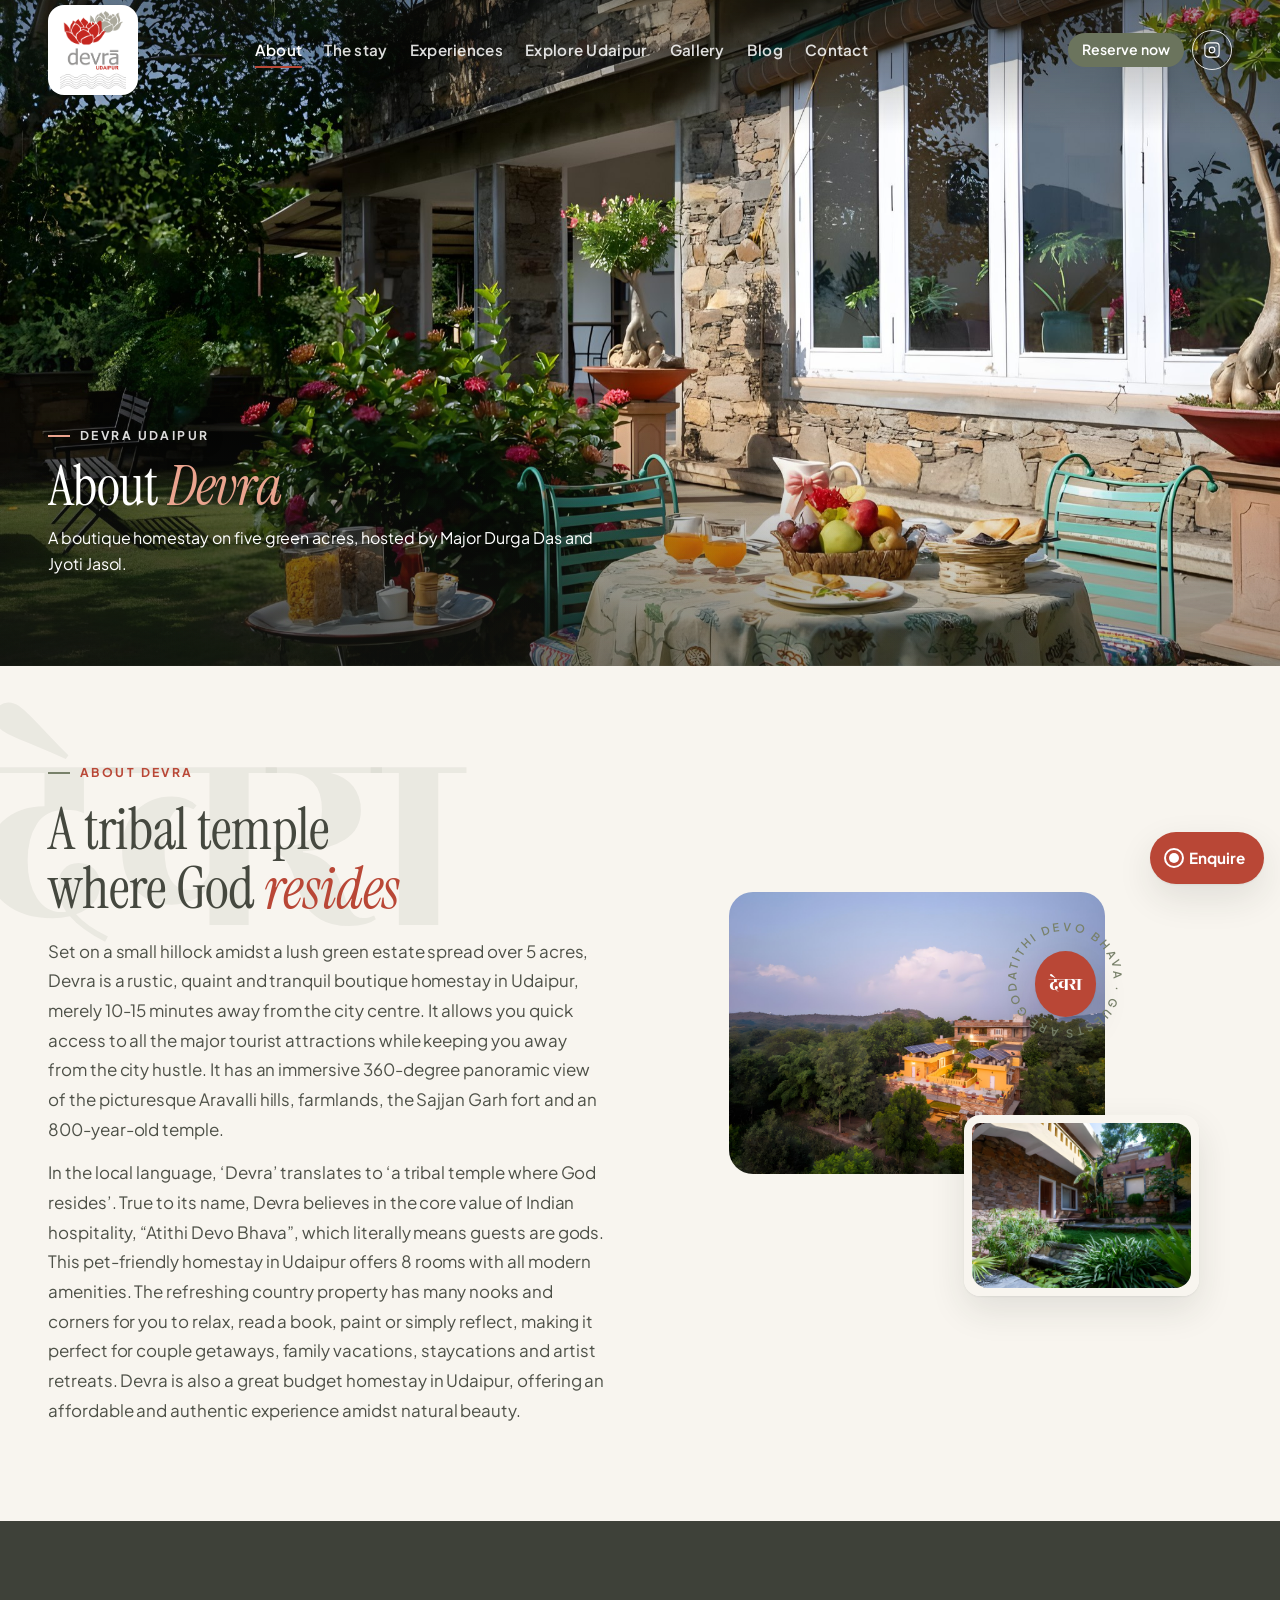
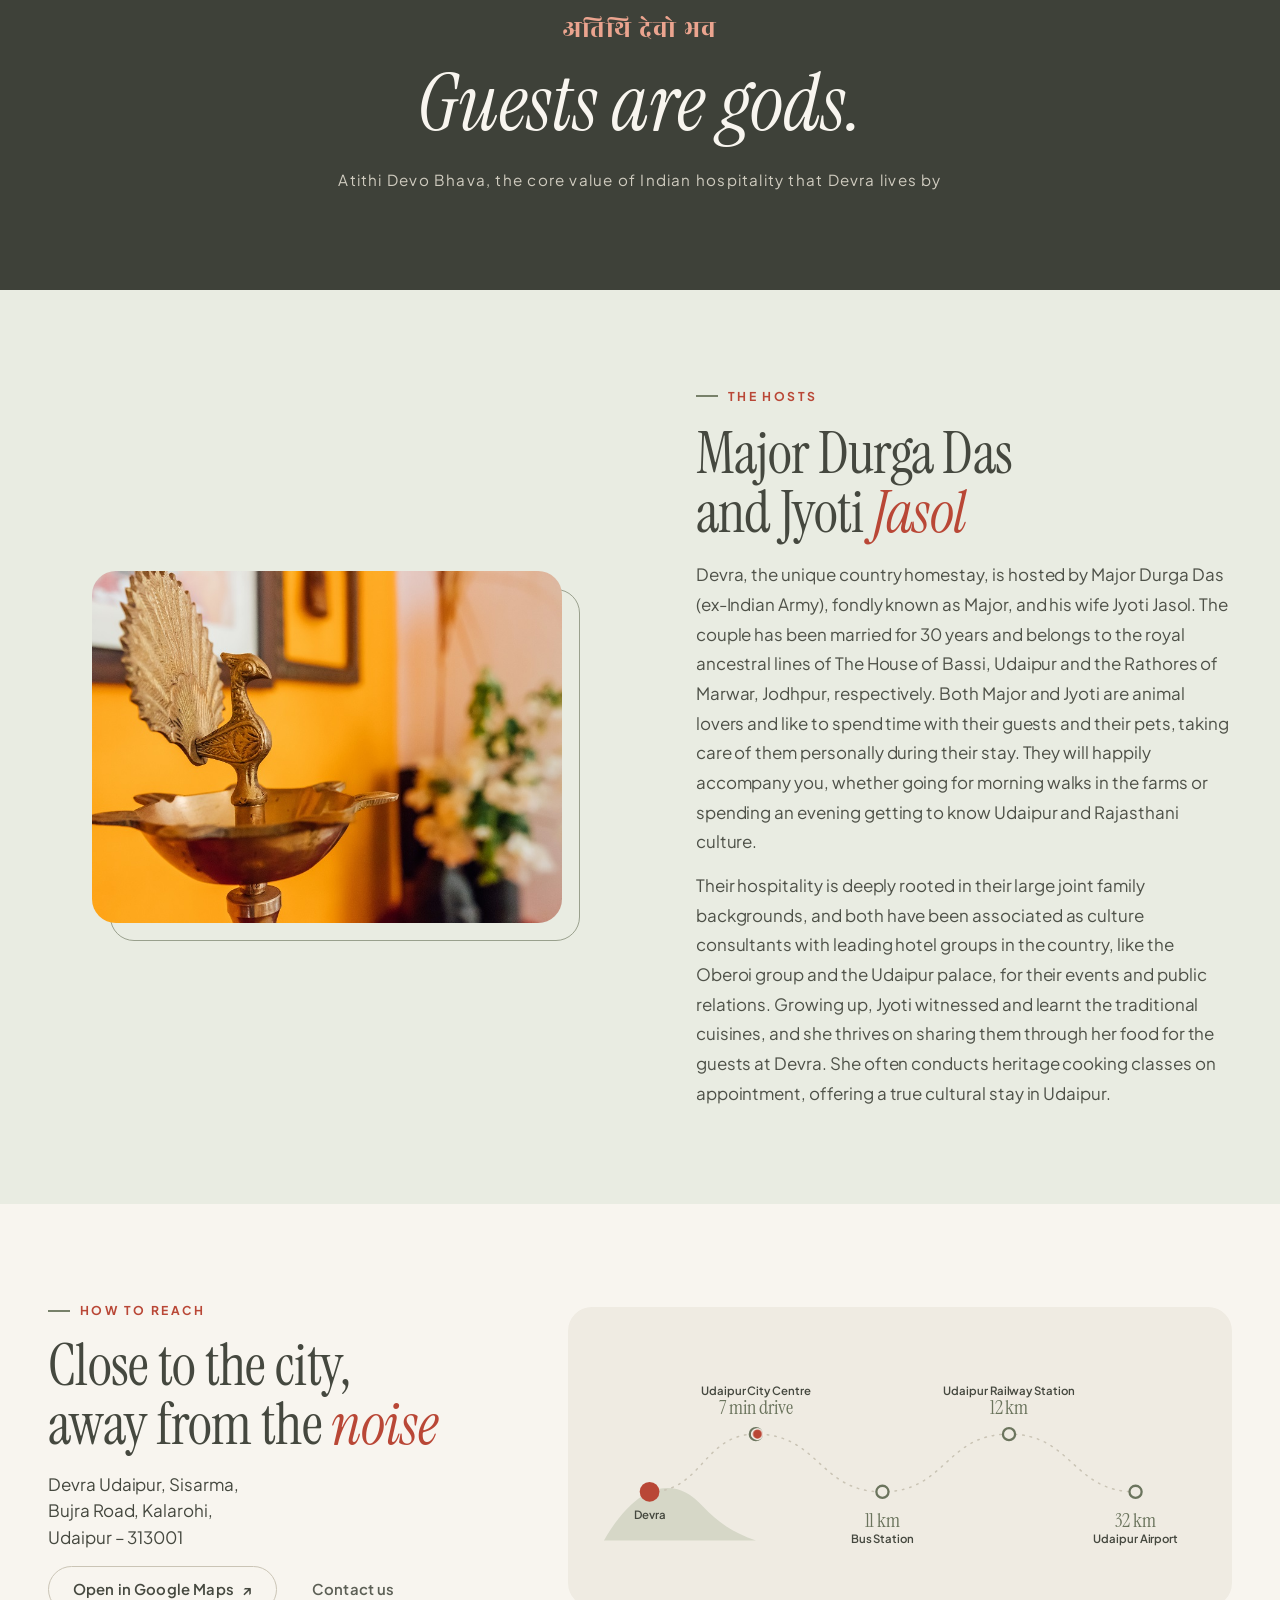
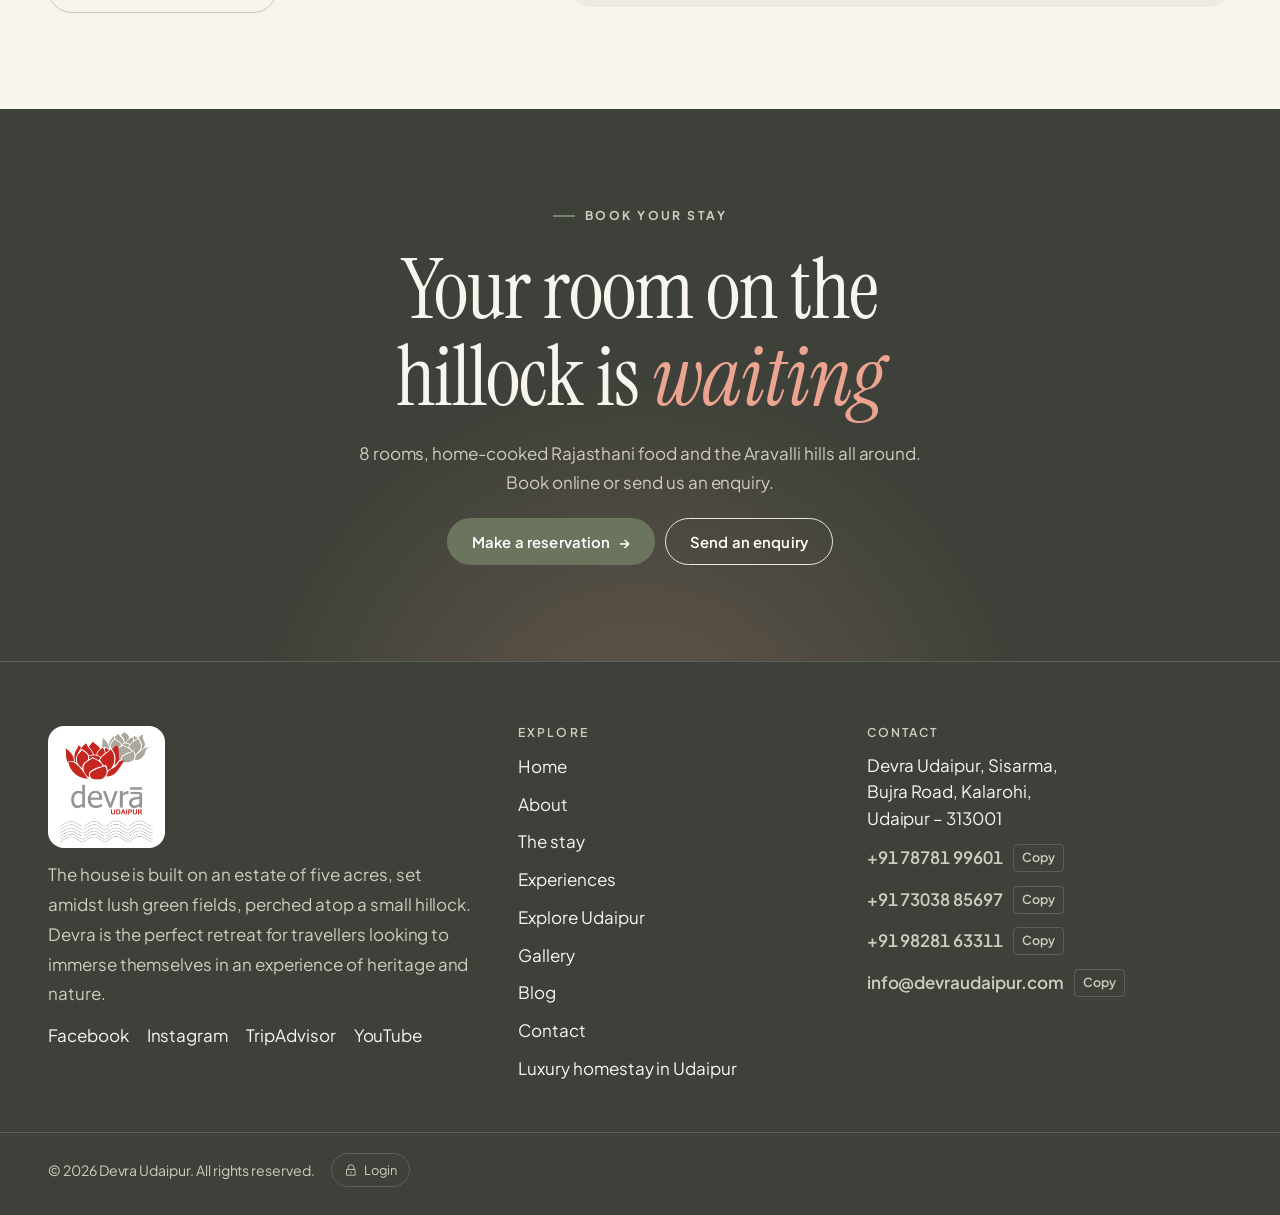
==== commit c6388c35: "Guest book on home page, footer Login button, more luxury/boutique stay keywords Co-Authored-By: Cla" ====
--- a/about.html
+++ b/about.html
@@ -32,7 +32,7 @@
 </head>
 <body>
 <div class="curtain" id="curtain" aria-hidden="true"><div class="curtain-mark">Devra<small>Udaipur</small><span class="curtain-line"></span></div></div>
-<div id="app" data-page="about"><header class="site-head is-over tone-photo" id="site-head"><div class="wrap head-row"><a class="brand" href="./" aria-label="Devra Udaipur home"><span class="logo-plate"><img class="brand-logo" src="images/m-logo.png" alt="Devra Udaipur"></span></a><nav id="site-nav" class="site-nav" aria-label="Main"><a href="about.html" aria-current="page">About</a><a href="the-stay.html">The stay</a><a href="experiences.html">Experiences</a><a href="explore-udaipur.html">Explore Udaipur</a><a href="gallery.html">Gallery</a><a href="journal.html">Blog</a><a href="contact.html">Contact</a></nav><div class="head-actions"><a class="btn btn--primary btn--sm" href="https://www.secure-booking-engine.com/accounts/mJa2mGM072QL6Jv1PQn_Fw/properties/YCL864hEwW2Z-uip7zTu2Q/booking-engine/web/source/4wsctBw6Oq6j-g9XuxeRzQ/" target="_blank" rel="noopener">Reserve now</a><a class="ig-link" href="https://www.instagram.com/devraudaipur/" target="_blank" rel="noopener" aria-label="Devra Udaipur on Instagram"><svg viewBox="0 0 24 24" fill="none" stroke="currentColor" stroke-width="1.5" stroke-linecap="round" stroke-linejoin="round" aria-hidden="true"><path d="M7 2.5h10A4.5 4.5 0 0 1 21.5 7v10a4.5 4.5 0 0 1-4.5 4.5H7A4.5 4.5 0 0 1 2.5 17V7A4.5 4.5 0 0 1 7 2.5ZM15.8 12a3.8 3.8 0 1 1-7.6 0 3.8 3.8 0 0 1 7.6 0ZM17.4 6.6h.01"></path></svg></a><button class="menu-btn" type="button" data-act="menu" aria-expanded="false" aria-controls="site-nav">Menu</button></div></div></header><main id="main"><section class="hero hero--page hero--center hero--photo"><div class="hero-slides"><div class="slide is-on"><span class="pic"><img src="images/d-garden.jpg" alt="Garden breakfast by the stone house" decoding="async"></span></div></div><div class="hero-shade"></div><div class="wrap hero-content"><p class="eyebrow fade-in">Devra Udaipur</p><h1 class="rise"><span class="w"><span style="--i:0">About</span></span> <span class="w accent"><span style="--i:1">Devra</span></span></h1><p class="hero-sub fade-in">A boutique homestay on five green acres, hosted by Major Durga Das and Jyoti Jasol.</p></div></section><section class="band feature clip" id="about_devra"><span class="watermark deva" aria-hidden="true">देवरा</span><div class="wrap feature-grid"><div class="feature-copy" data-reveal="left"><p class="eyebrow">About Devra</p><h2>A tribal temple where God <em class="ital">resides</em></h2><div class="prose"><p>Set on a small hillock amidst a lush green estate spread over 5 acres, Devra is a rustic, quaint and tranquil boutique homestay in Udaipur, merely 10-15 minutes away from the city centre. It allows you quick access to all the major tourist attractions while keeping you away from the city hustle. It has an immersive 360-degree panoramic view of the picturesque Aravalli hills, farmlands, the Sajjan Garh fort and an 800-year-old temple.</p><p>In the local language, ‘Devra’ translates to ‘a tribal temple where God resides’. True to its name, Devra believes in the core value of Indian hospitality, “Atithi Devo Bhava”, which literally means guests are gods. This pet-friendly homestay in Udaipur offers 8 rooms with all modern amenities. The refreshing country property has many nooks and corners for you to relax, read a book, paint or simply reflect, making it perfect for couple getaways, family vacations, staycations and artist retreats. Devra is also a great budget homestay in Udaipur, offering an affordable and authentic experience amidst natural beauty.</p></div></div><div class="feature-media"><div class="collage"><div class="c1 parallax" data-reveal="scale"><span class="pic pic--wide"><img src="images/d-aerial.jpg" alt="Devra on its hillock at dusk" loading="lazy" decoding="async"></span></div><div class="c2" data-reveal="right"><span class="pic"><img src="images/d-lily-court.jpg" alt="Courtyard with a lily pond" loading="lazy" decoding="async"></span></div><div class="badge-spin" aria-hidden="true"><svg viewBox="0 0 120 120"><defs><path id="badge-circle" d="M60,60 m-46,0 a46,46 0 1,1 92,0 a46,46 0 1,1 -92,0"></path></defs><text><textPath href="#badge-circle" xlink:href="#badge-circle">Atithi Devo Bhava · Guests are gods · </textPath></text></svg><span class="core deva" lang="hi">देवरा</span></div></div></div></div></section><section class="band band--ink quote-band"><div class="wrap" data-reveal=""><blockquote><span class="deva" lang="hi">अतिथि देवो भव</span>Guests are gods.</blockquote><cite>Atithi Devo Bhava, the core value of Indian hospitality that Devra lives by</cite></div></section><section class="band feature clip feature--flip band--soft" id="about_hosts"><div class="wrap feature-grid"><div class="feature-copy" data-reveal="right"><p class="eyebrow">The hosts</p><h2>Major Durga Das and Jyoti <em class="ital">Jasol</em></h2><div class="prose"><p>Devra, the unique country homestay, is hosted by Major Durga Das (ex-Indian Army), fondly known as Major, and his wife Jyoti Jasol. The couple has been married for 30 years and belongs to the royal ancestral lines of The House of Bassi, Udaipur and the Rathores of Marwar, Jodhpur, respectively. Both Major and Jyoti are animal lovers and like to spend time with their guests and their pets, taking care of them personally during their stay. They will happily accompany you, whether going for morning walks in the farms or spending an evening getting to know Udaipur and Rajasthani culture.</p><p>Their hospitality is deeply rooted in their large joint family backgrounds, and both have been associated as culture consultants with leading hotel groups in the country, like the Oberoi group and the Udaipur palace, for their events and public relations. Growing up, Jyoti witnessed and learnt the traditional cuisines, and she thrives on sharing them through her food for the guests at Devra. She often conducts heritage cooking classes on appointment, offering a true cultural stay in Udaipur.</p></div></div><div class="feature-media"><div class="parallax" data-reveal="scale"><span class="pic pic--wide"><img src="images/x-04.jpg" alt="Brass peacock lamp" loading="lazy" decoding="async"></span></div></div></div></section><section class="band" id="reach"><div class="wrap route-grid"><div data-reveal="left"><p class="eyebrow">How to reach</p><h2>Close to the city, away from the <em class="ital">noise</em></h2><address>Devra Udaipur, Sisarma,<br>Bujra Road, Kalarohi,<br>Udaipur – 313001</address><div class="btn-row"><a class="btn btn--ghost" href="https://maps.google.com/?q=Devra+Udaipur" target="_blank" rel="noopener">Open in Google Maps <span class="arrow">↗</span></a><a class="btn btn--quiet" href="contact.html">Contact us</a></div></div><div class="route-card"><svg class="route-svg route-h" viewBox="0 0 780 300" role="img" aria-label="Distances from Devra: Udaipur City Centre 7 min drive, Bus Station 11 km, Udaipur Railway Station 12 km, Udaipur Airport 32 km"><path class="r-hill" d="M0,260 C40,190 90,170 130,215 C150,236 170,250 200,260 Z"></path><path class="r-base" d="M60,196 C130,196 130,120 200,120 C283.3333333333333,120 283.3333333333333,196 366.66666666666663,196 C449.99999999999994,196 449.99999999999994,120 533.3333333333333,120 C616.6666666666666,120 616.6666666666666,196 700,196"></path><path class="r-path" id="route-h-path" d="M60,196 C130,196 130,120 200,120 C283.3333333333333,120 283.3333333333333,196 366.66666666666663,196 C449.99999999999994,196 449.99999999999994,120 533.3333333333333,120 C616.6666666666666,120 616.6666666666666,196 700,196" pathLength="1"></path><g class="r-stop"><circle class="r-home" cx="60" cy="196" r="13"></circle><text class="r-label" x="60" y="232" text-anchor="middle">Devra</text></g><g class="r-stop"><circle class="r-node" cx="200" cy="120" r="8"></circle><text class="r-dist" x="200" y="94" text-anchor="middle">7 min drive</text><text class="r-label" x="200" y="68" text-anchor="middle">Udaipur City Centre</text></g><g class="r-stop"><circle class="r-node" cx="366.66666666666663" cy="196" r="8"></circle><text class="r-dist" x="366.66666666666663" y="242" text-anchor="middle">11 km</text><text class="r-label" x="366.66666666666663" y="264" text-anchor="middle">Bus Station</text></g><g class="r-stop"><circle class="r-node" cx="533.3333333333333" cy="120" r="8"></circle><text class="r-dist" x="533.3333333333333" y="94" text-anchor="middle">12 km</text><text class="r-label" x="533.3333333333333" y="68" text-anchor="middle">Udaipur Railway Station</text></g><g class="r-stop"><circle class="r-node" cx="700" cy="196" r="8"></circle><text class="r-dist" x="700" y="242" text-anchor="middle">32 km</text><text class="r-label" x="700" y="264" text-anchor="middle">Udaipur Airport</text></g></svg><svg class="route-svg route-v" viewBox="0 0 340 558" role="img" aria-label="Distances from Devra: Udaipur City Centre 7 min drive, Bus Station 11 km, Udaipur Railway Station 12 km, Udaipur Airport 32 km"><path class="r-hill" d="M0,120 C30,40 90,30 130,95 C140,110 150,120 160,120 Z"></path><path class="r-base" d="M60,60 C60,116 110,116 110,172 C110,228 60,228 60,284 C60,340 110,340 110,396 C110,452 60,452 60,508"></path><path class="r-path" id="route-v-path" d="M60,60 C60,116 110,116 110,172 C110,228 60,228 60,284 C60,340 110,340 110,396 C110,452 60,452 60,508" pathLength="1"></path><g class="r-stop"><circle class="r-home" cx="60" cy="60" r="13"></circle><text class="r-label" x="86" y="65" text-anchor="start">Devra</text></g><g class="r-stop"><circle class="r-node" cx="110" cy="172" r="8"></circle><text class="r-dist" x="132" y="180" text-anchor="start">7 min drive</text><text class="r-label" x="132" y="202" text-anchor="start">Udaipur City Centre</text></g><g class="r-stop"><circle class="r-node" cx="60" cy="284" r="8"></circle><text class="r-dist" x="82" y="292" text-anchor="start">11 km</text><text class="r-label" x="82" y="314" text-anchor="start">Bus Station</text></g><g class="r-stop"><circle class="r-node" cx="110" cy="396" r="8"></circle><text class="r-dist" x="132" y="404" text-anchor="start">12 km</text><text class="r-label" x="132" y="426" text-anchor="start">Udaipur Railway Station</text></g><g class="r-stop"><circle class="r-node" cx="60" cy="508" r="8"></circle><text class="r-dist" x="82" y="516" text-anchor="start">32 km</text><text class="r-label" x="82" y="538" text-anchor="start">Udaipur Airport</text></g></svg></div></div></section><section class="band band--ink book-band"><span class="sun-glow" aria-hidden="true"></span><div class="wrap" data-reveal=""><p class="eyebrow">Book your stay</p><h2>Your room on the hillock is <em class="ital">waiting</em></h2><p>8 rooms, home-cooked Rajasthani food and the Aravalli hills all around. Book online or send us an enquiry.</p><div class="btn-row"><a class="btn btn--haldi" href="https://www.secure-booking-engine.com/accounts/mJa2mGM072QL6Jv1PQn_Fw/properties/YCL864hEwW2Z-uip7zTu2Q/booking-engine/web/source/4wsctBw6Oq6j-g9XuxeRzQ/" target="_blank" rel="noopener">Make a reservation <span class="arrow">→</span></a><a class="btn btn--light" href="contact.html">Send an enquiry</a></div></div></section></main><footer class="site-foot"><div class="wrap foot-grid"><div><span class="logo-plate logo-plate--foot"><img class="foot-logo" src="images/m-logo.png" alt="Devra Udaipur" loading="lazy"></span><p>The house is built on an estate of five acres, set amidst lush green fields, perched atop a small hillock. Devra is the perfect retreat for travellers looking to immerse themselves in an experience of heritage and nature.</p><ul class="socials"><li><a href="https://www.facebook.com/DevraUdaipurRajasthan/" target="_blank" rel="noopener">Facebook</a></li><li><a href="https://www.instagram.com/devraudaipur/" target="_blank" rel="noopener">Instagram</a></li><li><a href="https://www.tripadvisor.in/Hotel_Review-g297672-d622398-Reviews-Devra_Udaipur-Udaipur_Udaipur_District_Rajasthan.html" target="_blank" rel="noopener">TripAdvisor</a></li><li><a href="https://www.youtube.com/channel/UCvgLNHc2MwSQ90xaG2vx3SA" target="_blank" rel="noopener">YouTube</a></li></ul></div><div><h3>Explore</h3><ul><li><a href="./">Home</a></li><li><a href="about.html">About</a></li><li><a href="the-stay.html">The stay</a></li><li><a href="experiences.html">Experiences</a></li><li><a href="explore-udaipur.html">Explore Udaipur</a></li><li><a href="gallery.html">Gallery</a></li><li><a href="journal.html">Blog</a></li><li><a href="contact.html">Contact</a></li><li><a href="luxury-homestay-udaipur.html">Luxury homestay in Udaipur</a></li></ul></div><div><h3>Contact</h3><address>Devra Udaipur, Sisarma,<br>Bujra Road, Kalarohi,<br>Udaipur – 313001</address><p class="copy-row"><span class="copy-val">+91 78781 99601</span><button type="button" class="copy-btn" data-act="copy" data-copy="+91 78781 99601">Copy</button></p><p class="copy-row"><span class="copy-val">+91 73038 85697</span><button type="button" class="copy-btn" data-act="copy" data-copy="+91 73038 85697">Copy</button></p><p class="copy-row"><span class="copy-val">+91 98281 63311</span><button type="button" class="copy-btn" data-act="copy" data-copy="+91 98281 63311">Copy</button></p><p class="copy-row"><span class="copy-val">info@devraudaipur.com</span><button type="button" class="copy-btn" data-act="copy" data-copy="info@devraudaipur.com">Copy</button></p></div></div><div class="wrap foot-base"><span>© 2026 Devra Udaipur. All rights reserved.</span></div></footer><a class="float-cta" href="contact.html"><span class="pulse" aria-hidden="true"></span>Enquire</a></div>
+<div id="app" data-page="about"><header class="site-head is-over tone-photo" id="site-head"><div class="wrap head-row"><a class="brand" href="./" aria-label="Devra Udaipur home"><span class="logo-plate"><img class="brand-logo" src="images/m-logo.png" alt="Devra Udaipur"></span></a><nav id="site-nav" class="site-nav" aria-label="Main"><a href="about.html" aria-current="page">About</a><a href="the-stay.html">The stay</a><a href="experiences.html">Experiences</a><a href="explore-udaipur.html">Explore Udaipur</a><a href="gallery.html">Gallery</a><a href="journal.html">Blog</a><a href="contact.html">Contact</a></nav><div class="head-actions"><a class="btn btn--primary btn--sm" href="https://www.secure-booking-engine.com/accounts/mJa2mGM072QL6Jv1PQn_Fw/properties/YCL864hEwW2Z-uip7zTu2Q/booking-engine/web/source/4wsctBw6Oq6j-g9XuxeRzQ/" target="_blank" rel="noopener">Reserve now</a><a class="ig-link" href="https://www.instagram.com/devraudaipur/" target="_blank" rel="noopener" aria-label="Devra Udaipur on Instagram"><svg viewBox="0 0 24 24" fill="none" stroke="currentColor" stroke-width="1.5" stroke-linecap="round" stroke-linejoin="round" aria-hidden="true"><path d="M7 2.5h10A4.5 4.5 0 0 1 21.5 7v10a4.5 4.5 0 0 1-4.5 4.5H7A4.5 4.5 0 0 1 2.5 17V7A4.5 4.5 0 0 1 7 2.5ZM15.8 12a3.8 3.8 0 1 1-7.6 0 3.8 3.8 0 0 1 7.6 0ZM17.4 6.6h.01"></path></svg></a><button class="menu-btn" type="button" data-act="menu" aria-expanded="false" aria-controls="site-nav">Menu</button></div></div></header><main id="main"><section class="hero hero--page hero--center hero--photo"><div class="hero-slides"><div class="slide is-on"><span class="pic"><img src="images/d-garden.jpg" alt="Garden breakfast by the stone house" decoding="async"></span></div></div><div class="hero-shade"></div><div class="wrap hero-content"><p class="eyebrow fade-in">Devra Udaipur</p><h1 class="rise"><span class="w"><span style="--i:0">About</span></span> <span class="w accent"><span style="--i:1">Devra</span></span></h1><p class="hero-sub fade-in">A boutique homestay on five green acres, hosted by Major Durga Das and Jyoti Jasol.</p></div></section><section class="band feature clip" id="about_devra"><span class="watermark deva" aria-hidden="true">देवरा</span><div class="wrap feature-grid"><div class="feature-copy" data-reveal="left"><p class="eyebrow">About Devra</p><h2>A tribal temple where God <em class="ital">resides</em></h2><div class="prose"><p>Set on a small hillock amidst a lush green estate spread over 5 acres, Devra is a rustic, quaint and tranquil boutique homestay in Udaipur, merely 10-15 minutes away from the city centre. It allows you quick access to all the major tourist attractions while keeping you away from the city hustle. It has an immersive 360-degree panoramic view of the picturesque Aravalli hills, farmlands, the Sajjan Garh fort and an 800-year-old temple.</p><p>In the local language, ‘Devra’ translates to ‘a tribal temple where God resides’. True to its name, Devra believes in the core value of Indian hospitality, “Atithi Devo Bhava”, which literally means guests are gods. This pet-friendly homestay in Udaipur offers 8 rooms with all modern amenities. The refreshing country property has many nooks and corners for you to relax, read a book, paint or simply reflect, making it perfect for couple getaways, family vacations, staycations and artist retreats. Devra is also a great budget homestay in Udaipur, offering an affordable and authentic experience amidst natural beauty.</p></div></div><div class="feature-media"><div class="collage"><div class="c1 parallax" data-reveal="scale"><span class="pic pic--wide"><img src="images/d-aerial.jpg" alt="Devra on its hillock at dusk" loading="lazy" decoding="async"></span></div><div class="c2" data-reveal="right"><span class="pic"><img src="images/d-lily-court.jpg" alt="Courtyard with a lily pond" loading="lazy" decoding="async"></span></div><div class="badge-spin" aria-hidden="true"><svg viewBox="0 0 120 120"><defs><path id="badge-circle" d="M60,60 m-46,0 a46,46 0 1,1 92,0 a46,46 0 1,1 -92,0"></path></defs><text><textPath href="#badge-circle" xlink:href="#badge-circle">Atithi Devo Bhava · Guests are gods · </textPath></text></svg><span class="core deva" lang="hi">देवरा</span></div></div></div></div></section><section class="band band--ink quote-band"><div class="wrap" data-reveal=""><blockquote><span class="deva" lang="hi">अतिथि देवो भव</span>Guests are gods.</blockquote><cite>Atithi Devo Bhava, the core value of Indian hospitality that Devra lives by</cite></div></section><section class="band feature clip feature--flip band--soft" id="about_hosts"><div class="wrap feature-grid"><div class="feature-copy" data-reveal="right"><p class="eyebrow">The hosts</p><h2>Major Durga Das and Jyoti <em class="ital">Jasol</em></h2><div class="prose"><p>Devra, the unique country homestay, is hosted by Major Durga Das (ex-Indian Army), fondly known as Major, and his wife Jyoti Jasol. The couple has been married for 30 years and belongs to the royal ancestral lines of The House of Bassi, Udaipur and the Rathores of Marwar, Jodhpur, respectively. Both Major and Jyoti are animal lovers and like to spend time with their guests and their pets, taking care of them personally during their stay. They will happily accompany you, whether going for morning walks in the farms or spending an evening getting to know Udaipur and Rajasthani culture.</p><p>Their hospitality is deeply rooted in their large joint family backgrounds, and both have been associated as culture consultants with leading hotel groups in the country, like the Oberoi group and the Udaipur palace, for their events and public relations. Growing up, Jyoti witnessed and learnt the traditional cuisines, and she thrives on sharing them through her food for the guests at Devra. She often conducts heritage cooking classes on appointment, offering a true cultural stay in Udaipur.</p></div></div><div class="feature-media"><div class="parallax" data-reveal="scale"><span class="pic pic--wide"><img src="images/x-04.jpg" alt="Brass peacock lamp" loading="lazy" decoding="async"></span></div></div></div></section><section class="band" id="reach"><div class="wrap route-grid"><div data-reveal="left"><p class="eyebrow">How to reach</p><h2>Close to the city, away from the <em class="ital">noise</em></h2><address>Devra Udaipur, Sisarma,<br>Bujra Road, Kalarohi,<br>Udaipur – 313001</address><div class="btn-row"><a class="btn btn--ghost" href="https://maps.google.com/?q=Devra+Udaipur" target="_blank" rel="noopener">Open in Google Maps <span class="arrow">↗</span></a><a class="btn btn--quiet" href="contact.html">Contact us</a></div></div><div class="route-card"><svg class="route-svg route-h" viewBox="0 0 780 300" role="img" aria-label="Distances from Devra: Udaipur City Centre 7 min drive, Bus Station 11 km, Udaipur Railway Station 12 km, Udaipur Airport 32 km"><path class="r-hill" d="M0,260 C40,190 90,170 130,215 C150,236 170,250 200,260 Z"></path><path class="r-base" d="M60,196 C130,196 130,120 200,120 C283.3333333333333,120 283.3333333333333,196 366.66666666666663,196 C449.99999999999994,196 449.99999999999994,120 533.3333333333333,120 C616.6666666666666,120 616.6666666666666,196 700,196"></path><path class="r-path" id="route-h-path" d="M60,196 C130,196 130,120 200,120 C283.3333333333333,120 283.3333333333333,196 366.66666666666663,196 C449.99999999999994,196 449.99999999999994,120 533.3333333333333,120 C616.6666666666666,120 616.6666666666666,196 700,196" pathLength="1"></path><g class="r-stop"><circle class="r-home" cx="60" cy="196" r="13"></circle><text class="r-label" x="60" y="232" text-anchor="middle">Devra</text></g><g class="r-stop"><circle class="r-node" cx="200" cy="120" r="8"></circle><text class="r-dist" x="200" y="94" text-anchor="middle">7 min drive</text><text class="r-label" x="200" y="68" text-anchor="middle">Udaipur City Centre</text></g><g class="r-stop"><circle class="r-node" cx="366.66666666666663" cy="196" r="8"></circle><text class="r-dist" x="366.66666666666663" y="242" text-anchor="middle">11 km</text><text class="r-label" x="366.66666666666663" y="264" text-anchor="middle">Bus Station</text></g><g class="r-stop"><circle class="r-node" cx="533.3333333333333" cy="120" r="8"></circle><text class="r-dist" x="533.3333333333333" y="94" text-anchor="middle">12 km</text><text class="r-label" x="533.3333333333333" y="68" text-anchor="middle">Udaipur Railway Station</text></g><g class="r-stop"><circle class="r-node" cx="700" cy="196" r="8"></circle><text class="r-dist" x="700" y="242" text-anchor="middle">32 km</text><text class="r-label" x="700" y="264" text-anchor="middle">Udaipur Airport</text></g></svg><svg class="route-svg route-v" viewBox="0 0 340 558" role="img" aria-label="Distances from Devra: Udaipur City Centre 7 min drive, Bus Station 11 km, Udaipur Railway Station 12 km, Udaipur Airport 32 km"><path class="r-hill" d="M0,120 C30,40 90,30 130,95 C140,110 150,120 160,120 Z"></path><path class="r-base" d="M60,60 C60,116 110,116 110,172 C110,228 60,228 60,284 C60,340 110,340 110,396 C110,452 60,452 60,508"></path><path class="r-path" id="route-v-path" d="M60,60 C60,116 110,116 110,172 C110,228 60,228 60,284 C60,340 110,340 110,396 C110,452 60,452 60,508" pathLength="1"></path><g class="r-stop"><circle class="r-home" cx="60" cy="60" r="13"></circle><text class="r-label" x="86" y="65" text-anchor="start">Devra</text></g><g class="r-stop"><circle class="r-node" cx="110" cy="172" r="8"></circle><text class="r-dist" x="132" y="180" text-anchor="start">7 min drive</text><text class="r-label" x="132" y="202" text-anchor="start">Udaipur City Centre</text></g><g class="r-stop"><circle class="r-node" cx="60" cy="284" r="8"></circle><text class="r-dist" x="82" y="292" text-anchor="start">11 km</text><text class="r-label" x="82" y="314" text-anchor="start">Bus Station</text></g><g class="r-stop"><circle class="r-node" cx="110" cy="396" r="8"></circle><text class="r-dist" x="132" y="404" text-anchor="start">12 km</text><text class="r-label" x="132" y="426" text-anchor="start">Udaipur Railway Station</text></g><g class="r-stop"><circle class="r-node" cx="60" cy="508" r="8"></circle><text class="r-dist" x="82" y="516" text-anchor="start">32 km</text><text class="r-label" x="82" y="538" text-anchor="start">Udaipur Airport</text></g></svg></div></div></section><section class="band band--ink book-band"><span class="sun-glow" aria-hidden="true"></span><div class="wrap" data-reveal=""><p class="eyebrow">Book your stay</p><h2>Your room on the hillock is <em class="ital">waiting</em></h2><p>8 rooms, home-cooked Rajasthani food and the Aravalli hills all around. Book online or send us an enquiry.</p><div class="btn-row"><a class="btn btn--haldi" href="https://www.secure-booking-engine.com/accounts/mJa2mGM072QL6Jv1PQn_Fw/properties/YCL864hEwW2Z-uip7zTu2Q/booking-engine/web/source/4wsctBw6Oq6j-g9XuxeRzQ/" target="_blank" rel="noopener">Make a reservation <span class="arrow">→</span></a><a class="btn btn--light" href="contact.html">Send an enquiry</a></div></div></section></main><footer class="site-foot"><div class="wrap foot-grid"><div><span class="logo-plate logo-plate--foot"><img class="foot-logo" src="images/m-logo.png" alt="Devra Udaipur" loading="lazy"></span><p>The house is built on an estate of five acres, set amidst lush green fields, perched atop a small hillock. Devra is the perfect retreat for travellers looking to immerse themselves in an experience of heritage and nature.</p><ul class="socials"><li><a href="https://www.facebook.com/DevraUdaipurRajasthan/" target="_blank" rel="noopener">Facebook</a></li><li><a href="https://www.instagram.com/devraudaipur/" target="_blank" rel="noopener">Instagram</a></li><li><a href="https://www.tripadvisor.in/Hotel_Review-g297672-d622398-Reviews-Devra_Udaipur-Udaipur_Udaipur_District_Rajasthan.html" target="_blank" rel="noopener">TripAdvisor</a></li><li><a href="https://www.youtube.com/channel/UCvgLNHc2MwSQ90xaG2vx3SA" target="_blank" rel="noopener">YouTube</a></li></ul></div><div><h3>Explore</h3><ul><li><a href="./">Home</a></li><li><a href="about.html">About</a></li><li><a href="the-stay.html">The stay</a></li><li><a href="experiences.html">Experiences</a></li><li><a href="explore-udaipur.html">Explore Udaipur</a></li><li><a href="gallery.html">Gallery</a></li><li><a href="journal.html">Blog</a></li><li><a href="contact.html">Contact</a></li><li><a href="luxury-homestay-udaipur.html">Luxury homestay in Udaipur</a></li></ul></div><div><h3>Contact</h3><address>Devra Udaipur, Sisarma,<br>Bujra Road, Kalarohi,<br>Udaipur – 313001</address><p class="copy-row"><span class="copy-val">+91 78781 99601</span><button type="button" class="copy-btn" data-act="copy" data-copy="+91 78781 99601">Copy</button></p><p class="copy-row"><span class="copy-val">+91 73038 85697</span><button type="button" class="copy-btn" data-act="copy" data-copy="+91 73038 85697">Copy</button></p><p class="copy-row"><span class="copy-val">+91 98281 63311</span><button type="button" class="copy-btn" data-act="copy" data-copy="+91 98281 63311">Copy</button></p><p class="copy-row"><span class="copy-val">info@devraudaipur.com</span><button type="button" class="copy-btn" data-act="copy" data-copy="info@devraudaipur.com">Copy</button></p></div></div><div class="wrap foot-base"><span>© 2026 Devra Udaipur. All rights reserved.</span><a class="login-btn" href="https://claude.ai/artifact/82bbqpzBLtivKbArcMnhde#admin" target="_blank" rel="noopener" aria-label="Admin login"><svg viewBox="0 0 24 24" fill="none" stroke="currentColor" stroke-width="1.5" stroke-linecap="round" stroke-linejoin="round" aria-hidden="true"><path d="M7 11V8a5 5 0 0 1 10 0v3M5 11h14v10H5zM12 15v2.5"></path></svg><span>Login</span></a></div></footer><a class="float-cta" href="contact.html"><span class="pulse" aria-hidden="true"></span>Enquire</a></div>
 <noscript><p style="padding:24px">Please enable JavaScript to see the full site.</p></noscript>
 <script src="site.js"></script>
 </body>
--- a/site.css
+++ b/site.css
@@ -1195,3 +1195,11 @@
 .photo-band-copy h2{font-size:clamp(2.2rem, 3.8vw, 3.4rem);text-shadow:0 2px 18px rgb(0 0 0 / .4)}
 .photo-band-copy p{text-shadow:0 1px 10px rgb(0 0 0 / .5)}
 @media (max-width:760px){ .hero .hero-content,.hero--page .hero-content{padding-bottom:92px} .hero--home .hero-content{padding-bottom:96px} }
+
+/* footer login, guest-book illustration */
+.login-btn{display:inline-flex;align-items:center;gap:6px;padding:5px 12px;border:1px solid var(--band-line);border-radius:999px;font-size:.8rem;color:var(--band-muted)!important;text-decoration:none!important;transition:background .2s,color .2s,border-color .2s}
+.login-btn svg{width:14px;height:14px}
+.login-btn:hover{background:rgb(255 255 255 / .08);color:var(--band-ink)!important;border-color:var(--band-muted)}
+.note-art{display:block;width:100%;height:auto;box-shadow:0 1px 3px rgb(0 0 0 / .18)}
+.note--art .note-open{display:block;cursor:default}
+.foot-base{justify-content:flex-start;align-items:center;gap:16px}
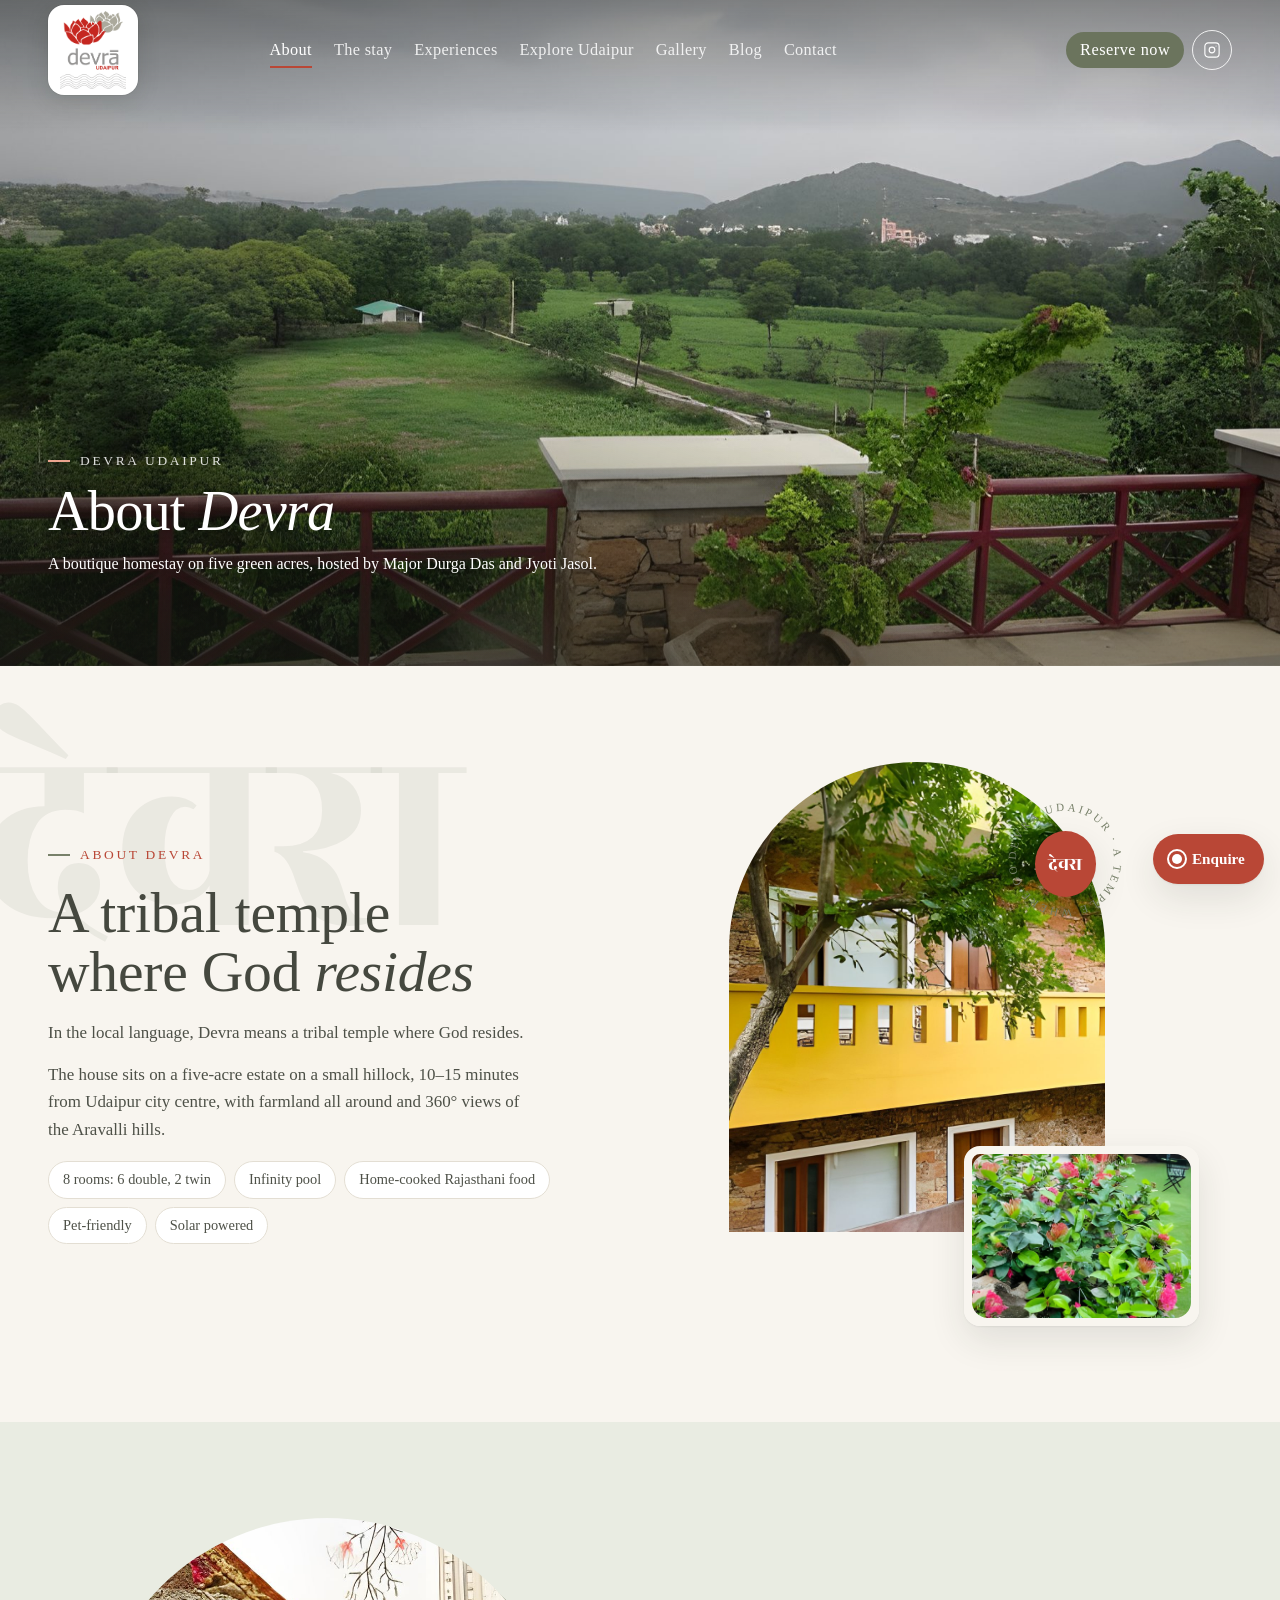
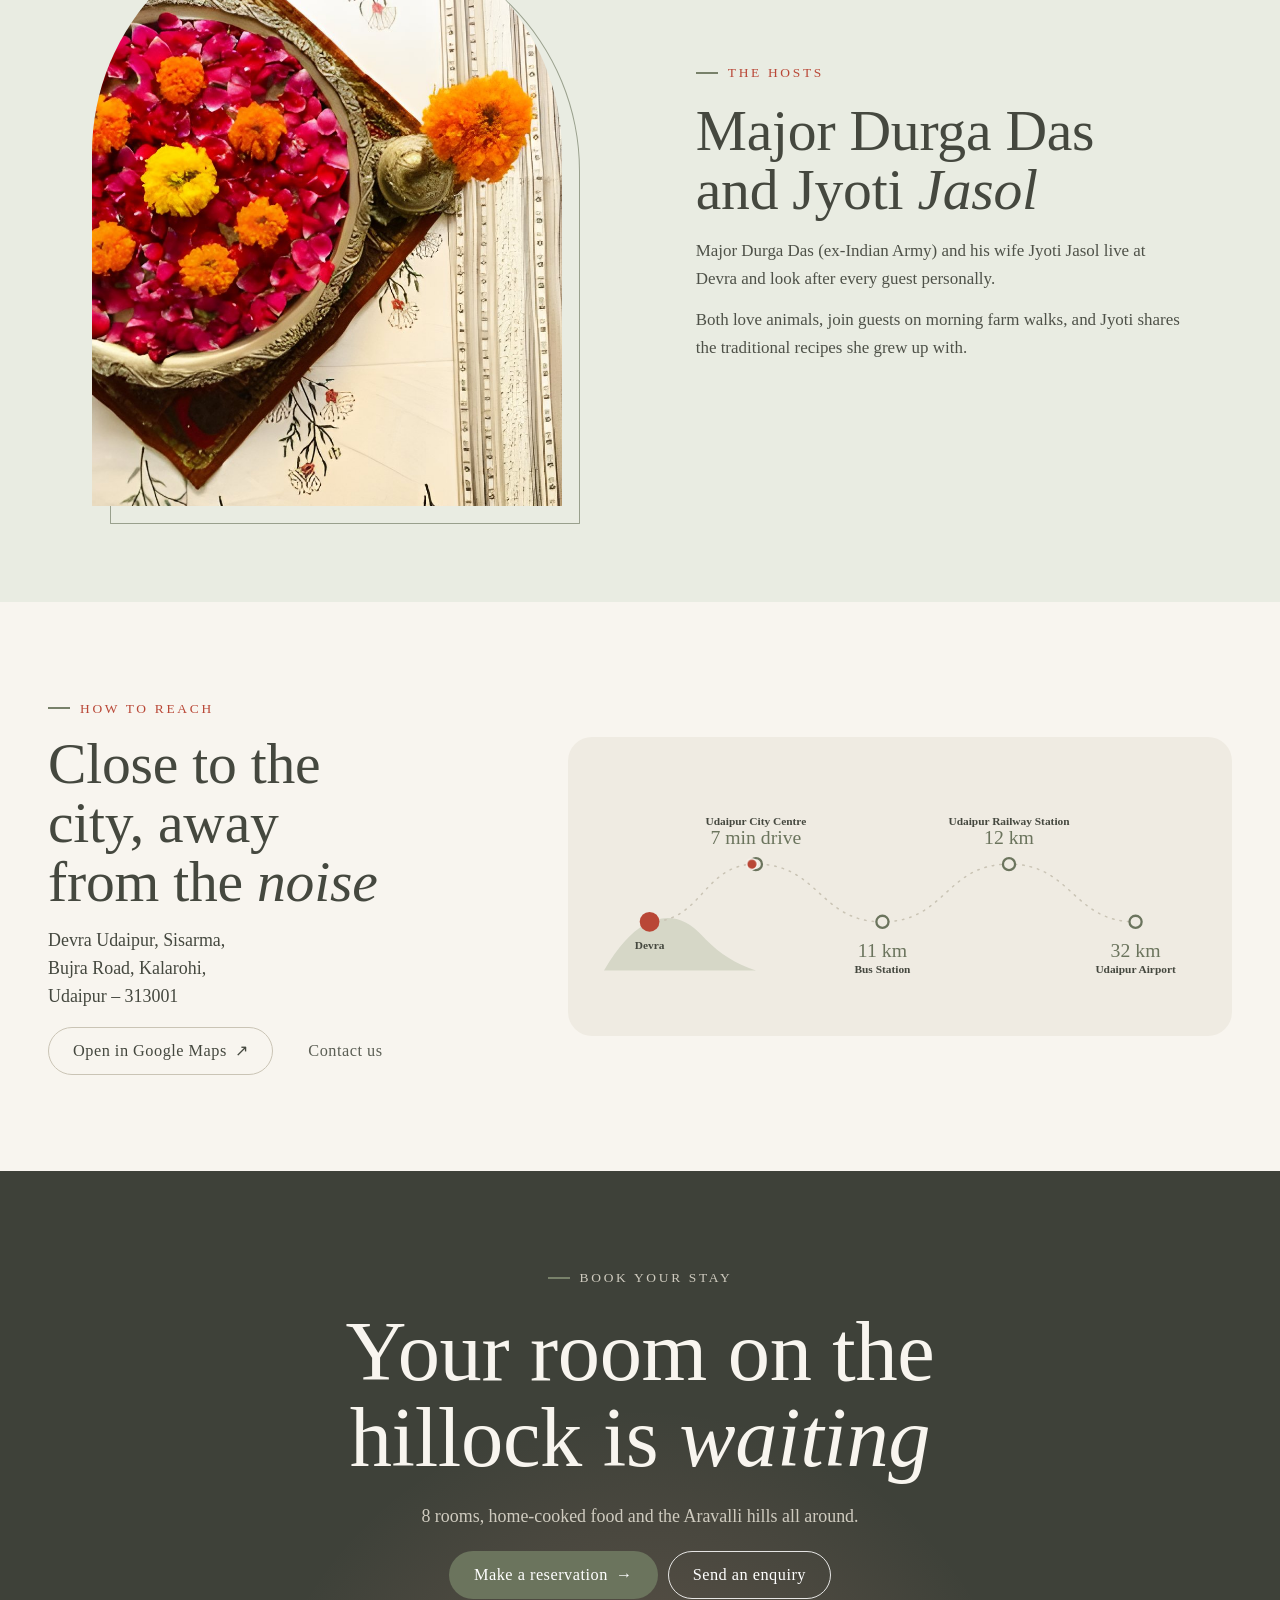
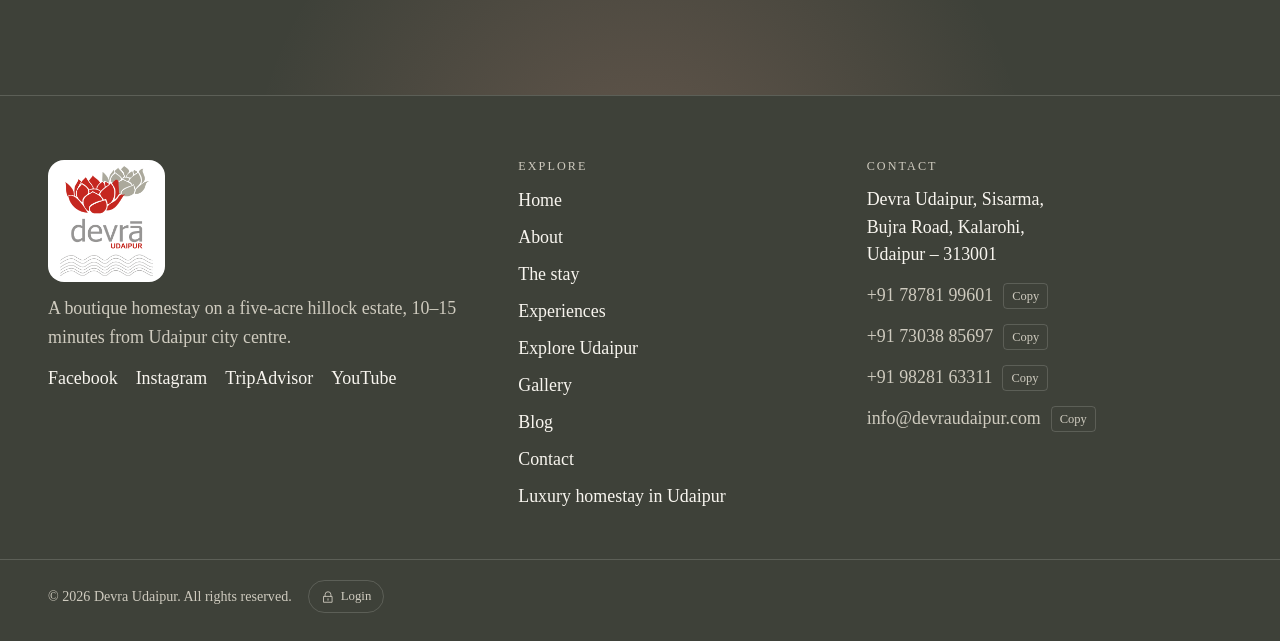
==== commit 1d988714: "Client notes: own photos only (Booking.com photos removed), Times New Roman, less text, 6 double + 2" ====
--- a/about.html
+++ b/about.html
@@ -4,7 +4,7 @@
 <meta charset="utf-8">
 <meta name="viewport" content="width=device-width,initial-scale=1,viewport-fit=cover">
 <title>About Devra – Boutique Homestay in Udaipur | Devra Udaipur</title>
-<meta name="description" content="Devra is a family-run boutique homestay on a 5-acre hillock in Udaipur, hosted by Major Durga Das (ex-Indian Army) and Jyoti Jasol. Atithi Devo Bhava: guests are gods.">
+<meta name="description" content="Devra is a family-run boutique homestay on a 5-acre hillock in Udaipur, hosted by Major Durga Das (ex-Indian Army) and Jyoti Jasol.">
 <link rel="canonical" href="https://devraudaipur.in/about.html">
 <meta name="robots" content="index,follow,max-image-preview:large">
 <meta name="geo.region" content="IN-RJ">
@@ -12,27 +12,27 @@
 <meta property="og:type" content="website">
 <meta property="og:site_name" content="Devra Udaipur">
 <meta property="og:title" content="About Devra – Boutique Homestay in Udaipur | Devra Udaipur">
-<meta property="og:description" content="Devra is a family-run boutique homestay on a 5-acre hillock in Udaipur, hosted by Major Durga Das (ex-Indian Army) and Jyoti Jasol. Atithi Devo Bhava: guests are gods.">
+<meta property="og:description" content="Devra is a family-run boutique homestay on a 5-acre hillock in Udaipur, hosted by Major Durga Das (ex-Indian Army) and Jyoti Jasol.">
 <meta property="og:url" content="https://devraudaipur.in/about.html">
-<meta property="og:image" content="https://devraudaipur.in/images/d-garden.jpg">
+<meta property="og:image" content="https://devraudaipur.in/images/m-terrace-view.jpg">
 <meta property="og:locale" content="en_IN">
 <meta name="twitter:card" content="summary_large_image">
 <meta name="twitter:title" content="About Devra – Boutique Homestay in Udaipur | Devra Udaipur">
-<meta name="twitter:description" content="Devra is a family-run boutique homestay on a 5-acre hillock in Udaipur, hosted by Major Durga Das (ex-Indian Army) and Jyoti Jasol. Atithi Devo Bhava: guests are gods.">
-<meta name="twitter:image" content="https://devraudaipur.in/images/d-garden.jpg">
+<meta name="twitter:description" content="Devra is a family-run boutique homestay on a 5-acre hillock in Udaipur, hosted by Major Durga Das (ex-Indian Army) and Jyoti Jasol.">
+<meta name="twitter:image" content="https://devraudaipur.in/images/m-terrace-view.jpg">
 <meta name="theme-color" content="#F8F5EF">
 <link rel="icon" type="image/png" href="images/m-logo.png">
 <link rel="apple-touch-icon" href="images/m-logo.png">
 <link rel="preconnect" href="https://fonts.googleapis.com">
 <link rel="preconnect" href="https://fonts.gstatic.com" crossorigin>
-<link rel="stylesheet" href="https://fonts.googleapis.com/css2?family=Caveat:wght@400;500;600&family=Instrument+Serif:ital@0;1&family=Plus+Jakarta+Sans:wght@400;500;600;700&family=Rozha+One&display=swap">
+<link rel="stylesheet" href="https://fonts.googleapis.com/css2?family=Caveat:wght@400;500;600&family=Rozha+One&family=Tinos:ital,wght@0,400;0,700;1,400;1,700&display=swap">
 <style>:root{color-scheme:light;padding-top:env(safe-area-inset-top,0px);padding-bottom:env(safe-area-inset-bottom,0px)}body{margin:0;font:14px/1.4 system-ui,sans-serif}img{max-width:100%}[hidden]{display:none!important}</style>
 <link rel="stylesheet" href="site.css">
 <script type="application/ld+json">{"@context": "https://schema.org", "@type": "BreadcrumbList", "itemListElement": [{"@type": "ListItem", "position": 1, "name": "Home", "item": "https://devraudaipur.in/"}, {"@type": "ListItem", "position": 2, "name": "About", "item": "https://devraudaipur.in/about.html"}]}</script>
 </head>
 <body>
 <div class="curtain" id="curtain" aria-hidden="true"><div class="curtain-mark">Devra<small>Udaipur</small><span class="curtain-line"></span></div></div>
-<div id="app" data-page="about"><header class="site-head is-over tone-photo" id="site-head"><div class="wrap head-row"><a class="brand" href="./" aria-label="Devra Udaipur home"><span class="logo-plate"><img class="brand-logo" src="images/m-logo.png" alt="Devra Udaipur"></span></a><nav id="site-nav" class="site-nav" aria-label="Main"><a href="about.html" aria-current="page">About</a><a href="the-stay.html">The stay</a><a href="experiences.html">Experiences</a><a href="explore-udaipur.html">Explore Udaipur</a><a href="gallery.html">Gallery</a><a href="journal.html">Blog</a><a href="contact.html">Contact</a></nav><div class="head-actions"><a class="btn btn--primary btn--sm" href="https://www.secure-booking-engine.com/accounts/mJa2mGM072QL6Jv1PQn_Fw/properties/YCL864hEwW2Z-uip7zTu2Q/booking-engine/web/source/4wsctBw6Oq6j-g9XuxeRzQ/" target="_blank" rel="noopener">Reserve now</a><a class="ig-link" href="https://www.instagram.com/devraudaipur/" target="_blank" rel="noopener" aria-label="Devra Udaipur on Instagram"><svg viewBox="0 0 24 24" fill="none" stroke="currentColor" stroke-width="1.5" stroke-linecap="round" stroke-linejoin="round" aria-hidden="true"><path d="M7 2.5h10A4.5 4.5 0 0 1 21.5 7v10a4.5 4.5 0 0 1-4.5 4.5H7A4.5 4.5 0 0 1 2.5 17V7A4.5 4.5 0 0 1 7 2.5ZM15.8 12a3.8 3.8 0 1 1-7.6 0 3.8 3.8 0 0 1 7.6 0ZM17.4 6.6h.01"></path></svg></a><button class="menu-btn" type="button" data-act="menu" aria-expanded="false" aria-controls="site-nav">Menu</button></div></div></header><main id="main"><section class="hero hero--page hero--center hero--photo"><div class="hero-slides"><div class="slide is-on"><span class="pic"><img src="images/d-garden.jpg" alt="Garden breakfast by the stone house" decoding="async"></span></div></div><div class="hero-shade"></div><div class="wrap hero-content"><p class="eyebrow fade-in">Devra Udaipur</p><h1 class="rise"><span class="w"><span style="--i:0">About</span></span> <span class="w accent"><span style="--i:1">Devra</span></span></h1><p class="hero-sub fade-in">A boutique homestay on five green acres, hosted by Major Durga Das and Jyoti Jasol.</p></div></section><section class="band feature clip" id="about_devra"><span class="watermark deva" aria-hidden="true">देवरा</span><div class="wrap feature-grid"><div class="feature-copy" data-reveal="left"><p class="eyebrow">About Devra</p><h2>A tribal temple where God <em class="ital">resides</em></h2><div class="prose"><p>Set on a small hillock amidst a lush green estate spread over 5 acres, Devra is a rustic, quaint and tranquil boutique homestay in Udaipur, merely 10-15 minutes away from the city centre. It allows you quick access to all the major tourist attractions while keeping you away from the city hustle. It has an immersive 360-degree panoramic view of the picturesque Aravalli hills, farmlands, the Sajjan Garh fort and an 800-year-old temple.</p><p>In the local language, ‘Devra’ translates to ‘a tribal temple where God resides’. True to its name, Devra believes in the core value of Indian hospitality, “Atithi Devo Bhava”, which literally means guests are gods. This pet-friendly homestay in Udaipur offers 8 rooms with all modern amenities. The refreshing country property has many nooks and corners for you to relax, read a book, paint or simply reflect, making it perfect for couple getaways, family vacations, staycations and artist retreats. Devra is also a great budget homestay in Udaipur, offering an affordable and authentic experience amidst natural beauty.</p></div></div><div class="feature-media"><div class="collage"><div class="c1 parallax" data-reveal="scale"><span class="pic pic--wide"><img src="images/d-aerial.jpg" alt="Devra on its hillock at dusk" loading="lazy" decoding="async"></span></div><div class="c2" data-reveal="right"><span class="pic"><img src="images/d-lily-court.jpg" alt="Courtyard with a lily pond" loading="lazy" decoding="async"></span></div><div class="badge-spin" aria-hidden="true"><svg viewBox="0 0 120 120"><defs><path id="badge-circle" d="M60,60 m-46,0 a46,46 0 1,1 92,0 a46,46 0 1,1 -92,0"></path></defs><text><textPath href="#badge-circle" xlink:href="#badge-circle">Atithi Devo Bhava · Guests are gods · </textPath></text></svg><span class="core deva" lang="hi">देवरा</span></div></div></div></div></section><section class="band band--ink quote-band"><div class="wrap" data-reveal=""><blockquote><span class="deva" lang="hi">अतिथि देवो भव</span>Guests are gods.</blockquote><cite>Atithi Devo Bhava, the core value of Indian hospitality that Devra lives by</cite></div></section><section class="band feature clip feature--flip band--soft" id="about_hosts"><div class="wrap feature-grid"><div class="feature-copy" data-reveal="right"><p class="eyebrow">The hosts</p><h2>Major Durga Das and Jyoti <em class="ital">Jasol</em></h2><div class="prose"><p>Devra, the unique country homestay, is hosted by Major Durga Das (ex-Indian Army), fondly known as Major, and his wife Jyoti Jasol. The couple has been married for 30 years and belongs to the royal ancestral lines of The House of Bassi, Udaipur and the Rathores of Marwar, Jodhpur, respectively. Both Major and Jyoti are animal lovers and like to spend time with their guests and their pets, taking care of them personally during their stay. They will happily accompany you, whether going for morning walks in the farms or spending an evening getting to know Udaipur and Rajasthani culture.</p><p>Their hospitality is deeply rooted in their large joint family backgrounds, and both have been associated as culture consultants with leading hotel groups in the country, like the Oberoi group and the Udaipur palace, for their events and public relations. Growing up, Jyoti witnessed and learnt the traditional cuisines, and she thrives on sharing them through her food for the guests at Devra. She often conducts heritage cooking classes on appointment, offering a true cultural stay in Udaipur.</p></div></div><div class="feature-media"><div class="parallax" data-reveal="scale"><span class="pic pic--wide"><img src="images/x-04.jpg" alt="Brass peacock lamp" loading="lazy" decoding="async"></span></div></div></div></section><section class="band" id="reach"><div class="wrap route-grid"><div data-reveal="left"><p class="eyebrow">How to reach</p><h2>Close to the city, away from the <em class="ital">noise</em></h2><address>Devra Udaipur, Sisarma,<br>Bujra Road, Kalarohi,<br>Udaipur – 313001</address><div class="btn-row"><a class="btn btn--ghost" href="https://maps.google.com/?q=Devra+Udaipur" target="_blank" rel="noopener">Open in Google Maps <span class="arrow">↗</span></a><a class="btn btn--quiet" href="contact.html">Contact us</a></div></div><div class="route-card"><svg class="route-svg route-h" viewBox="0 0 780 300" role="img" aria-label="Distances from Devra: Udaipur City Centre 7 min drive, Bus Station 11 km, Udaipur Railway Station 12 km, Udaipur Airport 32 km"><path class="r-hill" d="M0,260 C40,190 90,170 130,215 C150,236 170,250 200,260 Z"></path><path class="r-base" d="M60,196 C130,196 130,120 200,120 C283.3333333333333,120 283.3333333333333,196 366.66666666666663,196 C449.99999999999994,196 449.99999999999994,120 533.3333333333333,120 C616.6666666666666,120 616.6666666666666,196 700,196"></path><path class="r-path" id="route-h-path" d="M60,196 C130,196 130,120 200,120 C283.3333333333333,120 283.3333333333333,196 366.66666666666663,196 C449.99999999999994,196 449.99999999999994,120 533.3333333333333,120 C616.6666666666666,120 616.6666666666666,196 700,196" pathLength="1"></path><g class="r-stop"><circle class="r-home" cx="60" cy="196" r="13"></circle><text class="r-label" x="60" y="232" text-anchor="middle">Devra</text></g><g class="r-stop"><circle class="r-node" cx="200" cy="120" r="8"></circle><text class="r-dist" x="200" y="94" text-anchor="middle">7 min drive</text><text class="r-label" x="200" y="68" text-anchor="middle">Udaipur City Centre</text></g><g class="r-stop"><circle class="r-node" cx="366.66666666666663" cy="196" r="8"></circle><text class="r-dist" x="366.66666666666663" y="242" text-anchor="middle">11 km</text><text class="r-label" x="366.66666666666663" y="264" text-anchor="middle">Bus Station</text></g><g class="r-stop"><circle class="r-node" cx="533.3333333333333" cy="120" r="8"></circle><text class="r-dist" x="533.3333333333333" y="94" text-anchor="middle">12 km</text><text class="r-label" x="533.3333333333333" y="68" text-anchor="middle">Udaipur Railway Station</text></g><g class="r-stop"><circle class="r-node" cx="700" cy="196" r="8"></circle><text class="r-dist" x="700" y="242" text-anchor="middle">32 km</text><text class="r-label" x="700" y="264" text-anchor="middle">Udaipur Airport</text></g></svg><svg class="route-svg route-v" viewBox="0 0 340 558" role="img" aria-label="Distances from Devra: Udaipur City Centre 7 min drive, Bus Station 11 km, Udaipur Railway Station 12 km, Udaipur Airport 32 km"><path class="r-hill" d="M0,120 C30,40 90,30 130,95 C140,110 150,120 160,120 Z"></path><path class="r-base" d="M60,60 C60,116 110,116 110,172 C110,228 60,228 60,284 C60,340 110,340 110,396 C110,452 60,452 60,508"></path><path class="r-path" id="route-v-path" d="M60,60 C60,116 110,116 110,172 C110,228 60,228 60,284 C60,340 110,340 110,396 C110,452 60,452 60,508" pathLength="1"></path><g class="r-stop"><circle class="r-home" cx="60" cy="60" r="13"></circle><text class="r-label" x="86" y="65" text-anchor="start">Devra</text></g><g class="r-stop"><circle class="r-node" cx="110" cy="172" r="8"></circle><text class="r-dist" x="132" y="180" text-anchor="start">7 min drive</text><text class="r-label" x="132" y="202" text-anchor="start">Udaipur City Centre</text></g><g class="r-stop"><circle class="r-node" cx="60" cy="284" r="8"></circle><text class="r-dist" x="82" y="292" text-anchor="start">11 km</text><text class="r-label" x="82" y="314" text-anchor="start">Bus Station</text></g><g class="r-stop"><circle class="r-node" cx="110" cy="396" r="8"></circle><text class="r-dist" x="132" y="404" text-anchor="start">12 km</text><text class="r-label" x="132" y="426" text-anchor="start">Udaipur Railway Station</text></g><g class="r-stop"><circle class="r-node" cx="60" cy="508" r="8"></circle><text class="r-dist" x="82" y="516" text-anchor="start">32 km</text><text class="r-label" x="82" y="538" text-anchor="start">Udaipur Airport</text></g></svg></div></div></section><section class="band band--ink book-band"><span class="sun-glow" aria-hidden="true"></span><div class="wrap" data-reveal=""><p class="eyebrow">Book your stay</p><h2>Your room on the hillock is <em class="ital">waiting</em></h2><p>8 rooms, home-cooked Rajasthani food and the Aravalli hills all around. Book online or send us an enquiry.</p><div class="btn-row"><a class="btn btn--haldi" href="https://www.secure-booking-engine.com/accounts/mJa2mGM072QL6Jv1PQn_Fw/properties/YCL864hEwW2Z-uip7zTu2Q/booking-engine/web/source/4wsctBw6Oq6j-g9XuxeRzQ/" target="_blank" rel="noopener">Make a reservation <span class="arrow">→</span></a><a class="btn btn--light" href="contact.html">Send an enquiry</a></div></div></section></main><footer class="site-foot"><div class="wrap foot-grid"><div><span class="logo-plate logo-plate--foot"><img class="foot-logo" src="images/m-logo.png" alt="Devra Udaipur" loading="lazy"></span><p>The house is built on an estate of five acres, set amidst lush green fields, perched atop a small hillock. Devra is the perfect retreat for travellers looking to immerse themselves in an experience of heritage and nature.</p><ul class="socials"><li><a href="https://www.facebook.com/DevraUdaipurRajasthan/" target="_blank" rel="noopener">Facebook</a></li><li><a href="https://www.instagram.com/devraudaipur/" target="_blank" rel="noopener">Instagram</a></li><li><a href="https://www.tripadvisor.in/Hotel_Review-g297672-d622398-Reviews-Devra_Udaipur-Udaipur_Udaipur_District_Rajasthan.html" target="_blank" rel="noopener">TripAdvisor</a></li><li><a href="https://www.youtube.com/channel/UCvgLNHc2MwSQ90xaG2vx3SA" target="_blank" rel="noopener">YouTube</a></li></ul></div><div><h3>Explore</h3><ul><li><a href="./">Home</a></li><li><a href="about.html">About</a></li><li><a href="the-stay.html">The stay</a></li><li><a href="experiences.html">Experiences</a></li><li><a href="explore-udaipur.html">Explore Udaipur</a></li><li><a href="gallery.html">Gallery</a></li><li><a href="journal.html">Blog</a></li><li><a href="contact.html">Contact</a></li><li><a href="luxury-homestay-udaipur.html">Luxury homestay in Udaipur</a></li></ul></div><div><h3>Contact</h3><address>Devra Udaipur, Sisarma,<br>Bujra Road, Kalarohi,<br>Udaipur – 313001</address><p class="copy-row"><span class="copy-val">+91 78781 99601</span><button type="button" class="copy-btn" data-act="copy" data-copy="+91 78781 99601">Copy</button></p><p class="copy-row"><span class="copy-val">+91 73038 85697</span><button type="button" class="copy-btn" data-act="copy" data-copy="+91 73038 85697">Copy</button></p><p class="copy-row"><span class="copy-val">+91 98281 63311</span><button type="button" class="copy-btn" data-act="copy" data-copy="+91 98281 63311">Copy</button></p><p class="copy-row"><span class="copy-val">info@devraudaipur.com</span><button type="button" class="copy-btn" data-act="copy" data-copy="info@devraudaipur.com">Copy</button></p></div></div><div class="wrap foot-base"><span>© 2026 Devra Udaipur. All rights reserved.</span><a class="login-btn" href="https://claude.ai/artifact/82bbqpzBLtivKbArcMnhde#admin" target="_blank" rel="noopener" aria-label="Admin login"><svg viewBox="0 0 24 24" fill="none" stroke="currentColor" stroke-width="1.5" stroke-linecap="round" stroke-linejoin="round" aria-hidden="true"><path d="M7 11V8a5 5 0 0 1 10 0v3M5 11h14v10H5zM12 15v2.5"></path></svg><span>Login</span></a></div></footer><a class="float-cta" href="contact.html"><span class="pulse" aria-hidden="true"></span>Enquire</a></div>
+<div id="app" data-page="about"><header class="site-head is-over tone-photo" id="site-head"><div class="wrap head-row"><a class="brand" href="./" aria-label="Devra Udaipur home"><span class="logo-plate"><img class="brand-logo" src="images/m-logo.png" alt="Devra Udaipur"></span></a><nav id="site-nav" class="site-nav" aria-label="Main"><a href="about.html" aria-current="page">About</a><a href="the-stay.html">The stay</a><a href="experiences.html">Experiences</a><a href="explore-udaipur.html">Explore Udaipur</a><a href="gallery.html">Gallery</a><a href="journal.html">Blog</a><a href="contact.html">Contact</a></nav><div class="head-actions"><a class="btn btn--primary btn--sm" href="https://www.secure-booking-engine.com/accounts/mJa2mGM072QL6Jv1PQn_Fw/properties/YCL864hEwW2Z-uip7zTu2Q/booking-engine/web/source/4wsctBw6Oq6j-g9XuxeRzQ/" target="_blank" rel="noopener">Reserve now</a><a class="ig-link" href="https://www.instagram.com/devraudaipur/" target="_blank" rel="noopener" aria-label="Devra Udaipur on Instagram"><svg viewBox="0 0 24 24" fill="none" stroke="currentColor" stroke-width="1.5" stroke-linecap="round" stroke-linejoin="round" aria-hidden="true"><path d="M7 2.5h10A4.5 4.5 0 0 1 21.5 7v10a4.5 4.5 0 0 1-4.5 4.5H7A4.5 4.5 0 0 1 2.5 17V7A4.5 4.5 0 0 1 7 2.5ZM15.8 12a3.8 3.8 0 1 1-7.6 0 3.8 3.8 0 0 1 7.6 0ZM17.4 6.6h.01"></path></svg></a><button class="menu-btn" type="button" data-act="menu" aria-expanded="false" aria-controls="site-nav">Menu</button></div></div></header><main id="main"><section class="hero hero--page hero--center hero--photo"><div class="hero-slides"><div class="slide is-on"><span class="pic"><img src="images/m-terrace-view.jpg" alt="View from the terrace" decoding="async"></span></div></div><div class="hero-shade"></div><div class="wrap hero-content"><p class="eyebrow fade-in">Devra Udaipur</p><h1 class="rise"><span class="w"><span style="--i:0">About</span></span> <span class="w accent"><span style="--i:1">Devra</span></span></h1><p class="hero-sub fade-in">A boutique homestay on five green acres, hosted by Major Durga Das and Jyoti Jasol.</p></div></section><section class="band feature clip" id="about_devra"><span class="watermark deva" aria-hidden="true">देवरा</span><div class="wrap feature-grid"><div class="feature-copy" data-reveal="left"><p class="eyebrow">About Devra</p><h2>A tribal temple where God <em class="ital">resides</em></h2><div class="prose"><p>In the local language, Devra means a tribal temple where God resides.</p><p>The house sits on a five-acre estate on a small hillock, 10–15 minutes from Udaipur city centre, with farmland all around and 360° views of the Aravalli hills.</p></div><ul class="chips stagger"><li>8 rooms: 6 double, 2 twin</li><li>Infinity pool</li><li>Home-cooked Rajasthani food</li><li>Pet-friendly</li><li>Solar powered</li></ul></div><div class="feature-media"><div class="collage"><div class="c1 parallax" data-reveal="scale"><span class="pic pic--arch"><img src="images/w-24.jpg" alt="Balconies through the trees" loading="lazy" decoding="async"></span></div><div class="c2" data-reveal="right"><span class="pic"><img src="images/w-31.jpg" alt="Garden blooms" loading="lazy" decoding="async"></span></div><div class="badge-spin" aria-hidden="true"><svg viewBox="0 0 120 120"><defs><path id="badge-circle" d="M60,60 m-46,0 a46,46 0 1,1 92,0 a46,46 0 1,1 -92,0"></path></defs><text><textPath href="#badge-circle" xlink:href="#badge-circle">Devra Udaipur · A temple where God resides · </textPath></text></svg><span class="core deva" lang="hi">देवरा</span></div></div></div></div></section><section class="band feature clip feature--flip band--soft" id="about_hosts"><div class="wrap feature-grid"><div class="feature-copy" data-reveal="right"><p class="eyebrow">The hosts</p><h2>Major Durga Das and Jyoti <em class="ital">Jasol</em></h2><div class="prose"><p>Major Durga Das (ex-Indian Army) and his wife Jyoti Jasol live at Devra and look after every guest personally.</p><p>Both love animals, join guests on morning farm walks, and Jyoti shares the traditional recipes she grew up with.</p></div></div><div class="feature-media"><div class="parallax" data-reveal="scale"><span class="pic pic--arch"><img src="images/w-52.jpg" alt="A flower rangoli welcome" loading="lazy" decoding="async"></span></div></div></div></section><section class="band" id="reach"><div class="wrap route-grid"><div data-reveal="left"><p class="eyebrow">How to reach</p><h2>Close to the city, away from the <em class="ital">noise</em></h2><address>Devra Udaipur, Sisarma,<br>Bujra Road, Kalarohi,<br>Udaipur – 313001</address><div class="btn-row"><a class="btn btn--ghost" href="https://maps.google.com/?q=Devra+Udaipur" target="_blank" rel="noopener">Open in Google Maps <span class="arrow">↗</span></a><a class="btn btn--quiet" href="contact.html">Contact us</a></div></div><div class="route-card"><svg class="route-svg route-h" viewBox="0 0 780 300" role="img" aria-label="Distances from Devra: Udaipur City Centre 7 min drive, Bus Station 11 km, Udaipur Railway Station 12 km, Udaipur Airport 32 km"><path class="r-hill" d="M0,260 C40,190 90,170 130,215 C150,236 170,250 200,260 Z"></path><path class="r-base" d="M60,196 C130,196 130,120 200,120 C283.3333333333333,120 283.3333333333333,196 366.66666666666663,196 C449.99999999999994,196 449.99999999999994,120 533.3333333333333,120 C616.6666666666666,120 616.6666666666666,196 700,196"></path><path class="r-path" id="route-h-path" d="M60,196 C130,196 130,120 200,120 C283.3333333333333,120 283.3333333333333,196 366.66666666666663,196 C449.99999999999994,196 449.99999999999994,120 533.3333333333333,120 C616.6666666666666,120 616.6666666666666,196 700,196" pathLength="1"></path><g class="r-stop"><circle class="r-home" cx="60" cy="196" r="13"></circle><text class="r-label" x="60" y="232" text-anchor="middle">Devra</text></g><g class="r-stop"><circle class="r-node" cx="200" cy="120" r="8"></circle><text class="r-dist" x="200" y="94" text-anchor="middle">7 min drive</text><text class="r-label" x="200" y="68" text-anchor="middle">Udaipur City Centre</text></g><g class="r-stop"><circle class="r-node" cx="366.66666666666663" cy="196" r="8"></circle><text class="r-dist" x="366.66666666666663" y="242" text-anchor="middle">11 km</text><text class="r-label" x="366.66666666666663" y="264" text-anchor="middle">Bus Station</text></g><g class="r-stop"><circle class="r-node" cx="533.3333333333333" cy="120" r="8"></circle><text class="r-dist" x="533.3333333333333" y="94" text-anchor="middle">12 km</text><text class="r-label" x="533.3333333333333" y="68" text-anchor="middle">Udaipur Railway Station</text></g><g class="r-stop"><circle class="r-node" cx="700" cy="196" r="8"></circle><text class="r-dist" x="700" y="242" text-anchor="middle">32 km</text><text class="r-label" x="700" y="264" text-anchor="middle">Udaipur Airport</text></g></svg><svg class="route-svg route-v" viewBox="0 0 340 558" role="img" aria-label="Distances from Devra: Udaipur City Centre 7 min drive, Bus Station 11 km, Udaipur Railway Station 12 km, Udaipur Airport 32 km"><path class="r-hill" d="M0,120 C30,40 90,30 130,95 C140,110 150,120 160,120 Z"></path><path class="r-base" d="M60,60 C60,116 110,116 110,172 C110,228 60,228 60,284 C60,340 110,340 110,396 C110,452 60,452 60,508"></path><path class="r-path" id="route-v-path" d="M60,60 C60,116 110,116 110,172 C110,228 60,228 60,284 C60,340 110,340 110,396 C110,452 60,452 60,508" pathLength="1"></path><g class="r-stop"><circle class="r-home" cx="60" cy="60" r="13"></circle><text class="r-label" x="86" y="65" text-anchor="start">Devra</text></g><g class="r-stop"><circle class="r-node" cx="110" cy="172" r="8"></circle><text class="r-dist" x="132" y="180" text-anchor="start">7 min drive</text><text class="r-label" x="132" y="202" text-anchor="start">Udaipur City Centre</text></g><g class="r-stop"><circle class="r-node" cx="60" cy="284" r="8"></circle><text class="r-dist" x="82" y="292" text-anchor="start">11 km</text><text class="r-label" x="82" y="314" text-anchor="start">Bus Station</text></g><g class="r-stop"><circle class="r-node" cx="110" cy="396" r="8"></circle><text class="r-dist" x="132" y="404" text-anchor="start">12 km</text><text class="r-label" x="132" y="426" text-anchor="start">Udaipur Railway Station</text></g><g class="r-stop"><circle class="r-node" cx="60" cy="508" r="8"></circle><text class="r-dist" x="82" y="516" text-anchor="start">32 km</text><text class="r-label" x="82" y="538" text-anchor="start">Udaipur Airport</text></g></svg></div></div></section><section class="band band--ink book-band"><span class="sun-glow" aria-hidden="true"></span><div class="wrap" data-reveal=""><p class="eyebrow">Book your stay</p><h2>Your room on the hillock is <em class="ital">waiting</em></h2><p>8 rooms, home-cooked food and the Aravalli hills all around.</p><div class="btn-row"><a class="btn btn--haldi" href="https://www.secure-booking-engine.com/accounts/mJa2mGM072QL6Jv1PQn_Fw/properties/YCL864hEwW2Z-uip7zTu2Q/booking-engine/web/source/4wsctBw6Oq6j-g9XuxeRzQ/" target="_blank" rel="noopener">Make a reservation <span class="arrow">→</span></a><a class="btn btn--light" href="contact.html">Send an enquiry</a></div></div></section></main><footer class="site-foot"><div class="wrap foot-grid"><div><span class="logo-plate logo-plate--foot"><img class="foot-logo" src="images/m-logo.png" alt="Devra Udaipur" loading="lazy"></span><p>A boutique homestay on a five-acre hillock estate, 10–15 minutes from Udaipur city centre.</p><ul class="socials"><li><a href="https://www.facebook.com/DevraUdaipurRajasthan/" target="_blank" rel="noopener">Facebook</a></li><li><a href="https://www.instagram.com/devraudaipur/" target="_blank" rel="noopener">Instagram</a></li><li><a href="https://www.tripadvisor.in/Hotel_Review-g297672-d622398-Reviews-Devra_Udaipur-Udaipur_Udaipur_District_Rajasthan.html" target="_blank" rel="noopener">TripAdvisor</a></li><li><a href="https://www.youtube.com/channel/UCvgLNHc2MwSQ90xaG2vx3SA" target="_blank" rel="noopener">YouTube</a></li></ul></div><div><h3>Explore</h3><ul><li><a href="./">Home</a></li><li><a href="about.html">About</a></li><li><a href="the-stay.html">The stay</a></li><li><a href="experiences.html">Experiences</a></li><li><a href="explore-udaipur.html">Explore Udaipur</a></li><li><a href="gallery.html">Gallery</a></li><li><a href="journal.html">Blog</a></li><li><a href="contact.html">Contact</a></li><li><a href="luxury-homestay-udaipur.html">Luxury homestay in Udaipur</a></li></ul></div><div><h3>Contact</h3><address>Devra Udaipur, Sisarma,<br>Bujra Road, Kalarohi,<br>Udaipur – 313001</address><p class="copy-row"><span class="copy-val">+91 78781 99601</span><button type="button" class="copy-btn" data-act="copy" data-copy="+91 78781 99601">Copy</button></p><p class="copy-row"><span class="copy-val">+91 73038 85697</span><button type="button" class="copy-btn" data-act="copy" data-copy="+91 73038 85697">Copy</button></p><p class="copy-row"><span class="copy-val">+91 98281 63311</span><button type="button" class="copy-btn" data-act="copy" data-copy="+91 98281 63311">Copy</button></p><p class="copy-row"><span class="copy-val">info@devraudaipur.com</span><button type="button" class="copy-btn" data-act="copy" data-copy="info@devraudaipur.com">Copy</button></p></div></div><div class="wrap foot-base"><span>© 2026 Devra Udaipur. All rights reserved.</span><a class="login-btn" href="https://claude.ai/artifact/82bbqpzBLtivKbArcMnhde#admin" target="_blank" rel="noopener" aria-label="Admin login"><svg viewBox="0 0 24 24" fill="none" stroke="currentColor" stroke-width="1.5" stroke-linecap="round" stroke-linejoin="round" aria-hidden="true"><path d="M7 11V8a5 5 0 0 1 10 0v3M5 11h14v10H5zM12 15v2.5"></path></svg><span>Login</span></a></div></footer><a class="float-cta" href="contact.html"><span class="pulse" aria-hidden="true"></span>Enquire</a></div>
 <noscript><p style="padding:24px">Please enable JavaScript to see the full site.</p></noscript>
 <script src="site.js"></script>
 </body>
--- a/site.css
+++ b/site.css
@@ -1203,3 +1203,51 @@
 .note-art{display:block;width:100%;height:auto;box-shadow:0 1px 3px rgb(0 0 0 / .18)}
 .note--art .note-open{display:block;cursor:default}
 .foot-base{justify-content:flex-start;align-items:center;gap:16px}
+
+/* ===== v12: client notes. Times New Roman everywhere, calm Padmaa-style colour use (one soft tint of the logo colours per band, one heading colour, few accents), assistance icons, framed guest reviews ===== */
+:root{
+  --display:"Times New Roman", Tinos, Times, "Liberation Serif", serif;
+  --body:"Times New Roman", Tinos, Times, "Liberation Serif", serif;
+  --step-0:1.12rem;
+}
+body{font-size:var(--step-0);line-height:1.62;letter-spacing:0}
+h1,h2,h3{font-weight:400;letter-spacing:-.004em}
+/* headings in one colour, like the reference: no coloured last word */
+.ital,.hero .ital,.band--ink .ital,.photo-band .ital,.book-band .ital{color:inherit}
+/* Times New Roman has only regular and bold: keep public UI regular so it reads light and classic */
+.site-nav a,.btn,.text-link,.meta,.chips li,.chip-btn,.g-cap,.fact-l,.tall .more,.copy-val,.copy-btn,.menu-btn,.site-foot h3,.contact-list h3,.field > label,.ph-label{font-weight:400}
+.site-nav a{font-size:1.02rem;letter-spacing:.02em}
+.btn{font-size:1.02rem;letter-spacing:.03em}
+.eyebrow{font-weight:400;font-size:.84rem;letter-spacing:.2em}
+.brand-place,.badge-spin text{font-weight:400}
+.fact-num{font-family:var(--display);font-weight:400;letter-spacing:-.01em}
+.fact-unit{color:var(--terra)}
+.prose p,.nrow-copy p,.suite-body p{max-width:58ch}
+.lead{font-size:1.18rem}
+.marquee span{font-style:italic}
+
+/* "On request" row under the amenities, and the Assistance band */
+.amen-sub{display:flex;align-items:center;justify-content:center;gap:12px;margin:34px 0 14px;font-size:.84rem;letter-spacing:.2em;text-transform:uppercase;color:var(--terra)}
+.amen-sub::before,.amen-sub::after{content:"";width:28px;height:1px;background:var(--sage)}
+.amen--assist li{justify-content:flex-start}
+.amen--assist .ico{background:var(--terra-soft);color:var(--terra)}
+.band--soft .amen li,.band--soft .info-list li{background:var(--bg)}
+
+/* Good to know: check-in, check-out, beds, inclusions */
+.info-list{list-style:none;padding:0;margin:0 auto;max-width:1080px;display:grid;grid-template-columns:repeat(4,minmax(0,1fr));gap:14px}
+.info-list li{display:flex;flex-direction:column;align-items:center;text-align:center;gap:12px;padding:22px 16px;background:var(--surface);border:1px solid var(--line);border-radius:var(--r-md);line-height:1.38}
+.info-list strong{display:block;font-weight:400;font-size:.8rem;letter-spacing:.18em;text-transform:uppercase;color:var(--terra);margin-bottom:4px}
+@media (max-width:900px){ .info-list{grid-template-columns:repeat(2,minmax(0,1fr))} }
+@media (max-width:520px){ .info-list{grid-template-columns:1fr} .info-list li{flex-direction:row;text-align:left;align-items:center} }
+.band--tight .shead{margin-bottom:26px}
+
+/* Guest reviews inside the wooden frames: the review title in handwriting on lined paper */
+.note--quote .note-open{cursor:default}
+.note-paper{display:flex;flex-direction:column;align-items:flex-start;justify-content:center;gap:12px;min-height:250px;padding:26px 22px 22px 40px;text-align:left;
+  background-color:#FFFDF6;background-image:linear-gradient(90deg, transparent 26px, rgb(185 71 54 / .3) 26px 27px, transparent 27px), repeating-linear-gradient(180deg, transparent 0 33px, rgb(120 129 106 / .2) 33px 34px);background-position:0 0, 0 12px;box-shadow:0 1px 3px rgb(0 0 0 / .18)}
+.note-paper blockquote.hand{margin:0;font-family:var(--hand);font-size:clamp(1.75rem, 2.3vw, 2.15rem);line-height:1.15;font-weight:500;color:var(--pen)}
+.note-stars{color:#C2902F;letter-spacing:.14em;font-size:1.05rem;line-height:1}
+.note-src{font-size:.8rem;letter-spacing:.14em;text-transform:uppercase;color:#6B6E63}
+.guestbook .btn-row{justify-content:center}
+.hero h1 .w.accent > span,.ehero h1 .w.accent > span,.hero h1 .accent{color:inherit}
+@media (max-width:520px){ .amen--assist{grid-template-columns:repeat(2,minmax(0,1fr));gap:10px} .amen--assist li{padding:12px;gap:10px;font-size:1rem} .amen--assist .ico{width:38px;height:38px} .amen--assist .ico svg{width:19px;height:19px} }
